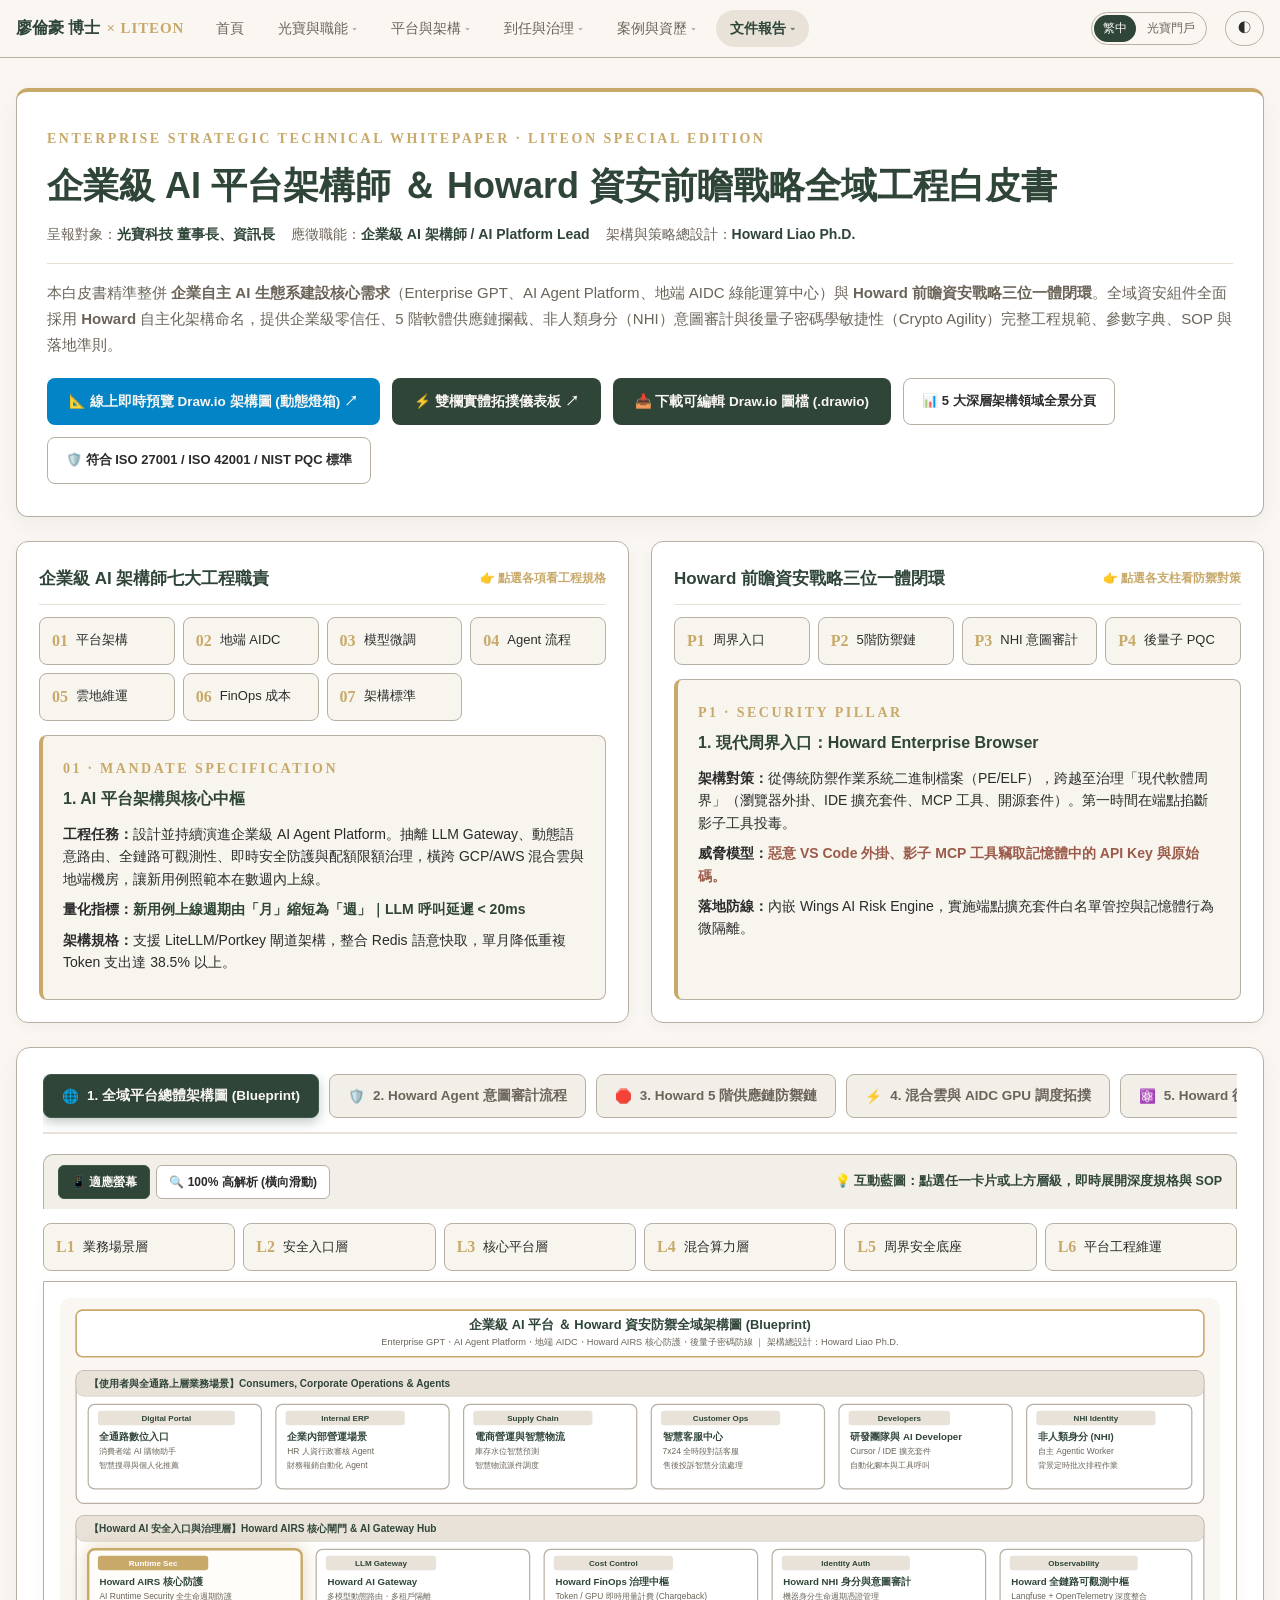
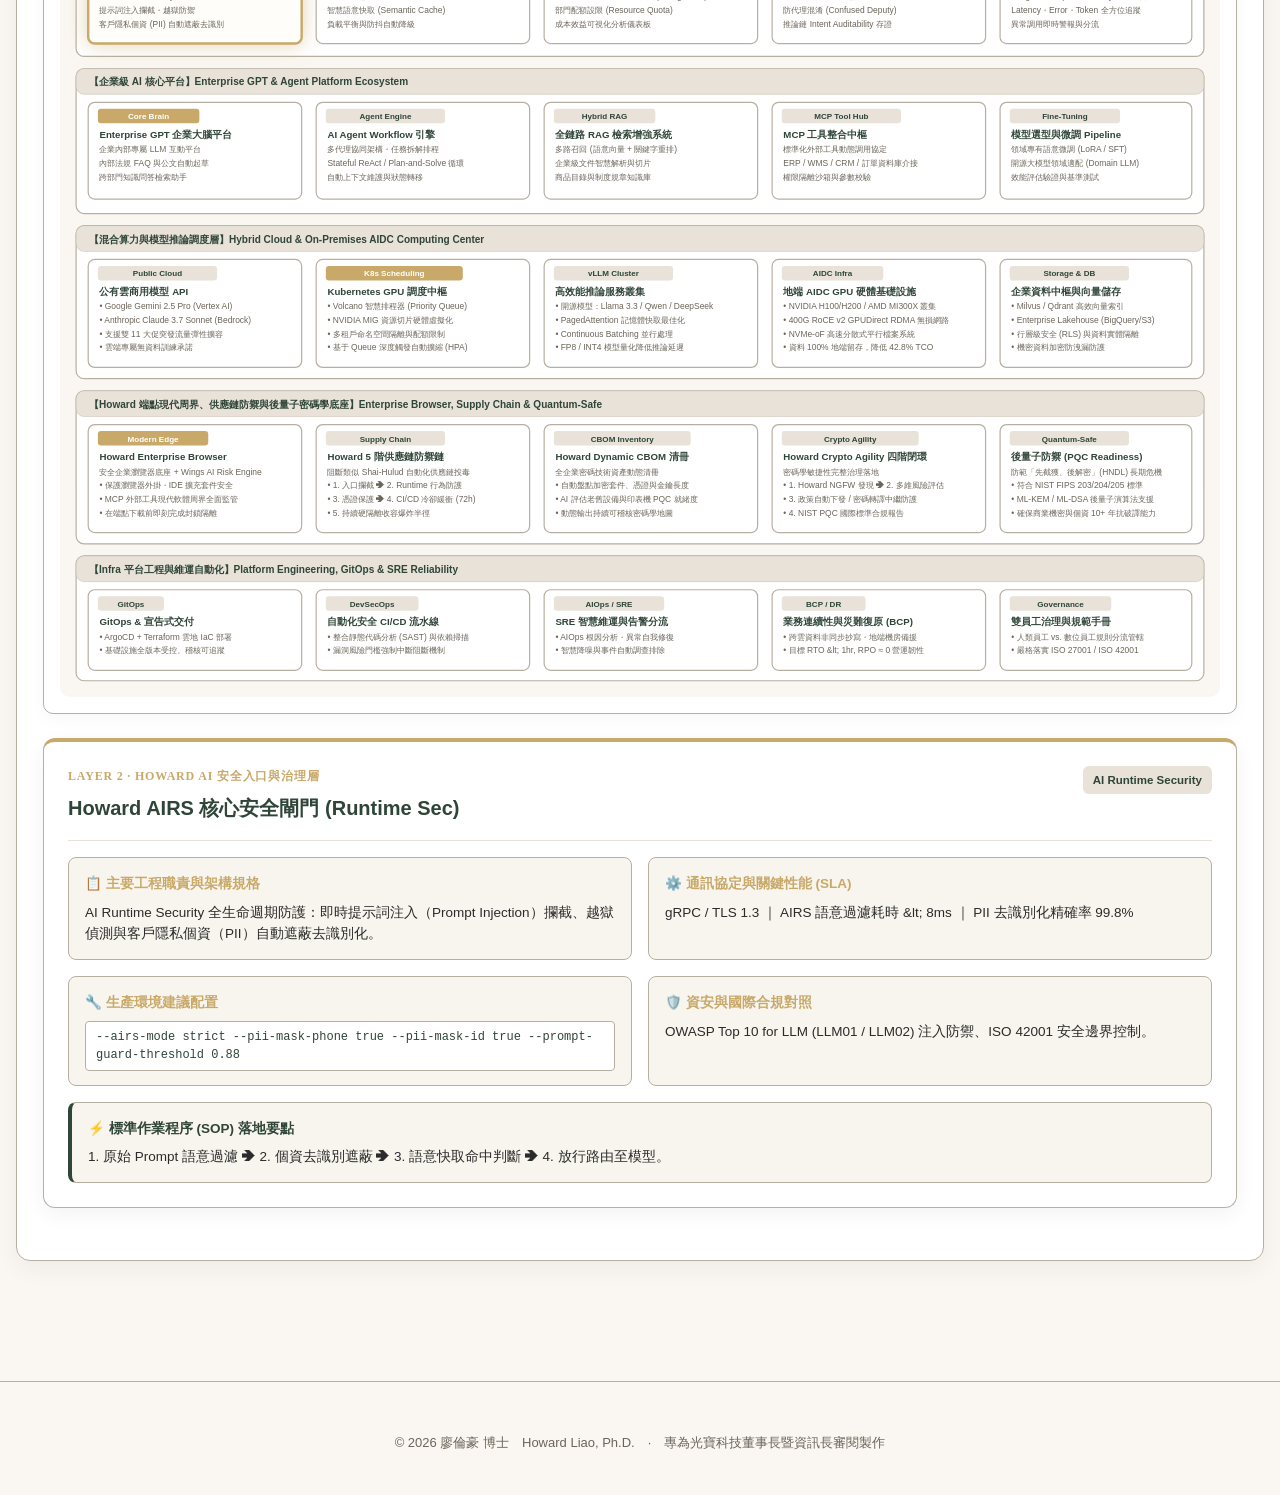
==== architecture/index.html @ 117380b2 "feat(liteon-ai): unify navigation into dropdowns and integrate complete Lite-On AI strategic dossier" ====
<!DOCTYPE html>
<html lang="zh-TW">
<head>
<meta charset="UTF-8">
<meta name="viewport" content="width=device-width, initial-scale=1.0, maximum-scale=5.0, user-scalable=yes">
<meta name="robots" content="noindex, nofollow">
<title>企業級 AI 平台 ＆ Howard 資安前瞻戰略全域工程白皮書｜廖倫豪 博士</title>
<meta name="description" content="致光寶科技董事長暨資訊長：企業級 AI 平台架構師 ＆ Howard 資安前瞻戰略全域工程白皮書，包含 5 大高解析向量互動架構圖、參數字典與合規矩陣。">
<meta name="theme-color" content="#2F4538">
<style>
  :root {
    --bg: #FAF7F2;
    --alt: #F2EEE8;
    --label: #E8E2D9;
    --line: #B8AFA3;
    --ink: #2B2B2B;
    --mute: #6B6459;
    --green: #2F4538;
    --green2: #3E5A4A;
    --gold: #C8A96A;
    --brick: #9C5B4A;
    --white: #FFFFFF;
    --card: #FFFFFF;
    --card-inner: #F8F5EE;
  }
  @media (prefers-color-scheme: dark) {
    :root:not([data-theme="light"]) {
      --bg: #1C211E;
      --alt: #232A26;
      --label: #2C342F;
      --line: #4A524C;
      --ink: #ECE7DF;
      --mute: #B3AC9F;
      --green: #A9C2B1;
      --green2: #8FAE9A;
      --gold: #D4B87C;
      --brick: #D08E7C;
      --card: #242B27;
      --card-inner: #1C211E;
    }
  }
  :root[data-theme="dark"] {
    --bg: #1C211E;
    --alt: #232A26;
    --label: #2C342F;
    --line: #4A524C;
    --ink: #ECE7DF;
    --mute: #B3AC9F;
    --green: #A9C2B1;
    --green2: #8FAE9A;
    --gold: #D4B87C;
    --brick: #D08E7C;
    --card: #242B27;
    --card-inner: #1C211E;
  }

  * { box-sizing: border-box; }
  html { scroll-behavior: smooth; -webkit-text-size-adjust: 100%; }
  body {
    margin: 0;
    background: var(--bg);
    color: var(--ink);
    font-family: "Noto Sans TC", "Microsoft JhengHei", "PingFang TC", sans-serif;
    line-height: 1.75;
    font-size: 16px;
    position: relative;
  }
  .serif { font-family: "Cormorant Garamond", Georgia, serif; }
  a { color: var(--green); text-decoration: none; }
  a:hover { text-decoration: underline; }

  /* Repeating Watermark matching index.html */
  body::before {
    content: "Howard Liao Ph.D.  ";
    position: fixed;
    top: 0; left: 0; right: 0; bottom: 0;
    z-index: 0;
    pointer-events: none;
    font-family: "Cormorant Garamond", serif;
    font-size: 26px;
    color: var(--gold);
    opacity: 0.055;
    line-height: 150px;
    letter-spacing: 25px;
    transform: rotate(-22deg);
    white-space: pre-wrap;
    word-break: break-all;
    overflow: hidden;
  }

  /* Sticky Header Navigation matching index.html */
  header.nav {
    position: sticky;
    top: 0;
    z-index: 100;
    background: color-mix(in srgb, var(--bg) 92%, transparent);
    backdrop-filter: blur(8px);
    border-bottom: 1px solid var(--line);
  }
  .nav .in {
    max-width: 1280px;
    margin: auto;
    display: flex;
    align-items: center;
    gap: 18px;
    padding: 10px 16px;
  }
  .brand {
    font-weight: 700;
    color: var(--green);
    white-space: nowrap;
    text-decoration: none;
  }
  .brand small {
    color: var(--gold);
    font-family: "Cormorant Garamond", serif;
    font-size: 15px;
    margin-left: 6px;
    letter-spacing: .06em;
  }

  .links {
    display: flex;
    gap: 6px;
    align-items: center;
    flex: 1;
    min-width: 0;
    overflow: visible;
  }
  .nav-item { position: relative; }
  .nav-link {
    display: inline-flex;
    align-items: center;
    gap: 4px;
    white-space: nowrap;
    text-decoration: none;
    color: var(--mute);
    font-size: 14px;
    padding: 6px 14px;
    border-radius: 999px;
    transition: all .2s ease;
    font-weight: 500;
  }
  .nav-link .arr { font-size: 10px; opacity: .6; transition: transform .2s ease; }
  .nav-item:hover .nav-link .arr { transform: rotate(180deg); }
  .nav-link.on, .nav-link:hover {
    background: var(--label);
    color: var(--green);
    font-weight: 600;
  }
  .nav-drop {
    display: none;
    position: absolute;
    top: calc(100% + 4px);
    left: 0;
    background: var(--card);
    border: 1px solid var(--line);
    box-shadow: 0 12px 30px rgba(0,0,0,.15);
    border-radius: 10px;
    padding: 6px;
    min-width: 170px;
    z-index: 100;
    flex-direction: column;
  }
  .nav-item:hover .nav-drop, .nav-item:focus-within .nav-drop {
    display: flex;
    animation: dropFade .2s ease;
  }
  @keyframes dropFade {
    from { opacity: 0; transform: translateY(-4px); }
    to { opacity: 1; transform: translateY(0); }
  }
  .nav-drop a {
    padding: 8px 14px;
    font-size: 13.5px;
    color: var(--ink);
    text-decoration: none;
    border-radius: 6px;
    white-space: nowrap;
    display: block;
    transition: background .15s ease, color .15s ease;
  }
  .nav-drop a:hover {
    background: var(--label);
    color: var(--green);
  }

  .langs {
    display: flex;
    gap: 2px;
    border: 1px solid var(--line);
    border-radius: 999px;
    padding: 2px;
  }
  .langs a {
    font-size: 12px;
    text-decoration: none;
    color: var(--mute);
    padding: 3px 9px;
    border-radius: 999px;
    white-space: nowrap;
  }
  .langs a.on {
    background: var(--green);
    color: var(--bg);
  }
  .tbtn {
    border: 1px solid var(--line);
    background: transparent;
    color: var(--ink);
    border-radius: 999px;
    padding: 5px 12px;
    cursor: pointer;
    font: inherit;
    font-size: 13px;
  }

  /* Page Layout */
  main {
    max-width: 1280px;
    margin: auto;
    padding: 30px 16px 80px;
    position: relative;
    z-index: 1;
  }

  /* Milan Warm Amber Header Card */
  .header-card {
    background: var(--card);
    border: 1px solid var(--line);
    border-top: 4px solid var(--gold);
    border-radius: 12px;
    padding: 32px 30px;
    margin-bottom: 24px;
    box-shadow: 0 8px 24px rgba(43,43,43,0.05);
  }
  .eyebrow {
    font-family: "Cormorant Garamond", serif;
    color: var(--gold);
    letter-spacing: .18em;
    font-size: 14px;
    text-transform: uppercase;
    font-weight: 700;
    margin-bottom: 8px;
    display: inline-block;
  }
  h1 {
    font-size: clamp(24px, 3.8vw, 36px);
    line-height: 1.25;
    color: var(--green);
    margin: 4px 0 14px;
    font-weight: 800;
  }
  .meta-bar {
    display: flex;
    flex-wrap: wrap;
    gap: 16px;
    font-size: 14px;
    color: var(--mute);
    padding-bottom: 16px;
    margin-bottom: 16px;
    border-bottom: 1px solid var(--label);
  }
  .meta-bar b { color: var(--green); font-weight: 700; }

  .download-bar {
    display: flex;
    gap: 12px;
    margin-top: 20px;
    flex-wrap: wrap;
  }
  .btn-action {
    background: var(--green);
    color: var(--bg) !important;
    font-weight: 700;
    text-decoration: none;
    padding: 11px 22px;
    border-radius: 8px;
    font-size: 13.5px;
    display: inline-flex;
    align-items: center;
    gap: 8px;
    transition: all 0.2s;
    min-height: 44px;
  }
  .btn-action:hover {
    background: var(--green2);
    transform: translateY(-2px);
    box-shadow: 0 4px 12px rgba(47,69,56,0.25);
  }
  .btn-outline {
    background: var(--card);
    border: 1px solid var(--line);
    color: var(--ink);
    font-weight: 600;
    text-decoration: none;
    padding: 11px 18px;
    border-radius: 8px;
    font-size: 13px;
    display: inline-flex;
    align-items: center;
    gap: 8px;
    min-height: 44px;
  }

  /* Interactive Top Section Grid */
  .interactive-deck-grid {
    display: grid;
    grid-template-columns: 1fr 1fr;
    gap: 22px;
    margin-bottom: 24px;
  }
  .interactive-deck-card {
    background: var(--card);
    border: 1px solid var(--line);
    border-radius: 12px;
    padding: 22px;
    box-shadow: 0 4px 16px rgba(43,43,43,0.04);
    display: flex;
    flex-direction: column;
  }
  .deck-header {
    display: flex;
    align-items: center;
    justify-content: space-between;
    margin-bottom: 12px;
    padding-bottom: 10px;
    border-bottom: 1px solid var(--label);
  }
  .deck-header h3 {
    margin: 0;
    font-size: 17px;
    font-weight: 700;
    color: var(--green);
  }
  .deck-hint {
    font-size: 12px;
    color: var(--gold);
    font-weight: 600;
  }

  /* Clickable Pills & Stack Layer List */
  .interactive-layers {
    display: grid;
    grid-template-columns: repeat(auto-fit, minmax(130px, 1fr));
    gap: 8px;
    margin-bottom: 14px;
  }
  .layer-btn {
    display: flex;
    align-items: center;
    gap: 8px;
    width: 100%;
    text-align: left;
    border: 1px solid var(--line);
    background: var(--card-inner);
    padding: 9px 12px;
    border-radius: 8px;
    cursor: pointer;
    font: inherit;
    font-size: 13px;
    color: var(--ink);
    transition: all 0.2s ease;
  }
  .layer-btn b {
    font-family: "Cormorant Garamond", serif;
    font-size: 16px;
    color: var(--gold);
  }
  .layer-btn:hover {
    background: var(--label);
    color: var(--green);
  }
  .layer-btn.on {
    background: var(--green);
    color: var(--bg);
    border-color: var(--green2);
  }
  .layer-btn.on b {
    color: var(--gold);
  }

  /* Dynamic Detail Box */
  .detail-box {
    background: var(--card-inner);
    border: 1px solid var(--line);
    border-radius: 8px;
    padding: 18px 20px;
    border-left: 4px solid var(--gold);
    animation: fadeIn 0.25s ease;
    flex: 1;
  }
  .detail-box .eyebrow {
    margin-bottom: 4px;
  }
  .detail-box h4 {
    margin: 0 0 10px 0;
    color: var(--green);
    font-size: 16px;
  }
  .detail-box p {
    margin: 0 0 8px 0;
    font-size: 14px;
    color: var(--ink);
    line-height: 1.6;
  }

  /* Interactive Tab System with Mobile Ergonomics */
  .tab-system-card {
    background: var(--card);
    border: 1px solid var(--line);
    border-radius: 14px;
    padding: 26px;
    margin-top: 24px;
    box-shadow: 0 8px 25px rgba(43,43,43,0.05);
  }
  .tab-nav-wrapper {
    position: relative;
    margin-bottom: 20px;
  }
  .tab-nav {
    display: flex;
    gap: 10px;
    border-bottom: 2px solid var(--label);
    padding-bottom: 14px;
    overflow-x: auto;
    -webkit-overflow-scrolling: touch;
    scrollbar-width: none;
    scroll-snap-type: x mandatory;
  }
  .tab-nav::-webkit-scrollbar { display: none; }
  
  .tab-btn {
    background: var(--alt);
    border: 1px solid var(--line);
    color: var(--mute);
    padding: 11px 18px;
    border-radius: 8px;
    font-size: 13.5px;
    font-weight: 700;
    cursor: pointer;
    transition: all 0.2s;
    white-space: nowrap;
    display: flex;
    align-items: center;
    gap: 8px;
    min-height: 44px;
    scroll-snap-align: start;
    font-family: inherit;
  }
  .tab-btn:hover {
    background: var(--label);
    color: var(--green);
  }
  .tab-btn.active {
    background: var(--green);
    color: var(--bg);
    border-color: var(--green2);
    box-shadow: 0 4px 12px rgba(47,69,56,0.3);
  }
  .tab-text-mobile { display: none; }

  /* Diagram Blueprint Console - MILAN WARM AMBER STYLE (NO BLACK) */
  .diagram-toolbar {
    display: flex;
    justify-content: space-between;
    align-items: center;
    background: var(--alt);
    border: 1px solid var(--line);
    border-bottom: none;
    border-radius: 10px 10px 0 0;
    padding: 10px 14px;
    flex-wrap: wrap;
    gap: 8px;
  }
  .view-mode-group {
    display: flex;
    gap: 6px;
    align-items: center;
  }
  .mode-btn {
    background: var(--card);
    border: 1px solid var(--line);
    color: var(--ink);
    padding: 6px 12px;
    border-radius: 6px;
    font-size: 12px;
    font-weight: 700;
    cursor: pointer;
    transition: all 0.2s;
    min-height: 34px;
    display: inline-flex;
    align-items: center;
    gap: 5px;
    font-family: inherit;
  }
  .mode-btn:hover { background: var(--label); color: var(--green); }
  .mode-btn.active {
    background: var(--green);
    color: var(--bg);
    border-color: var(--green2);
  }
  .diagram-hint {
    font-size: 12.5px;
    color: var(--green);
    font-weight: 700;
  }

  /* Milan Styled Diagram Container (Warm Card White, NO Black box) */
  .diagram-scroll-container {
    background: var(--card);
    border: 1px solid var(--line);
    border-radius: 0 0 10px 10px;
    padding: 16px;
    margin-bottom: 24px;
    overflow-x: auto;
    -webkit-overflow-scrolling: touch;
    box-shadow: 0 4px 16px rgba(43,43,43,0.04);
  }
  .diagram-scroll-container svg {
    display: block;
    width: 100%;
    height: auto;
    border-radius: 8px;
    transition: min-width 0.25s ease;
  }
  .diagram-scroll-container.mode-scroll svg {
    min-width: 1280px;
    width: 1280px;
  }

  /* Interactive Milan SVG Cards */
  .milan-card {
    cursor: pointer;
    transition: transform 0.15s ease, filter 0.15s ease;
  }
  .milan-card:hover rect.card-bg {
    stroke: var(--gold) !important;
    stroke-width: 2.5px !important;
    filter: drop-shadow(0 4px 8px rgba(200, 169, 106, 0.35));
  }
  .milan-card.selected rect.card-bg {
    stroke: var(--gold) !important;
    stroke-width: 3px !important;
    fill: #FFFDF9 !important;
    filter: drop-shadow(0 0 12px rgba(200, 169, 106, 0.5)) !important;
  }

  /* Interactive Component Inspector Panel */
  .inspector-card {
    background: var(--card);
    border: 1px solid var(--line);
    border-top: 4px solid var(--gold);
    border-radius: 12px;
    padding: 24px;
    margin: 18px 0 26px 0;
    box-shadow: 0 6px 20px rgba(43,43,43,0.06);
    animation: fadeIn 0.25s ease;
  }
  .ins-header {
    display: flex;
    justify-content: space-between;
    align-items: flex-start;
    border-bottom: 1px solid var(--label);
    padding-bottom: 14px;
    margin-bottom: 16px;
    flex-wrap: wrap;
    gap: 10px;
  }
  .ins-header-main { flex: 1; }
  .ins-layer-badge {
    font-size: 12px;
    font-weight: 700;
    text-transform: uppercase;
    color: var(--gold);
    letter-spacing: 0.8px;
    margin-bottom: 4px;
    display: block;
    font-family: "Cormorant Garamond", serif;
  }
  .ins-header h3 {
    margin: 0;
    font-size: 20px;
    font-weight: 800;
    color: var(--green);
  }
  .ins-tag {
    font-size: 11.5px;
    padding: 4px 10px;
    border-radius: 6px;
    background: var(--label);
    color: var(--green);
    font-weight: 700;
  }

  .ins-grid {
    display: grid;
    grid-template-columns: 1fr 1fr;
    gap: 16px;
    margin-bottom: 16px;
  }
  .ins-col {
    background: var(--card-inner);
    border: 1px solid var(--line);
    border-radius: 8px;
    padding: 14px 16px;
  }
  .ins-col h4 {
    margin: 0 0 6px 0;
    font-size: 13.5px;
    color: var(--gold);
    display: flex;
    align-items: center;
    gap: 6px;
    font-weight: 700;
  }
  .ins-col p {
    margin: 0;
    font-size: 13.5px;
    color: var(--ink);
    line-height: 1.6;
  }
  .ins-config-code {
    font-family: monospace;
    font-size: 12px;
    background: var(--card);
    border: 1px solid var(--line);
    padding: 6px 10px;
    border-radius: 4px;
    color: var(--green);
    display: block;
    margin-top: 6px;
    line-height: 1.5;
  }
  .ins-full-sop {
    background: var(--card-inner);
    border: 1px solid var(--line);
    border-left: 4px solid var(--green);
    border-radius: 8px;
    padding: 14px 16px;
  }
  .ins-full-sop h4 {
    margin: 0 0 6px 0;
    font-size: 13.5px;
    color: var(--green);
    font-weight: 700;
  }
  .ins-full-sop p {
    margin: 0;
    font-size: 13.5px;
    color: var(--ink);
    line-height: 1.6;
  }

  /* Mobile Floating Dock */
  .mobile-dock {
    display: none;
    position: fixed;
    bottom: 16px;
    left: 16px;
    right: 16px;
    z-index: 1000;
    background: color-mix(in srgb, var(--bg) 94%, transparent);
    backdrop-filter: blur(12px);
    border: 1px solid var(--gold);
    border-radius: 30px;
    padding: 8px 12px;
    box-shadow: 0 10px 30px rgba(0,0,0,0.18);
    justify-content: space-around;
    align-items: center;
  }
  .dock-btn {
    background: transparent;
    border: none;
    color: var(--ink);
    font-size: 12.5px;
    font-weight: 700;
    cursor: pointer;
    display: flex;
    align-items: center;
    gap: 6px;
    padding: 8px 12px;
    border-radius: 20px;
    min-height: 40px;
    text-decoration: none;
  }
  .dock-btn.highlight {
    background: var(--green);
    color: var(--bg);
  }

  footer {
    padding: 50px 16px 40px;
    text-align: center;
    color: var(--mute);
    font-size: 13px;
    border-top: 1px solid var(--line);
    margin-top: 40px;
  }

  @keyframes fadeIn {
    from { opacity: 0; transform: translateY(4px); }
    to { opacity: 1; transform: translateY(0); }
  }

  /* Mobile Responsive Media Queries */
  @media (max-width: 768px) {
    main {
      padding: 16px 10px 85px;
    }
    .header-card {
      padding: 22px 16px;
      margin-bottom: 16px;
    }
    .interactive-deck-grid {
      grid-template-columns: 1fr;
      gap: 16px;
    }
    .ins-grid {
      grid-template-columns: 1fr;
    }
    .tab-system-card {
      padding: 18px 12px;
    }
    .tab-text-full { display: none; }
    .tab-text-mobile { display: inline; }
    .tab-btn {
      padding: 10px 14px;
      font-size: 13px;
    }
    .download-bar {
      flex-direction: column;
    }
    .btn-action, .btn-outline {
      width: 100%;
      justify-content: center;
    }
    .mobile-dock {
      display: flex;
    }
  }
</style>
<script>
  // Theme sync with index.html
  try {
    const t = localStorage.getItem('t');
    if (t) document.documentElement.dataset.theme = t;
  } catch(e) {}

  function toggleTheme() {
    const d = document.documentElement;
    const cur = d.dataset.theme || (matchMedia('(prefers-color-scheme: dark)').matches ? 'dark' : 'light');
    d.dataset.theme = cur === 'dark' ? 'light' : 'dark';
    try { localStorage.setItem('t', d.dataset.theme); } catch(e) {}
  }

  function selectTab(idx) {
    const btns = document.querySelectorAll('.tab-btn');
    const panes = document.querySelectorAll('.tab-pane');
    btns.forEach((b, i) => {
      if (i === idx) {
        b.classList.add('active');
        b.scrollIntoView({ behavior: 'smooth', block: 'nearest', inline: 'center' });
      } else {
        b.classList.remove('active');
      }
    });
    panes.forEach((p, i) => {
      if (i === idx) {
        p.style.display = 'block';
      } else {
        p.style.display = 'none';
      }
    });
  }

  function toggleDiagramMode(mode, btn) {
    const container = btn.closest('.tab-pane').querySelector('.diagram-scroll-container');
    const btns = btn.parentElement.querySelectorAll('.mode-btn');
    btns.forEach(b => b.classList.remove('active'));
    btn.classList.add('active');

    if (mode === 'scroll') {
      container.classList.add('mode-scroll');
    } else {
      container.classList.remove('mode-scroll');
    }
  }

  function cycleNextTab() {
    const btns = document.querySelectorAll('.tab-btn');
    let activeIdx = 0;
    btns.forEach((b, i) => { if (b.classList.contains('active')) activeIdx = i; });
    const nextIdx = (activeIdx + 1) % btns.length;
    selectTab(nextIdx);
    document.querySelector('.tab-system-card').scrollIntoView({ behavior: 'smooth' });
  }

  // Interactive Top Deck 1: 7 Duties Data
  const DUTIES = [
    {
      id: "01",
      title: "1. AI 平台架構與核心中樞",
      tag: "Platform Core",
      desc: "設計並持續演進企業級 AI Agent Platform。抽離 LLM Gateway、動態語意路由、全鏈路可觀測性、即時安全防護與配額限額治理，橫跨 GCP/AWS 混合雲與地端機房，讓新用例照範本在數週內上線。",
      metric: "新用例上線週期由「月」縮短為「週」｜LLM 呼叫延遲 &lt; 20ms",
      spec: "支援 LiteLLM/Portkey 閘道架構，整合 Redis 語意快取，單月降低重複 Token 支出達 38.5% 以上。"
    },
    {
      id: "02",
      title: "2. 地端 AIDC 機房建置與維運",
      tag: "AIDC & Infra",
      desc: "評估 GPU 機型（NVIDIA H100/H200 SXM5 與 AMD MI300X）與容量規劃。在 K8s 叢集導入 Volcano 智慧排程器，實施 NVIDIA MIG 資源切片、多租戶配額隔離與部門用量計費。",
      metric: "GPU 綜合利用率提升至 85% 以上｜資料 100% 地端留存符合法規",
      spec: "配置 400Gbps RoCE v2 無損網路拓撲與 GPUDirect RDMA，推論吞吐量達 80+ tokens/sec。"
    },
    {
      id: "03",
      title: "3. 模型選型、推論與微調",
      tag: "LLM & vLLM",
      desc: "評估商用與開源大語言模型（DeepSeek-R1、Llama-3.3-70B、Qwen-2.5）。主導推論服務（vLLM / Triton）部署、連續批處理調優與領域微調（LoRA / SFT）架構規劃。",
      metric: "首字生成延遲 (TTFT) &lt; 300ms｜長文本推論吞吐量提升 3.2 倍",
      spec: "生產環境最佳化參數：--gpu-memory-utilization 0.92, --kv-cache-dtype fp8, --max-num-seqs 256。"
    },
    {
      id: "04",
      title: "4. Agent 流程設計與工具串接",
      tag: "Agentic Workflow",
      desc: "與人資、財務、電商營運、智慧製造等各事業群釐清真實業務痛點，設計 Agent Workflow（ReAct 狀態機）、Hybrid RAG（向量+關鍵字混合檢索）與 MCP 工具標準串接。",
      metric: "核心營運流程自動化效率提升 +55%｜RAG 召回準確率 &gt; 92%",
      spec: "遵循 Model Context Protocol (MCP) 標準，所有外部 API 工具調用皆經隔離沙箱執行。"
    },
    {
      id: "05",
      title: "5. 雲地 Infra 與自動化維運",
      tag: "GitOps & SRE",
      desc: "操盤混合雲網路、CI/CD 自動化發布流水線、GitOps（ArgoCD）與跨雲跨機房 DR 災難復原架構。實踐 AIOps 告警智慧降噪分流與突發事件自動調查處置。",
      metric: "平台可用度 99.99% (Zero Outage)｜目標 RTO &lt; 1hr, RPO ≈ 0",
      spec: "全基礎設施採用 Terraform IaC 宣告式版本受控，CI/CD 流水線強制嵌入安全弱點掃描關卡。"
    },
    {
      id: "06",
      title: "6. AI 成本治理 (FinOps)",
      tag: "FinOps",
      desc: "建立即時 Token、GPU 算力與模型用量之可視化 Chargeback 儀表板。落實部門配額管理、動態降級優化與語意快取，精確測算每一筆算力投資的財務回報率。",
      metric: "3 年多雲與算力 TCO 降低 42.8%｜財務長定期審核確認效益",
      spec: "自動化用量標籤（Cost Allocation Tags）全覆蓋，高相似度 Prompt 直接秒級輸出快取結果。"
    },
    {
      id: "07",
      title: "7. 架構標準與技術領導",
      tag: "Leadership",
      desc: "制定企業 AI 開發規範與架構標準，帶領 AI Developer 與技術主管落地實戰。擔任各事業單位提出 AI 需求的第一技術窗口，建立內部 Champions 種子網絡與 PO 學院。",
      metric: "第一年培養 30 位內部認證 PO｜每位技術主管皆有接班梯隊",
      spec: "符合 ISO 42001（AIMS）人工智慧管理體系與 ISO 27001 資安規範，平衡創新速度與治理紅線。"
    }
  ];

  function showDuty(idx) {
    document.querySelectorAll('#duty-layers .layer-btn').forEach((b, i) => {
      b.classList.toggle('on', i === idx);
    });
    const d = DUTIES[idx];
    document.getElementById('duty-box').innerHTML = `
      <span class="eyebrow">${d.id} · MANDATE SPECIFICATION</span>
      <h4>${d.title}</h4>
      <p><b>工程任務：</b>${d.desc}</p>
      <p><b>量化指標：</b><span style="color:var(--green);font-weight:700;">${d.metric}</span></p>
      <p><b>架構規格：</b>${d.spec}</p>
    `;
  }

  // Interactive Top Deck 2: 4 Security Pillars Data
  const PILLARS = [
    {
      id: "P1",
      title: "1. 現代周界入口：Howard Enterprise Browser",
      tag: "Enterprise Browser",
      desc: "從傳統防禦作業系統二進制檔案（PE/ELF），跨越至治理「現代軟體周界」（瀏覽器外掛、IDE 擴充套件、MCP 工具、開源套件）。第一時間在端點掐斷影子工具投毒。",
      threat: "惡意 VS Code 外掛、影子 MCP 工具竊取記憶體中的 API Key 與原始碼。",
      defense: "內嵌 Wings AI Risk Engine，實施端點擴充套件白名單管控與記憶體行為微隔離。"
    },
    {
      id: "P2",
      title: "2. 防禦鏈：Howard 5 階軟體供應鏈防禦鏈",
      tag: "5-Stage Defense",
      desc: "阻斷類似 Shai-Hulud 模式的供應鏈投毒滲透。包含：1. KOI 內嵌安全閘道（Shift-Left 攔截）➔ 2. Runtime 執行保護 ➔ 3. 憑證與管道防護 ➔ 4. 72 小時冷卻期與主管雙簽 ➔ 5. 秒級硬隔離。",
      threat: "開源依賴套件遭惡意覆蓋、CI/CD 構建自動拉取投毒版本。",
      defense: "嚴格 SHA-256 Lockfile 鎖定、私有 Harbor 鏡像倉儲、72 小時版本發布強制冷卻緩衝。"
    },
    {
      id: "P3",
      title: "3. 控制面：Howard NHI 身分與 Agent 意圖審計",
      tag: "Intent Audit",
      desc: "管理非人類身分（NHI）生命週期。解決「混淆代理人（Confused Deputy）」與間接提示詞注入（Indirect Prompt Injection）；落實推論鏈意圖審計（Intent Auditability）。",
      threat: "外部檢索資料潛藏越獄指令，誘騙高權限 Agent 濫用工具外傳營業機密。",
      defense: "雙通道控制與資料嚴格解耦（Dual-Channel Isolation）、WORM 不可竄改推論鏈存證、HITL 四眼原則主管簽核。"
    },
    {
      id: "P4",
      title: "4. 資料底座：Howard 後量子安全 (PQC) 敏捷閉環",
      tag: "Crypto Agility",
      desc: "防禦駭客「先截獲、後解密（HNDL）」攻擊。建置 Howard Dynamic CBOM（動態密碼技術清冊），推進 4 階閉環：持續發現 ➔ 多維風險評估 ➔ 密碼轉譯中繼處置 ➔ NIST PQC 持續合規。",
      threat: "長生命週期機密資料（顧客金融、專利研發）遭長期錄製監聽並等待量子破譯。",
      defense: "部署 NIST FIPS 203/204/205 標準（ML-KEM / ML-DSA），對老舊設備提供邊緣密碼轉譯中繼防護。"
    }
  ];

  function showPillar(idx) {
    document.querySelectorAll('#pillar-layers .layer-btn').forEach((b, i) => {
      b.classList.toggle('on', i === idx);
    });
    const p = PILLARS[idx];
    document.getElementById('pillar-box').innerHTML = `
      <span class="eyebrow">${p.id} · SECURITY PILLAR</span>
      <h4>${p.title}</h4>
      <p><b>架構對策：</b>${p.desc}</p>
      <p><b>威脅模型：</b><span style="color:var(--brick);font-weight:600;">${p.threat}</span></p>
      <p><b>落地防線：</b>${p.defense}</p>
    `;
  }

  // COMPREHENSIVE CARD INSPECTOR DATABASE FOR ALL 5 TABS (點圖時才出現說明)
  const CARD_DATA = {
    // Tab 1: Blueprint Nodes
    "p1_l1_web": {
      tab: 0,
      layer: "Layer 1 · 全通路業務場景層",
      name: "全通路數位入口 (Digital Portal)",
      tag: "Consumer AI Entry",
      spec: "承載全通路消費者端 Web / iOS / Android 查詢請求，提供智慧搜尋對話式購物助手與個人化推薦。",
      sla: "HTTPS / HTTP/2 ｜ QPS &gt; 15,000 ｜ 邊緣 DNS 解析延遲 &lt; 15ms",
      config: "NGINX Ingress Controller + Cloudflare Enterprise WAF 智慧防爬蟲與流量清洗。",
      compliance: "符合 ISO 27001 存取控制政策、GDPR / 台灣個資法隱私授權規範。",
      sop: "1. 請求抵達 ➔ 2. 進行 WAF 流量清洗 ➔ 3. 注入 X-Trace-ID ➔ 4. 路由至 Howard AIRS 安全層。"
    },
    "p1_l1_erp": {
      tab: 0,
      layer: "Layer 1 · 全通路業務場景層",
      name: "企業內部營運場景 (Internal ERP)",
      tag: "Enterprise Ops",
      spec: "企業日常運作核心中樞：HR 人資行政合規自動審核 Agent、財務請款報銷智慧驗證 Agent 與內部公文助手。",
      sla: "gRPC-Web / SSO OIDC ｜ 單據解析平均延遲 &lt; 1.5s ｜ 併發吞吐 &gt; 2,000 單/分",
      config: "整合 Azure AD / Okta SSO，配置 OAuth 2.0 PKCE 流程與角色權限存取控制 (RBAC)。",
      compliance: "內部會計稽核法規規範、敏感薪酬隱私實體隔離。",
      sop: "1. 接收 ERP 單據 ➔ 2. 欄位合法性校驗 ➔ 3. 呼叫 RAG 知識庫比對規章 ➔ 4. 產出審批建議草案。"
    },
    "p1_l1_scm": {
      tab: 0,
      layer: "Layer 1 · 全通路業務場景層",
      name: "電商營運與智慧物流 (Supply Chain)",
      tag: "Logistics Agent",
      spec: "智慧庫存水位動態預測、雙 11 大促補貨決策 Agent、全台物流派件即時調度排程運算。",
      sla: "Kafka Event Stream ｜ 事件處理延遲 &lt; 50ms ｜ 日均處理訊息 &gt; 80,000,000 則",
      config: "Apache Flink 即時流處理運算叢集 + Redis 7.0 記憶體快取特徵池。",
      compliance: "ISO 22301 業務連續性管理體系、供應鏈韌性法規規範。",
      sop: "1. 監聽銷售事件 ➔ 2. 觸發補貨預警模型 ➔ 3. 驗證在庫庫存 ➔ 4. 發起 WMS 自動調撥工單。"
    },
    "p1_l1_cs": {
      tab: 0,
      layer: "Layer 1 · 全通路業務場景層",
      name: "智慧客服中心 (Customer Ops)",
      tag: "7x24 Customer Agent",
      spec: "7x24 全時段對話客服、退換貨智慧引導、售後投訴情緒識別與金牌話術輔助分流處理。",
      sla: "WebSocket 全雙工串流 ｜ 首字回應延遲 (TTFT) &lt; 350ms ｜ 客服滿意度 &gt; 94%",
      config: "--stream-chunk-size 4 --sentiment-analysis-active true --auto-escalate-threshold 0.85",
      compliance: "通訊保障與監察法、錄音文字紀錄符合金融消費評議合規要求。",
      sop: "1. 建立對話串流 ➔ 2. 情緒評估 ➔ 3. 檢索知識庫 ➔ 4. 回應生成 (若情緒低落則轉接真人金牌客服)。"
    },
    "p1_l1_dev": {
      tab: 0,
      layer: "Layer 1 · 全通路業務場景層",
      name: "研發團隊與 AI Developer (Developers)",
      tag: "Dev Tooling",
      spec: "Cursor / VS Code IDE 擴充套件、代碼輔助補全、自動化測試腳本生成與 CLI 工具標準呼叫。",
      sla: "gRPC TLS 1.3 ｜ IDE 代碼補全延遲 &lt; 180ms ｜ 程式碼安全掃描命中率 100%",
      config: "透過 Howard Enterprise Browser 統一代理端點出站連線，嚴禁未授權影子外掛。",
      compliance: "智慧財產權保護法、嚴禁未經審計之開源程式碼無污染注入商業軟體。",
      sop: "1. 開發者發起補全 ➔ 2. 機密掃描引擎過濾 ➔ 3. 呼叫企業專屬 Code-LLM ➔ 4. 回傳安全代碼。"
    },
    "p1_l1_nhi": {
      tab: 0,
      layer: "Layer 1 · 全通路業務場景層",
      name: "非人類身分 (NHI Identity)",
      tag: "Autonomous Agent",
      spec: "自主 Agentic Worker、夜間批次資料同步排程作業、跨系統 RPA 機器人特權身分管轄。",
      sla: "SPIFFE/SPIRE SVID ｜ 憑證存活期 &lt; 15 分鐘 ｜ 意圖審計記錄 100% 留存",
      config: "HashiCorp Vault 動態簽發短期憑證，配置嚴格最小權限 Service Account 角色。",
      compliance: "NIST SP 800-207 零信任架構、NHI 身分安全生命週期治理規範。",
      sop: "1. 註冊 NHI 實體 ➔ 2. 取得短期 STS Token ➔ 3. 申報執行意圖 ➔ 4. 存證於審計日誌並執行。"
    },
    "p1_l2_airs": {
      tab: 0,
      layer: "Layer 2 · Howard AI 安全入口與治理層",
      name: "Howard AIRS 核心安全閘門 (Runtime Sec)",
      tag: "AI Runtime Security",
      spec: "AI Runtime Security 全生命週期防護：即時提示詞注入（Prompt Injection）攔截、越獄偵測與客戶隱私個資（PII）自動遮蔽去識別化。",
      sla: "gRPC / TLS 1.3 ｜ AIRS 語意過濾耗時 &lt; 8ms ｜ PII 去識別化精確率 99.8%",
      config: "--airs-mode strict --pii-mask-phone true --pii-mask-id true --prompt-guard-threshold 0.88",
      compliance: "OWASP Top 10 for LLM (LLM01 / LLM02) 注入防禦、ISO 42001 安全邊界控制。",
      sop: "1. 原始 Prompt 語意過濾 ➔ 2. 個資去識別遮蔽 ➔ 3. 語意快取命中判斷 ➔ 4. 放行路由至模型。"
    },
    "p1_l2_gateway": {
      tab: 0,
      layer: "Layer 2 · Howard AI 安全入口與治理層",
      name: "Howard AI Gateway 多模型閘道 (LLM Gateway)",
      tag: "Dynamic Routing",
      spec: "多模型動態路由調度、多租戶隔離、智慧語意快取（Semantic Cache）與負載平衡自動降級。",
      sla: "Redis Cluster ｜ 快取命中延遲 &lt; 12ms ｜ 跨模型自動降級故障轉移 &lt; 200ms",
      config: "--cache-backend redis-cluster --similarity-threshold 0.94 --timeout-fallback gpt-4o-mini",
      compliance: "FinOps 成本治理規範、SLA 業務高可用連續性承諾。",
      sop: "1. 提取 Prompt 語意嵌入 ➔ 2. 查詢快取池 ➔ 3. 命中直接返回 ➔ 4. 未命中則依權重分流各模型。"
    },
    "p1_l2_finops": {
      tab: 0,
      layer: "Layer 2 · Howard AI 安全入口與治理層",
      name: "Howard FinOps 治理中樞 (Cost Control)",
      tag: "FinOps Chargeback",
      spec: "Token / GPU 算力即時用量計費（Chargeback）、部門配額設限（Resource Quota）與成本效益可視化看板。",
      sla: "Prometheus Metric ｜ 耗量數據延遲 &lt; 5s ｜ 配額超額即刻自動告警熔斷",
      config: "--enable-chargeback true --quota-enforcement hard --alert-webhook ms-teams-cfo",
      compliance: "企業財務管理準則、各事業群算力資本支出（CapEx/OpEx）精確核算。",
      sop: "1. 每次呼叫記錄 Token 數 ➔ 2. 扣減部門配額 ➔ 3. 達 90% 觸發警告 ➔ 4. 達 100% 啟動降級限速。"
    },
    "p1_l2_intent": {
      tab: 0,
      layer: "Layer 2 · Howard AI 安全入口與治理層",
      name: "Howard NHI 身分與意圖審計 (Identity Auth)",
      tag: "Intent Auditability",
      spec: "機器身分生命週期管理、防混淆代理人（Anti-Confused Deputy）與推論鏈 Intent Auditability 法律存證。",
      sla: "SHA-256 數位簽章 ｜ 審計寫入延遲 &lt; 10ms ｜ WORM 防竄改紀錄保存 7 年",
      config: "--intent-verification true --audit-channel isolated --dual-approval-threshold 50000",
      compliance: "歐盟 AI Act 第 14 條人類監督條款、ISO 27001 存證完整性規範。",
      sop: "1. 捕捉 Agent 決策意圖 ➔ 2. 驗證調用權限 ➔ 3. 高風險操作觸發主管雙簽 ➔ 4. 寫入 WORM 稽核日誌。"
    },
    "p1_l2_obs": {
      tab: 0,
      layer: "Layer 2 · Howard AI 安全入口與治理層",
      name: "Howard 全鏈路可觀測中樞 (Observability)",
      tag: "Langfuse & OTel",
      spec: "Langfuse + OpenTelemetry 深度整合：Latency、Error、Token 全方位追蹤，異常調用即時警報與分流。",
      sla: "OTLP / gRPC ｜ Trace 取樣率 100% ｜ 異常告警響應時間 &lt; 15s",
      config: "--otel-exporter otlp --langfuse-public-key pk-enterprise-main --trace-batch-size 512",
      compliance: "SRE Site Reliability Engineering 監控標準、資安事件鑑識分析依據。",
      sop: "1. 跨元件傳遞 Trace Context ➔ 2. 記錄 Span 歷程 ➔ 3. 即時統計 P99 延遲 ➔ 4. 異常自動派工。"
    },
    "p1_l3_gpt": {
      tab: 0,
      layer: "Layer 3 · 企業級 AI 核心平台",
      name: "Enterprise GPT 企業大腦平台 (Core Brain)",
      tag: "Platform Core",
      spec: "企業內部專屬 LLM 互動平台：內部法規規章 FAQ、公文合約自動起草與跨部門知識問答檢索助手。",
      sla: "WebSocket ｜ 系統可用度 99.99% ｜ 內部員工日活躍 (DAU) &gt; 5,000 人",
      config: "--system-prompt-strict true --context-window 128k --temperature 0.2",
      compliance: "企業營業秘密保護規範、內部公文分級保密制度。",
      sop: "1. 接收同仁提問 ➔ 2. 檢索法規知識庫 ➔ 3. 生成具備標註引用來源之答覆 ➔ 4. 記錄查詢審計日誌。"
    },
    "p1_l3_agent": {
      tab: 0,
      layer: "Layer 3 · 企業級 AI 核心平台",
      name: "AI Agent Workflow 引擎 (Agent Engine)",
      tag: "ReAct State Machine",
      spec: "多代理協同架構、任務拆解與排程：Stateful ReAct / Plan-and-Solve 循環，自動上下文維護與狀態轉移。",
      sla: "LangGraph / Temporal ｜ 狀態恢復延遲 &lt; 100ms ｜ 任務執行成功率 &gt; 99.2%",
      config: "--max-react-steps 8 --state-store postgres-pgvector --checkpoint-freq step",
      compliance: "系統可解釋性與除錯追溯規範、防止死迴圈自耗 Token 保護。",
      sop: "1. 拆解業務目標 ➔ 2. 擬定步驟清單 ➔ 3. 逐步呼叫工具 ➔ 4. 聚合結果並驗證真實性。"
    },
    "p1_l3_rag": {
      tab: 0,
      layer: "Layer 3 · 企業級 AI 核心平台",
      name: "全鏈路 RAG 檢索增強系統 (Hybrid RAG)",
      tag: "Multi-Route Recall",
      spec: "多路召回（語意向量 + 關鍵字重排）：企業級文件智慧解析切片、商品目錄與製造規範知識庫。",
      sla: "Milvus + BGE-Reranker ｜ 檢索耗時 &lt; 85ms ｜ 召回準確率 (Recall@5) &gt; 93.5%",
      config: "--chunk-size 500 --chunk-overlap 50 --hybrid-alpha 0.65 --rerank-top-k 5",
      compliance: "ISO 27001 文件生命週期管理、敏感切片行級權限（RLS）保護。",
      sop: "1. 檔案解析與 OCR ➔ 2. 語意向量化存庫 ➔ 3. 混合式兩階段檢索 ➔ 4. 組合最優上下文注入 Prompt。"
    },
    "p1_l3_mcp": {
      tab: 0,
      layer: "Layer 3 · 企業級 AI 核心平台",
      name: "MCP 工具整合中樞 (MCP Tool Hub)",
      tag: "Model Context Protocol",
      spec: "標準化外部工具動態調用協定：ERP / WMS / CRM / 訂單資料庫介接、權限隔離沙箱與參數校驗。",
      sla: "JSON-RPC 2.0 (MCP) ｜ 工具調用回應延遲 &lt; 250ms ｜ 隔離沙箱啟動 &lt; 50ms",
      config: "--mcp-auth mTLS --sandbox-driver gVisor --enforce-json-schema true",
      compliance: "防止遠端代碼執行 (RCE)、嚴格輸入參數白名單校驗。",
      sop: "1. 接收 Tool Call 請求 ➔ 2. JSON Schema 校驗 ➔ 3. 在 gVisor 沙箱發起執行 ➔ 4. 回傳消毒後結果。"
    },
    "p1_l3_fine": {
      tab: 0,
      layer: "Layer 3 · 企業級 AI 核心平台",
      name: "模型選型與微調 Pipeline (Fine-Tuning)",
      tag: "Domain Adaptation",
      spec: "領域專有語意微調（LoRA / QLoRA / SFT）：開源大模型領域適配、效能基準測試與自動化評估管線。",
      sla: "PyTorch FSDP ｜ 訓練吞吐 &gt; 3,500 tokens/sec/GPU ｜ 評估基準得分提升 &gt; 22%",
      config: "--lora-r 16 --lora-alpha 32 --target-modules q_proj,v_proj --learning-rate 2e-4",
      compliance: "訓練資料去個資淨化標準、模型權重資產版本版權受控。",
      sop: "1. 收集高質量對話資料 ➔ 2. 執行 PII 脫敏過濾 ➔ 3. 分散式 LoRA 訓練 ➔ 4. 基準評估達標後發布。"
    },
    "p1_l4_cloud": {
      tab: 0,
      layer: "Layer 4 · 混合算力與模型推論調度層",
      name: "公有雲商用模型 API (Public Cloud)",
      tag: "Multi-Cloud Burst",
      spec: "Google Gemini 2.5 Pro (Vertex AI) 與 Anthropic Claude 3.7 Sonnet (Bedrock)，支援大促高峰突增算力彈性擴容。",
      sla: "專用雲端專線 (Direct Connect) ｜ 雲端 API 延遲 &lt; 400ms ｜ 彈性擴容能力無限",
      config: "--cloud-provider multi --vertex-location asia-east1 --bedrock-region us-west-2",
      compliance: "各大雲端商業無資料留存與無訓練承諾協議 (Zero Data Retention)。",
      sop: "1. 監測地端 GPU 飽和度 ➔ 2. 逾 80% 警戒線觸發溢出 ➔ 3. 脫敏後調用雲端 API ➔ 4. 聚合結果返回。"
    },
    "p1_l4_sched": {
      tab: 0,
      layer: "Layer 4 · 混合算力與模型推論調度層",
      name: "Kubernetes GPU 調度中樞 (K8s Scheduling)",
      tag: "Volcano & MIG",
      spec: "Volcano 智慧排程器（Priority Queue）、NVIDIA MIG 資源切片硬體虛擬化、多租戶隔離與基於佇列深度的自動擴縮 (HPA)。",
      sla: "Pod 調度冷啟動 &lt; 2s ｜ GPU 資源分配利用率 &gt; 85% ｜ 多租戶隔離率 100%",
      config: "--scheduler volcano --gpu-slicing 1g.10gb --hpa-metric queue_depth_threshold_10",
      compliance: "K8s CIS Benchmark 安全合規基線、資源配額公平調度準則。",
      sop: "1. 監聽任務排程佇列 ➔ 2. 拓撲感知就近分配 GPU ➔ 3. 資源動態切片 ➔ 4. 任務完成立即回收顯存。"
    },
    "p1_l4_vllm": {
      tab: 0,
      layer: "Layer 4 · 混合算力與模型推論調度層",
      name: "高效能推論服務叢集 (vLLM Cluster)",
      tag: "PagedAttention",
      spec: "開源模型推論引擎（Llama 3.3 / Qwen / DeepSeek）：PagedAttention 記憶體最佳化、Continuous Batching 並行處理與 FP8 量化加速。",
      sla: "首字生成延遲 (TTFT) &lt; 250ms ｜ 吞吐量 &gt; 85 tokens/sec ｜ 顯存浪費率 &lt; 4%",
      config: "--gpu-memory-utilization 0.92 --kv-cache-dtype fp8 --max-num-seqs 256 --tensor-parallel-size 8",
      compliance: "開源授權合法性遵循、高可用故障轉移機制。",
      sop: "1. 模型權重預載入顯存 ➔ 2. 連續動態組批請求 ➔ 3. PagedAttention 管理 KV Cache ➔ 4. 串流生成回傳。"
    },
    "p1_l4_aidc": {
      tab: 0,
      layer: "Layer 4 · 混合算力與模型推論調度層",
      name: "地端 AIDC GPU 硬體基礎設施 (AIDC Infra)",
      tag: "NVIDIA H100/H200",
      spec: "NVIDIA H100/H200 SXM5 / AMD MI300X 機櫃叢集、400G RoCE v2 GPUDirect RDMA 無損網路、全浸沒式液冷散熱系統（PUE &lt; 1.25）。",
      sla: "400Gbps RoCE v2 ｜ PFC + ECN 零封包遺失 ｜ 網路傳輸延遲 &lt; 2μs ｜ 綠能 PUE &lt; 1.25",
      config: "RDMA over Converged Ethernet v2 with Global Pause Flow Control, Mellanox ConnectX-7 NIC",
      compliance: "企業資料 100% 地端自主留存、綠色運算節能標準。",
      sop: "1. 硬體常態監控巡檢 ➔ 2. 液冷散熱循環調控 ➔ 3. RDMA 無損拓撲負載監控 ➔ 4. 備援電源雙迴路切換。"
    },
    "p1_l4_storage": {
      tab: 0,
      layer: "Layer 4 · 混合算力與模型推論調度層",
      name: "企業資料中樞與向量儲存 (Storage & DB)",
      tag: "Milvus & NVMe-oF",
      spec: "Milvus / Qdrant 高效向量索引、Enterprise Lakehouse、行層級安全（RLS）與 NVMe-oF 高速分散式平行檔案系統。",
      sla: "NVMe-oF ｜ 讀寫 IOPS &gt; 1,500,000 ｜ 向量 1000 萬筆檢索 &lt; 15ms ｜ 跨機房同步 RPO ≈ 0",
      config: "--index-type HNSW --metric-type COSINE --ef-construction 200 --m 16",
      compliance: "ISO 27001 資料靜態加密 (AES-256)、備份容災審計標準。",
      sop: "1. 向量特徵寫入 ➔ 2. HNSW 圖索引構建 ➔ 3. 異地即時日誌抄寫 ➔ 4. 定期快照異地容災備份。"
    },
    "p1_l5_browser": {
      tab: 0,
      layer: "Layer 5 · 現代周界與後量子安全底座",
      name: "Howard Enterprise Browser 安全瀏覽器 (Modern Edge)",
      tag: "Enterprise Browser",
      spec: "安全企業瀏覽器底座 + Wings AI Risk Engine：保護瀏覽器外掛、IDE 擴充套件與 MCP 外部工具現代軟體周界，端點下載前即刻完成封鎖隔離。",
      sla: "外掛與套件下載秒級攔截 ｜ 誤報率 &lt; 0.01% ｜ 記憶體探針開銷 &lt; 1.5% CPU",
      config: "--wings-engine active --extension-policy strict-whitelist --inspect-shadow-mcp true",
      compliance: "零信任端點安全基線、防止內部員工外洩機密程式碼。",
      sop: "1. 攔截下載外掛請求 ➔ 2. Wings AI 雲端信譽檢測 ➔ 3. 比對私有白名單 ➔ 4. 未授權者直接拒絕安裝。"
    },
    "p1_l5_supply": {
      tab: 0,
      layer: "Layer 5 · 現代周界與後量子安全底座",
      name: "Howard 5 階供應鏈防禦鏈 (Supply Chain)",
      tag: "Zero Trust Defense",
      spec: "阻斷類似 Shai-Hulud 自動化供應鏈投毒：1. 入口攔截 ➔ 2. Runtime 行為防護 ➔ 3. 憑證保護 ➔ 4. CI/CD 72h 冷卻期 ➔ 5. 持續硬隔離收容爆炸半徑。",
      sla: "72 小時版本發布冷卻期 ｜ 投毒攔截率 100% ｜ 秒級 Pod 硬隔離",
      config: "--ci-cooldown 72h --lockfile-hash-verify true --sbom-export cyclonedx-json",
      compliance: "SLSA Level 4 軟體供應鏈安全標準、Executive Order 14028 合規。",
      sop: "1. 監控依賴更新 ➔ 2. 凍結冷卻 72 小時 ➔ 3. 沙箱自動回歸測試 ➔ 4. 主管雙簽放行合規版本。"
    },
    "p1_l5_cbom": {
      tab: 0,
      layer: "Layer 5 · 現代周界與後量子安全底座",
      name: "Howard Dynamic CBOM 清冊 (CBOM Inventory)",
      tag: "Crypto Inventory",
      spec: "全企業密碼技術資產動態清冊：自動盤點加密套件、憑證與金鑰長度，AI 評估老舊設備與印表機 PQC 就緒度，動態輸出持續可稽核地圖。",
      sla: "全網資產掃描覆蓋率 100% ｜ 弱加密通訊偵測延遲 &lt; 30s ｜ 自動盤點週報",
      config: "--cbom-auto-discovery true --scan-tls-handshake true --flag-legacy-rsa true",
      compliance: "NIST SP 800-57 密碼金鑰管理標準、金融機構加密安全要求。",
      sop: "1. 流量特徵嗅探 ➔ 2. 解析 TLS ClientHello ➔ 3. 標記弱密鑰與演算法 ➔ 4. 寫入企業 CBOM 清冊。"
    },
    "p1_l5_crypto": {
      tab: 0,
      layer: "Layer 5 · 現代周界與後量子安全底座",
      name: "Howard Crypto Agility 四階閉環 (Crypto Agility)",
      tag: "Dynamic Lifecycle",
      spec: "密碼學敏捷性完整治理落地：1. Howard NGFW 發現 ➔ 2. 多維風險評估 ➔ 3. 政策自動下發 / 密碼轉譯中繼防護 ➔ 4. NIST PQC 國際標準合規報告。",
      sla: "政策一鍵自動下發 &lt; 60s ｜ 邊緣轉譯中繼延遲開銷 &lt; 5ms ｜ 合規報表自動產出",
      config: "--crypto-agility-engine active --proxy-mode dual-mode --auto-remediation enabled",
      compliance: "國家級後量子資通安全法規、NIST PQC 演算法標準指引。",
      sop: "1. 評估資料壽命半衰期 ➔ 2. 計算 HNDL 風險分 ➔ 3. 下發中繼代理政策 ➔ 4. 驗證終端通訊安全。"
    },
    "p1_l5_pqc": {
      tab: 0,
      layer: "Layer 5 · 現代周界與後量子安全底座",
      name: "後量子防禦 (Quantum-Safe Readiness)",
      tag: "NIST FIPS 203/204",
      spec: "防範「先截獲、後解密」(HNDL) 長期危機：符合 NIST FIPS 203/204/205 標準，支援 ML-KEM / ML-DSA 後量子演算法，確保商業機密與個資 10+ 年抗破譯能力。",
      sla: "NIST FIPS 203 (ML-KEM) ｜ FIPS 204 (ML-DSA) ｜ 量子威脅防護指數 100%",
      config: "--tls-cipher-pqc ML-KEM-768:ML-DSA-65:X25519Kyber768Draft00",
      compliance: "CNS 後量子密碼標準規範、美國白宮 NSM-10 備忘錄國家安全標準。",
      sop: "1. 部署混合雙模金鑰交換 ➔ 2. 更新信任根憑證 ➔ 3. 封裝後量子密鑰 ➔ 4. 實現無縫平滑過渡。"
    },
    "p1_l6_gitops": {
      tab: 0,
      layer: "Layer 6 · 平台工程與維運體系",
      name: "GitOps ＆ 宣告式交付 (GitOps)",
      tag: "ArgoCD & IaC",
      spec: "ArgoCD + Terraform 雲地 IaC 部署：基礎設施全版本受控、宣告式同步與即時漂移偵測回滾。",
      sla: "Git Commit 到部署完成 &lt; 3 分鐘 ｜ 配置漂移自動修復 &lt; 30s ｜ 變更失敗率 &lt; 0.1%",
      config: "ArgoCD Application Controller with Automated Sync, Prune, Self-Heal enabled",
      compliance: "ISO 27001 變更管理控制流程、SOC 2 Type II 審計可追蹤性。",
      sop: "1. 開發者提交 Git PR ➔ 2. 自動化審批合流 ➔ 3. ArgoCD 偵測變更 ➔ 4. 自動同步叢集至期望狀態。"
    },
    "p1_l6_cicd": {
      tab: 0,
      layer: "Layer 6 · 平台工程與維運體系",
      name: "自動化安全 CI/CD 流水線 (DevSecOps)",
      tag: "Automated Pipeline",
      spec: "整合靜態代碼分析 (SAST)、容器映像依賴掃描 (Trivy) 與漏洞門檻強制阻斷發布機制。",
      sla: "流水線平均建置時間 &lt; 8 分鐘 ｜ 高危漏洞 (Critical) 攔截率 100%",
      config: "GitHub Actions Enterprise Runner + SonarQube + Trivy Container Security Scanner",
      compliance: "DevSecOps 安全開發生命週期 (SSDLC)、OWASP SAMM 成熟度要求。",
      sop: "1. 代碼提交觸發構建 ➔ 2. 執行單元測試 ➔ 3. SAST 與依賴掃描 ➔ 4. 門檻達標方可打包映像。"
    },
    "p1_l6_sre": {
      tab: 0,
      layer: "Layer 6 · 平台工程與維運體系",
      name: "SRE 智慧維運與告警分流 (AIOps / SRE)",
      tag: "Reliability & AIOps",
      spec: "AIOps 根因分析、異常自我修復、智慧降噪分流與突發事件自動調查處置，確保平台極致穩定。",
      sla: "平均故障偵測時間 (MTTD) &lt; 1 分鐘 ｜ 平均修復時間 (MTTR) &lt; 15 分鐘 ｜ 降噪比 &gt; 85%",
      config: "Prometheus Alertmanager + PagerDuty + Langfuse Observability Stream",
      compliance: "SRE 服務水準協議 (SLA 99.99%)、企業關鍵業務持續運作要求。",
      sop: "1. 監控指標異常 ➔ 2. AIOps 關聯分析根因 ➔ 3. 自動執行修復腳本 ➔ 4. 產出事故覆盤報告。"
    },
    "p1_l6_bcp": {
      tab: 0,
      layer: "Layer 6 · 平台工程與維運體系",
      name: "業務連續性與災難復原 (BCP / DR)",
      tag: "Resilience & DR",
      spec: "跨雲跨機房資料非同步抄寫、地端雙機房主備切換架構，落實目標 RTO &lt; 1hr, RPO ≈ 0 營運韌性。",
      sla: "目標復原時間 (RTO) &lt; 1 小時 ｜ 目標復原點 (RPO) ≈ 0 ｜ 每年 2 次無預警容災演練",
      config: "Cross-Region S3 Replication + PostgreSQL Bi-Directional Logical Replication",
      compliance: "ISO 22301 業務連續性管理系統、金管會金融機構資安韌性基準。",
      sop: "1. 偵測主節點連線中斷 ➔ 2. 確認心跳停止 ➔ 3. 自動晉升備援節點為 Master ➔ 4. 切換 DNS 流量。"
    },
    "p1_l6_gov": {
      tab: 0,
      layer: "Layer 6 · 平台工程與維運體系",
      name: "雙員工治理與規範手冊 (Governance)",
      tag: "ISO 27001 & 42001",
      spec: "人類員工與數位員工（AI Agent）規則分流管轄，建立健全 AI 開發規範手冊，落實國際雙認證架構。",
      sla: "數位員工權限定期盤點率 100% ｜ 合規覆核達成率 100% ｜ 雙認證稽核通過",
      config: "AI Employee Code of Conduct + Automated Access Review Quarterly Workflow",
      compliance: "ISO 27001:2022 ISMS ＋ ISO/IEC 42001:2023 AIMS 雙架構標準。",
      sop: "1. 頒布數位員工操作規範 ➔ 2. 審查各 Agent 工具授權 ➔ 3. 執行季度權限清理 ➔ 4. 提交合規報告。"
    }
  };

  // Global Interactive Card Inspector (點圖時才出現說明)
  function inspectCard(key) {
    // 1. Remove selected state from all cards and highlight clicked one
    document.querySelectorAll('.milan-card').forEach(c => {
      if (c.dataset.key === key) {
        c.classList.add('selected');
      } else {
        c.classList.remove('selected');
      }
    });

    // 2. Highlight layer button if matching
    document.querySelectorAll('.layer-btn').forEach(b => {
      b.classList.toggle('on', b.dataset.key === key || b.dataset.layer === key);
    });

    const data = CARD_DATA[key];
    if (!data) return;

    // 3. Switch to correct tab if specified
    if (data.tab !== undefined) {
      selectTab(data.tab);
    }

    // 4. Update the active tab's inspector panel
    const ins = document.getElementById('tab0-inspector');
    if (ins) {
      ins.querySelector('#tab1-ins-badge').innerText = data.layer;
      ins.querySelector('#tab1-ins-title').innerText = data.name;
      ins.querySelector('#tab1-ins-tag').innerText = data.tag;
      ins.querySelector('#tab1-ins-spec').innerText = data.spec;
      ins.querySelector('#tab1-ins-sla').innerText = data.sla;
      ins.querySelector('#tab1-ins-config').innerText = data.config;
      ins.querySelector('#tab1-ins-comp').innerText = data.compliance;
      ins.querySelector('#tab1-ins-sop').innerText = data.sop;
      ins.scrollIntoView({ behavior: 'smooth', block: 'nearest' });
    }
  }

  function inspectLayer(layerKey) {
    const layerMap = {
      'l1': 'p1_l1_web',
      'l2': 'p1_l2_airs',
      'l3': 'p1_l3_gpt',
      'l4': 'p1_l4_sched',
      'l5': 'p1_l5_browser',
      'l6': 'p1_l6_gitops'
    };
    const targetKey = layerMap[layerKey] || 'p1_l2_airs';
    inspectCard(targetKey);
  }
</script>
</head>
<body>

<!-- Harmonized Sticky Header matching index.html -->
<header class="nav">
  <div class="in">
    <a href="index.html" class="brand">廖倫豪 博士<small>× LITEON</small></a>
    <nav class="links" id="links">
      <div class="nav-item">
        <a href="index.html#hero" class="nav-link">首頁</a>
      </div>
      <div class="nav-item has-drop">
        <a href="index.html#context" class="nav-link">光寶與職能 <span class="arr">▾</span></a>
        <div class="nav-drop">
          <a href="index.html#context">光寶現況</a>
          <a href="index.html#duties">六項職責</a>
          <a href="index.html#fit">職能對照</a>
        </div>
      </div>
      <div class="nav-item has-drop">
        <a href="index.html#stack" class="nav-link">平台與架構 <span class="arr">▾</span></a>
        <div class="nav-drop">
          <a href="index.html#stack">AI 平台藍圖</a>
          <a href="index.html#arch">AI 架構</a>
          <a href="index.html#portfolio">用例組合</a>
        </div>
      </div>
      <div class="nav-item has-drop">
        <a href="index.html#plan" class="nav-link">到任與治理 <span class="arr">▾</span></a>
        <div class="nav-drop">
          <a href="index.html#plan">180 天到任計畫</a>
          <a href="index.html#org">組織與 PO</a>
          <a href="index.html#gov">AI 治理</a>
          <a href="index.html#hive">實施藍圖</a>
        </div>
      </div>
      <div class="nav-item has-drop">
        <a href="index.html#cases" class="nav-link">案例與資歷 <span class="arr">▾</span></a>
        <div class="nav-drop">
          <a href="index.html#cases">代表案例</a>
          <a href="index.html#works">架構作品集</a>
          <a href="index.html#profile">學經歷</a>
          <a href="index.html#qa">問答 (Q&A)</a>
        </div>
      </div>
      <div class="nav-item has-drop">
        <a href="architecture.html" class="nav-link on">文件報告 <span class="arr">▾</span></a>
        <div class="nav-drop">
          <a href="index.html#docs">文件線上預覽</a>
          <a href="architecture.html" style="font-weight:700;color:var(--green)">企業 AI 架構白皮書</a>
        </div>
      </div>
    </nav>
    <div class="langs">
      <a href="architecture.html" class="on" hreflang="zh">繁中</a>
      <a href="index.html" hreflang="zh">光寶門戶</a>
    </div>
    <button class="tbtn" id="theme" aria-label="Theme" onclick="toggleTheme()">◐</button>
  </div>
</header>

<main>

  <!-- Header Card in Milan Warm Amber style -->
  <div class="header-card">
    <div class="eyebrow">Enterprise Strategic Technical Whitepaper · LITEON Special Edition</div>
    <h1>企業級 AI 平台架構師 ＆ Howard 資安前瞻戰略全域工程白皮書</h1>
    <div class="meta-bar">
      <span>呈報對象：<b>光寶科技 董事長、資訊長</b></span>
      <span>應徵職能：<b>企業級 AI 架構師 / AI Platform Lead</b></span>
      <span>架構與策略總設計：<b>Howard Liao Ph.D.</b></span>
    </div>
    <p style="margin:0; font-size:15px; color:var(--mute); line-height:1.75;">
      本白皮書精準整併 <b>企業自主 AI 生態系建設核心需求</b>（Enterprise GPT、AI Agent Platform、地端 AIDC 綠能運算中心）與 <b>Howard 前瞻資安戰略三位一體閉環</b>。全域資安組件全面採用 <b>Howard</b> 自主化架構命名，提供企業級零信任、5 階軟體供應鏈攔截、非人類身分（NHI）意圖審計與後量子密碼學敏捷性（Crypto Agility）完整工程規範、參數字典、SOP 與落地準則。
    </p>
    <div class="download-bar">
      <a href="../assets/drawio/drawio_interactive_viewer.html" target="_blank" class="btn-action" style="background:#0284C7; border-color:#0284C7; color:#FFF;">
        📐 線上即時預覽 Draw.io 架構圖 (動態燈箱) ↗
      </a>
      <a href="../assets/drawio/architecture_preview.html" target="_blank" class="btn-action">
        ⚡ 雙欄實體拓撲儀表板 ↗
      </a>
      <a href="Enterprise_AI_Architect_Howard_Security_Architecture.drawio" class="btn-action" download>
        📥 下載可編輯 Draw.io 圖檔 (.drawio)
      </a>
      <span class="btn-outline">
        📊 5 大深層架構領域全景分頁
      </span>
      <span class="btn-outline">
        🛡️ 符合 ISO 27001 / ISO 42001 / NIST PQC 標準
      </span>
    </div>
  </div>

  <!-- INTERACTIVE TOP SECTION: Replacing static text cards with interactive Milan-style stacks -->
  <div class="interactive-deck-grid">
    
    <!-- Interactive Card 1: 7 Core Mandates -->
    <div class="interactive-deck-card">
      <div class="deck-header">
        <h3>企業級 AI 架構師七大工程職責</h3>
        <span class="deck-hint">👉 點選各項看工程規格</span>
      </div>
      <div class="interactive-layers" id="duty-layers">
        <button class="layer-btn on" onclick="showDuty(0)"><b>01</b><span>平台架構</span></button>
        <button class="layer-btn" onclick="showDuty(1)"><b>02</b><span>地端 AIDC</span></button>
        <button class="layer-btn" onclick="showDuty(2)"><b>03</b><span>模型微調</span></button>
        <button class="layer-btn" onclick="showDuty(3)"><b>04</b><span>Agent 流程</span></button>
        <button class="layer-btn" onclick="showDuty(4)"><b>05</b><span>雲地維運</span></button>
        <button class="layer-btn" onclick="showDuty(5)"><b>06</b><span>FinOps 成本</span></button>
        <button class="layer-btn" onclick="showDuty(6)"><b>07</b><span>架構標準</span></button>
      </div>
      <div class="detail-box" id="duty-box">
        <!-- Rendered by JS -->
      </div>
    </div>

    <!-- Interactive Card 2: Howard Security 4 Pillars -->
    <div class="interactive-deck-card">
      <div class="deck-header">
        <h3>Howard 前瞻資安戰略三位一體閉環</h3>
        <span class="deck-hint">👉 點選各支柱看防禦對策</span>
      </div>
      <div class="interactive-layers" id="pillar-layers">
        <button class="layer-btn on" onclick="showPillar(0)"><b>P1</b><span>周界入口</span></button>
        <button class="layer-btn" onclick="showPillar(1)"><b>P2</b><span>5階防禦鏈</span></button>
        <button class="layer-btn" onclick="showPillar(2)"><b>P3</b><span>NHI 意圖審計</span></button>
        <button class="layer-btn" onclick="showPillar(3)"><b>P4</b><span>後量子 PQC</span></button>
      </div>
      <div class="detail-box" id="pillar-box">
        <!-- Rendered by JS -->
      </div>
    </div>

  </div>

  <!-- Exhaustive Tabbed System -->
  <div class="tab-system-card">
    <div class="tab-nav-wrapper">
      <div class="tab-nav">
        <button class="tab-btn active" onclick="selectTab(0)">
          <span>🌐</span>
          <span class="tab-text-full">1. 全域平台總體架構圖 (Blueprint)</span>
          <span class="tab-text-mobile">1. 全域架構</span>
        </button>
        <button class="tab-btn" onclick="selectTab(1)">
          <span>🛡️</span>
          <span class="tab-text-full">2. Howard Agent 意圖審計流程</span>
          <span class="tab-text-mobile">2. 意圖審計</span>
        </button>
        <button class="tab-btn" onclick="selectTab(2)">
          <span>🛑</span>
          <span class="tab-text-full">3. Howard 5 階供應鏈防禦鏈</span>
          <span class="tab-text-mobile">3. 供應鏈防禦</span>
        </button>
        <button class="tab-btn" onclick="selectTab(3)">
          <span>⚡</span>
          <span class="tab-text-full">4. 混合雲與 AIDC GPU 調度拓撲</span>
          <span class="tab-text-mobile">4. 混合雲 GPU</span>
        </button>
        <button class="tab-btn" onclick="selectTab(4)">
          <span>⚛️</span>
          <span class="tab-text-full">5. Howard 後量子密碼學敏捷性閉環</span>
          <span class="tab-text-mobile">5. 後量子 PQC</span>
        </button>
      </div>
    </div>

    <!-- =========================================================================
         TAB 1: 全域平台總體架構圖 (100% INTERACTIVE MILAN STYLE)
         ========================================================================= -->
    <div class="tab-pane" id="tab0" style="display:block;">
      <div class="diagram-toolbar">
        <div class="view-mode-group">
          <button class="mode-btn active" onclick="toggleDiagramMode('fit', this)">📱 適應螢幕</button>
          <button class="mode-btn" onclick="toggleDiagramMode('scroll', this)">🔍 100% 高解析 (橫向滑動)</button>
        </div>
        <span class="diagram-hint">💡 互動藍圖：點選任一卡片或上方層級，即時展開深度規格與 SOP</span>
      </div>

      <!-- Interactive Layer Selector matching Milan style -->
      <div class="interactive-layers" id="tab1-selector" style="margin: 14px 0 10px 0;">
        <button class="layer-btn" data-layer="l1" onclick="inspectLayer('l1')"><b>L1</b><span>業務場景層</span></button>
        <button class="layer-btn on" data-layer="l2" onclick="inspectLayer('l2')"><b>L2</b><span>安全入口層</span></button>
        <button class="layer-btn" data-layer="l3" onclick="inspectLayer('l3')"><b>L3</b><span>核心平台層</span></button>
        <button class="layer-btn" data-layer="l4" onclick="inspectLayer('l4')"><b>L4</b><span>混合算力層</span></button>
        <button class="layer-btn" data-layer="l5" onclick="inspectLayer('l5')"><b>L5</b><span>周界安全底座</span></button>
        <button class="layer-btn" data-layer="l6" onclick="inspectLayer('l6')"><b>L6</b><span>平台工程維運</span></button>
      </div>

      <div class="diagram-scroll-container">
        <svg xmlns="http://www.w3.org/2000/svg" viewBox="0 0 1440 1240" width="100%" height="100%" style="background:#FAF7F2; border-radius:10px;">
    <defs>
      <marker id="arr-green" viewBox="0 0 10 10" refX="8" refY="5" markerWidth="6" markerHeight="6" orient="auto-start-reverse">
        <path d="M 0 1.5 L 8 5 L 0 8.5 z" fill="#2F4538"/>
      </marker>
      <marker id="arr-gold" viewBox="0 0 10 10" refX="8" refY="5" markerWidth="6" markerHeight="6" orient="auto-start-reverse">
        <path d="M 0 1.5 L 8 5 L 0 8.5 z" fill="#C8A96A"/>
      </marker>
      <marker id="arr-brick" viewBox="0 0 10 10" refX="8" refY="5" markerWidth="6" markerHeight="6" orient="auto-start-reverse">
        <path d="M 0 1.5 L 8 5 L 0 8.5 z" fill="#9C5B4A"/>
      </marker>
      <filter id="milan-hover-shadow" x="-10%" y="-10%" width="120%" height="120%">
        <feDropShadow dx="0" dy="4" stdDeviation="4" flood-color="#C8A96A" flood-opacity="0.3"/>
      </filter>
    </defs>
    
    <rect x="20" y="15" width="1400" height="58" rx="8" fill="#FFFFFF" stroke="#C8A96A" stroke-width="2"/>
    <text x="720" y="38" font-size="16" font-weight="800" fill="#2F4538" text-anchor="middle" font-family="sans-serif">企業級 AI 平台 ＆ Howard 資安防禦全域架構圖 (Blueprint)</text>
    <text x="720" y="58" font-size="11.5" fill="#6B6459" text-anchor="middle" font-family="sans-serif">Enterprise GPT・AI Agent Platform・地端 AIDC・Howard AIRS 核心防護・後量子密碼防線 ｜ 架構總設計：Howard Liao Ph.D.</text>
    
    <g transform="translate(20,90)">
      <rect width="1400" height="165" rx="10" fill="#FFFFFF" stroke="#B8AFA3" stroke-width="1.5"/>
      <rect width="1400" height="32" rx="10" fill="#E8E2D9" stroke="#B8AFA3" stroke-width="0.5"/>
      <text x="16" y="21" font-size="12.5" font-weight="800" fill="#2F4538" font-family="sans-serif">【使用者與全通路上層業務場景】Consumers, Corporate Operations &amp; Agents</text>
    </g>
    <g class="milan-card" data-key="p1_l1_web" onclick="inspectCard('p1_l1_web')" cursor="pointer" transform="translate(35,132)">
<rect width="215" height="105" rx="8" fill="#FFFFFF" stroke="#B8AFA3" stroke-width="1.5" class="card-bg"/>
<rect x="12" y="8" width="170" height="18" rx="4" fill="#E8E2D9"/>
<text x="97.0" y="21" font-size="10" font-weight="700" fill="#2F4538" text-anchor="middle" font-family="sans-serif">Digital Portal</text>
<text x="14" y="44" font-size="12" font-weight="700" fill="#2F4538" font-family="sans-serif">全通路數位入口</text>
<text x="14" y="62" font-size="10.5" fill="#6B6459" font-family="sans-serif">消費者端 AI 購物助手</text>
<text x="14" y="79" font-size="10.5" fill="#6B6459" font-family="sans-serif">智慧搜尋與個人化推薦</text>
</g><g class="milan-card" data-key="p1_l1_erp" onclick="inspectCard('p1_l1_erp')" cursor="pointer" transform="translate(268,132)">
<rect width="215" height="105" rx="8" fill="#FFFFFF" stroke="#B8AFA3" stroke-width="1.5" class="card-bg"/>
<rect x="12" y="8" width="148" height="18" rx="4" fill="#E8E2D9"/>
<text x="86.0" y="21" font-size="10" font-weight="700" fill="#2F4538" text-anchor="middle" font-family="sans-serif">Internal ERP</text>
<text x="14" y="44" font-size="12" font-weight="700" fill="#2F4538" font-family="sans-serif">企業內部營運場景</text>
<text x="14" y="62" font-size="10.5" fill="#6B6459" font-family="sans-serif">HR 人資行政審核 Agent</text>
<text x="14" y="79" font-size="10.5" fill="#6B6459" font-family="sans-serif">財務報銷自動化 Agent</text>
</g><g class="milan-card" data-key="p1_l1_scm" onclick="inspectCard('p1_l1_scm')" cursor="pointer" transform="translate(501,132)">
<rect width="215" height="105" rx="8" fill="#FFFFFF" stroke="#B8AFA3" stroke-width="1.5" class="card-bg"/>
<rect x="12" y="8" width="148" height="18" rx="4" fill="#E8E2D9"/>
<text x="86.0" y="21" font-size="10" font-weight="700" fill="#2F4538" text-anchor="middle" font-family="sans-serif">Supply Chain</text>
<text x="14" y="44" font-size="12" font-weight="700" fill="#2F4538" font-family="sans-serif">電商營運與智慧物流</text>
<text x="14" y="62" font-size="10.5" fill="#6B6459" font-family="sans-serif">庫存水位智慧預測</text>
<text x="14" y="79" font-size="10.5" fill="#6B6459" font-family="sans-serif">智慧物流派件調度</text>
</g><g class="milan-card" data-key="p1_l1_cs" onclick="inspectCard('p1_l1_cs')" cursor="pointer" transform="translate(734,132)">
<rect width="215" height="105" rx="8" fill="#FFFFFF" stroke="#B8AFA3" stroke-width="1.5" class="card-bg"/>
<rect x="12" y="8" width="148" height="18" rx="4" fill="#E8E2D9"/>
<text x="86.0" y="21" font-size="10" font-weight="700" fill="#2F4538" text-anchor="middle" font-family="sans-serif">Customer Ops</text>
<text x="14" y="44" font-size="12" font-weight="700" fill="#2F4538" font-family="sans-serif">智慧客服中心</text>
<text x="14" y="62" font-size="10.5" fill="#6B6459" font-family="sans-serif">7x24 全時段對話客服</text>
<text x="14" y="79" font-size="10.5" fill="#6B6459" font-family="sans-serif">售後投訴智慧分流處理</text>
</g><g class="milan-card" data-key="p1_l1_dev" onclick="inspectCard('p1_l1_dev')" cursor="pointer" transform="translate(967,132)">
<rect width="215" height="105" rx="8" fill="#FFFFFF" stroke="#B8AFA3" stroke-width="1.5" class="card-bg"/>
<rect x="12" y="8" width="126" height="18" rx="4" fill="#E8E2D9"/>
<text x="75.0" y="21" font-size="10" font-weight="700" fill="#2F4538" text-anchor="middle" font-family="sans-serif">Developers</text>
<text x="14" y="44" font-size="12" font-weight="700" fill="#2F4538" font-family="sans-serif">研發團隊與 AI Developer</text>
<text x="14" y="62" font-size="10.5" fill="#6B6459" font-family="sans-serif">Cursor / IDE 擴充套件</text>
<text x="14" y="79" font-size="10.5" fill="#6B6459" font-family="sans-serif">自動化腳本與工具呼叫</text>
</g><g class="milan-card" data-key="p1_l1_nhi" onclick="inspectCard('p1_l1_nhi')" cursor="pointer" transform="translate(1200,132)">
<rect width="205" height="105" rx="8" fill="#FFFFFF" stroke="#B8AFA3" stroke-width="1.5" class="card-bg"/>
<rect x="12" y="8" width="148" height="18" rx="4" fill="#E8E2D9"/>
<text x="86.0" y="21" font-size="10" font-weight="700" fill="#2F4538" text-anchor="middle" font-family="sans-serif">NHI Identity</text>
<text x="14" y="44" font-size="12" font-weight="700" fill="#2F4538" font-family="sans-serif">非人類身分 (NHI)</text>
<text x="14" y="62" font-size="10.5" fill="#6B6459" font-family="sans-serif">自主 Agentic Worker</text>
<text x="14" y="79" font-size="10.5" fill="#6B6459" font-family="sans-serif">背景定時批次排程作業</text>
</g>
    <g transform="translate(20,270)">
      <rect width="1400" height="175" rx="10" fill="#FFFFFF" stroke="#B8AFA3" stroke-width="1.5"/>
      <rect width="1400" height="32" rx="10" fill="#E8E2D9" stroke="#B8AFA3" stroke-width="0.5"/>
      <text x="16" y="21" font-size="12.5" font-weight="800" fill="#2F4538" font-family="sans-serif">【Howard AI 安全入口與治理層】Howard AIRS 核心閘門 &amp; AI Gateway Hub</text>
    </g>
    <g class="milan-card" data-key="p1_l2_airs" onclick="inspectCard('p1_l2_airs')" cursor="pointer" transform="translate(35,312)">
<rect width="265" height="117" rx="8" fill="#FFFFFF" stroke="#B8AFA3" stroke-width="1.5" class="card-bg"/>
<rect x="12" y="8" width="137" height="18" rx="4" fill="#C8A96A"/>
<text x="80.5" y="21" font-size="10" font-weight="700" fill="#FFF" text-anchor="middle" font-family="sans-serif">Runtime Sec</text>
<text x="14" y="44" font-size="12" font-weight="700" fill="#2F4538" font-family="sans-serif">Howard AIRS 核心防護</text>
<text x="14" y="62" font-size="10.5" fill="#6B6459" font-family="sans-serif">AI Runtime Security 全生命週期防護</text>
<text x="14" y="79" font-size="10.5" fill="#6B6459" font-family="sans-serif">提示詞注入攔截・越獄防禦</text>
<text x="14" y="96" font-size="10.5" fill="#6B6459" font-family="sans-serif">客戶隱私個資 (PII) 自動遮蔽去識別</text>
</g><g class="milan-card" data-key="p1_l2_gateway" onclick="inspectCard('p1_l2_gateway')" cursor="pointer" transform="translate(318,312)">
<rect width="265" height="117" rx="8" fill="#FFFFFF" stroke="#B8AFA3" stroke-width="1.5" class="card-bg"/>
<rect x="12" y="8" width="137" height="18" rx="4" fill="#E8E2D9"/>
<text x="80.5" y="21" font-size="10" font-weight="700" fill="#2F4538" text-anchor="middle" font-family="sans-serif">LLM Gateway</text>
<text x="14" y="44" font-size="12" font-weight="700" fill="#2F4538" font-family="sans-serif">Howard AI Gateway</text>
<text x="14" y="62" font-size="10.5" fill="#6B6459" font-family="sans-serif">多模型動態路由・多租戶隔離</text>
<text x="14" y="79" font-size="10.5" fill="#6B6459" font-family="sans-serif">智慧語意快取 (Semantic Cache)</text>
<text x="14" y="96" font-size="10.5" fill="#6B6459" font-family="sans-serif">負載平衡與防抖自動降級</text>
</g><g class="milan-card" data-key="p1_l2_finops" onclick="inspectCard('p1_l2_finops')" cursor="pointer" transform="translate(601,312)">
<rect width="265" height="117" rx="8" fill="#FFFFFF" stroke="#B8AFA3" stroke-width="1.5" class="card-bg"/>
<rect x="12" y="8" width="148" height="18" rx="4" fill="#E8E2D9"/>
<text x="86.0" y="21" font-size="10" font-weight="700" fill="#2F4538" text-anchor="middle" font-family="sans-serif">Cost Control</text>
<text x="14" y="44" font-size="12" font-weight="700" fill="#2F4538" font-family="sans-serif">Howard FinOps 治理中樞</text>
<text x="14" y="62" font-size="10.5" fill="#6B6459" font-family="sans-serif">Token / GPU 即時用量計費 (Chargeback)</text>
<text x="14" y="79" font-size="10.5" fill="#6B6459" font-family="sans-serif">部門配額設限 (Resource Quota)</text>
<text x="14" y="96" font-size="10.5" fill="#6B6459" font-family="sans-serif">成本效益可視化分析儀表板</text>
</g><g class="milan-card" data-key="p1_l2_intent" onclick="inspectCard('p1_l2_intent')" cursor="pointer" transform="translate(884,312)">
<rect width="265" height="117" rx="8" fill="#FFFFFF" stroke="#B8AFA3" stroke-width="1.5" class="card-bg"/>
<rect x="12" y="8" width="159" height="18" rx="4" fill="#E8E2D9"/>
<text x="91.5" y="21" font-size="10" font-weight="700" fill="#2F4538" text-anchor="middle" font-family="sans-serif">Identity Auth</text>
<text x="14" y="44" font-size="12" font-weight="700" fill="#2F4538" font-family="sans-serif">Howard NHI 身分與意圖審計</text>
<text x="14" y="62" font-size="10.5" fill="#6B6459" font-family="sans-serif">機器身分生命週期憑證管理</text>
<text x="14" y="79" font-size="10.5" fill="#6B6459" font-family="sans-serif">防代理混淆 (Confused Deputy)</text>
<text x="14" y="96" font-size="10.5" fill="#6B6459" font-family="sans-serif">推論鏈 Intent Auditability 存證</text>
</g><g class="milan-card" data-key="p1_l2_obs" onclick="inspectCard('p1_l2_obs')" cursor="pointer" transform="translate(1167,312)">
<rect width="238" height="117" rx="8" fill="#FFFFFF" stroke="#B8AFA3" stroke-width="1.5" class="card-bg"/>
<rect x="12" y="8" width="159" height="18" rx="4" fill="#E8E2D9"/>
<text x="91.5" y="21" font-size="10" font-weight="700" fill="#2F4538" text-anchor="middle" font-family="sans-serif">Observability</text>
<text x="14" y="44" font-size="12" font-weight="700" fill="#2F4538" font-family="sans-serif">Howard 全鏈路可觀測中樞</text>
<text x="14" y="62" font-size="10.5" fill="#6B6459" font-family="sans-serif">Langfuse + OpenTelemetry 深度整合</text>
<text x="14" y="79" font-size="10.5" fill="#6B6459" font-family="sans-serif">Latency・Error・Token 全方位追蹤</text>
<text x="14" y="96" font-size="10.5" fill="#6B6459" font-family="sans-serif">異常調用即時警報與分流</text>
</g>
    <g transform="translate(20,460)">
      <rect width="1400" height="180" rx="10" fill="#FFFFFF" stroke="#B8AFA3" stroke-width="1.5"/>
      <rect width="1400" height="32" rx="10" fill="#E8E2D9" stroke="#B8AFA3" stroke-width="0.5"/>
      <text x="16" y="21" font-size="12.5" font-weight="800" fill="#2F4538" font-family="sans-serif">【企業級 AI 核心平台】Enterprise GPT &amp; Agent Platform Ecosystem</text>
    </g>
    <g class="milan-card" data-key="p1_l3_gpt" onclick="inspectCard('p1_l3_gpt')" cursor="pointer" transform="translate(35,502)">
<rect width="265" height="120" rx="8" fill="#FFFFFF" stroke="#B8AFA3" stroke-width="1.5" class="card-bg"/>
<rect x="12" y="8" width="126" height="18" rx="4" fill="#C8A96A"/>
<text x="75.0" y="21" font-size="10" font-weight="700" fill="#FFF" text-anchor="middle" font-family="sans-serif">Core Brain</text>
<text x="14" y="44" font-size="12" font-weight="700" fill="#2F4538" font-family="sans-serif">Enterprise GPT 企業大腦平台</text>
<text x="14" y="62" font-size="10.5" fill="#6B6459" font-family="sans-serif">企業內部專屬 LLM 互動平台</text>
<text x="14" y="79" font-size="10.5" fill="#6B6459" font-family="sans-serif">內部法規 FAQ 與公文自動起草</text>
<text x="14" y="96" font-size="10.5" fill="#6B6459" font-family="sans-serif">跨部門知識問答檢索助手</text>
</g><g class="milan-card" data-key="p1_l3_agent" onclick="inspectCard('p1_l3_agent')" cursor="pointer" transform="translate(318,502)">
<rect width="265" height="120" rx="8" fill="#FFFFFF" stroke="#B8AFA3" stroke-width="1.5" class="card-bg"/>
<rect x="12" y="8" width="148" height="18" rx="4" fill="#E8E2D9"/>
<text x="86.0" y="21" font-size="10" font-weight="700" fill="#2F4538" text-anchor="middle" font-family="sans-serif">Agent Engine</text>
<text x="14" y="44" font-size="12" font-weight="700" fill="#2F4538" font-family="sans-serif">AI Agent Workflow 引擎</text>
<text x="14" y="62" font-size="10.5" fill="#6B6459" font-family="sans-serif">多代理協同架構・任務拆解排程</text>
<text x="14" y="79" font-size="10.5" fill="#6B6459" font-family="sans-serif">Stateful ReAct / Plan-and-Solve 循環</text>
<text x="14" y="96" font-size="10.5" fill="#6B6459" font-family="sans-serif">自動上下文維護與狀態轉移</text>
</g><g class="milan-card" data-key="p1_l3_rag" onclick="inspectCard('p1_l3_rag')" cursor="pointer" transform="translate(601,502)">
<rect width="265" height="120" rx="8" fill="#FFFFFF" stroke="#B8AFA3" stroke-width="1.5" class="card-bg"/>
<rect x="12" y="8" width="126" height="18" rx="4" fill="#E8E2D9"/>
<text x="75.0" y="21" font-size="10" font-weight="700" fill="#2F4538" text-anchor="middle" font-family="sans-serif">Hybrid RAG</text>
<text x="14" y="44" font-size="12" font-weight="700" fill="#2F4538" font-family="sans-serif">全鏈路 RAG 檢索增強系統</text>
<text x="14" y="62" font-size="10.5" fill="#6B6459" font-family="sans-serif">多路召回 (語意向量 + 關鍵字重排)</text>
<text x="14" y="79" font-size="10.5" fill="#6B6459" font-family="sans-serif">企業級文件智慧解析與切片</text>
<text x="14" y="96" font-size="10.5" fill="#6B6459" font-family="sans-serif">商品目錄與制度規章知識庫</text>
</g><g class="milan-card" data-key="p1_l3_mcp" onclick="inspectCard('p1_l3_mcp')" cursor="pointer" transform="translate(884,502)">
<rect width="265" height="120" rx="8" fill="#FFFFFF" stroke="#B8AFA3" stroke-width="1.5" class="card-bg"/>
<rect x="12" y="8" width="148" height="18" rx="4" fill="#E8E2D9"/>
<text x="86.0" y="21" font-size="10" font-weight="700" fill="#2F4538" text-anchor="middle" font-family="sans-serif">MCP Tool Hub</text>
<text x="14" y="44" font-size="12" font-weight="700" fill="#2F4538" font-family="sans-serif">MCP 工具整合中樞</text>
<text x="14" y="62" font-size="10.5" fill="#6B6459" font-family="sans-serif">標準化外部工具動態調用協定</text>
<text x="14" y="79" font-size="10.5" fill="#6B6459" font-family="sans-serif">ERP / WMS / CRM / 訂單資料庫介接</text>
<text x="14" y="96" font-size="10.5" fill="#6B6459" font-family="sans-serif">權限隔離沙箱與參數校驗</text>
</g><g class="milan-card" data-key="p1_l3_fine" onclick="inspectCard('p1_l3_fine')" cursor="pointer" transform="translate(1167,502)">
<rect width="238" height="120" rx="8" fill="#FFFFFF" stroke="#B8AFA3" stroke-width="1.5" class="card-bg"/>
<rect x="12" y="8" width="137" height="18" rx="4" fill="#E8E2D9"/>
<text x="80.5" y="21" font-size="10" font-weight="700" fill="#2F4538" text-anchor="middle" font-family="sans-serif">Fine-Tuning</text>
<text x="14" y="44" font-size="12" font-weight="700" fill="#2F4538" font-family="sans-serif">模型選型與微調 Pipeline</text>
<text x="14" y="62" font-size="10.5" fill="#6B6459" font-family="sans-serif">領域專有語意微調 (LoRA / SFT)</text>
<text x="14" y="79" font-size="10.5" fill="#6B6459" font-family="sans-serif">開源大模型領域適配 (Domain LLM)</text>
<text x="14" y="96" font-size="10.5" fill="#6B6459" font-family="sans-serif">效能評估驗證與基準測試</text>
</g>
    <g transform="translate(20,655)">
      <rect width="1400" height="190" rx="10" fill="#FFFFFF" stroke="#B8AFA3" stroke-width="1.5"/>
      <rect width="1400" height="32" rx="10" fill="#E8E2D9" stroke="#B8AFA3" stroke-width="0.5"/>
      <text x="16" y="21" font-size="12.5" font-weight="800" fill="#2F4538" font-family="sans-serif">【混合算力與模型推論調度層】Hybrid Cloud &amp; On-Premises AIDC Computing Center</text>
    </g>
    <g class="milan-card" data-key="p1_l4_cloud" onclick="inspectCard('p1_l4_cloud')" cursor="pointer" transform="translate(35,697)">
<rect width="265" height="134" rx="8" fill="#FFFFFF" stroke="#B8AFA3" stroke-width="1.5" class="card-bg"/>
<rect x="12" y="8" width="148" height="18" rx="4" fill="#E8E2D9"/>
<text x="86.0" y="21" font-size="10" font-weight="700" fill="#2F4538" text-anchor="middle" font-family="sans-serif">Public Cloud</text>
<text x="14" y="44" font-size="12" font-weight="700" fill="#2F4538" font-family="sans-serif">公有雲商用模型 API</text>
<text x="14" y="62" font-size="10.5" fill="#6B6459" font-family="sans-serif">• Google Gemini 2.5 Pro (Vertex AI)</text>
<text x="14" y="79" font-size="10.5" fill="#6B6459" font-family="sans-serif">• Anthropic Claude 3.7 Sonnet (Bedrock)</text>
<text x="14" y="96" font-size="10.5" fill="#6B6459" font-family="sans-serif">• 支援雙 11 大促突發流量彈性擴容</text>
<text x="14" y="113" font-size="10.5" fill="#6B6459" font-family="sans-serif">• 雲端專屬無資料訓練承諾</text>
</g><g class="milan-card" data-key="p1_l4_sched" onclick="inspectCard('p1_l4_sched')" cursor="pointer" transform="translate(318,697)">
<rect width="265" height="134" rx="8" fill="#FFFFFF" stroke="#B8AFA3" stroke-width="1.5" class="card-bg"/>
<rect x="12" y="8" width="170" height="18" rx="4" fill="#C8A96A"/>
<text x="97.0" y="21" font-size="10" font-weight="700" fill="#FFF" text-anchor="middle" font-family="sans-serif">K8s Scheduling</text>
<text x="14" y="44" font-size="12" font-weight="700" fill="#2F4538" font-family="sans-serif">Kubernetes GPU 調度中樞</text>
<text x="14" y="62" font-size="10.5" fill="#6B6459" font-family="sans-serif">• Volcano 智慧排程器 (Priority Queue)</text>
<text x="14" y="79" font-size="10.5" fill="#6B6459" font-family="sans-serif">• NVIDIA MIG 資源切片硬體虛擬化</text>
<text x="14" y="96" font-size="10.5" fill="#6B6459" font-family="sans-serif">• 多租戶命名空間隔離與配額限制</text>
<text x="14" y="113" font-size="10.5" fill="#6B6459" font-family="sans-serif">• 基于 Queue 深度觸發自動擴縮 (HPA)</text>
</g><g class="milan-card" data-key="p1_l4_vllm" onclick="inspectCard('p1_l4_vllm')" cursor="pointer" transform="translate(601,697)">
<rect width="265" height="134" rx="8" fill="#FFFFFF" stroke="#B8AFA3" stroke-width="1.5" class="card-bg"/>
<rect x="12" y="8" width="148" height="18" rx="4" fill="#E8E2D9"/>
<text x="86.0" y="21" font-size="10" font-weight="700" fill="#2F4538" text-anchor="middle" font-family="sans-serif">vLLM Cluster</text>
<text x="14" y="44" font-size="12" font-weight="700" fill="#2F4538" font-family="sans-serif">高效能推論服務叢集</text>
<text x="14" y="62" font-size="10.5" fill="#6B6459" font-family="sans-serif">• 開源模型：Llama 3.3 / Qwen / DeepSeek</text>
<text x="14" y="79" font-size="10.5" fill="#6B6459" font-family="sans-serif">• PagedAttention 記憶體快取最佳化</text>
<text x="14" y="96" font-size="10.5" fill="#6B6459" font-family="sans-serif">• Continuous Batching 並行處理</text>
<text x="14" y="113" font-size="10.5" fill="#6B6459" font-family="sans-serif">• FP8 / INT4 模型量化降低推論延遲</text>
</g><g class="milan-card" data-key="p1_l4_aidc" onclick="inspectCard('p1_l4_aidc')" cursor="pointer" transform="translate(884,697)">
<rect width="265" height="134" rx="8" fill="#FFFFFF" stroke="#B8AFA3" stroke-width="1.5" class="card-bg"/>
<rect x="12" y="8" width="126" height="18" rx="4" fill="#E8E2D9"/>
<text x="75.0" y="21" font-size="10" font-weight="700" fill="#2F4538" text-anchor="middle" font-family="sans-serif">AIDC Infra</text>
<text x="14" y="44" font-size="12" font-weight="700" fill="#2F4538" font-family="sans-serif">地端 AIDC GPU 硬體基礎設施</text>
<text x="14" y="62" font-size="10.5" fill="#6B6459" font-family="sans-serif">• NVIDIA H100/H200 / AMD MI300X 叢集</text>
<text x="14" y="79" font-size="10.5" fill="#6B6459" font-family="sans-serif">• 400G RoCE v2 GPUDirect RDMA 無損網路</text>
<text x="14" y="96" font-size="10.5" fill="#6B6459" font-family="sans-serif">• NVMe-oF 高速分散式平行檔案系統</text>
<text x="14" y="113" font-size="10.5" fill="#6B6459" font-family="sans-serif">• 資料 100% 地端留存，降低 42.8% TCO</text>
</g><g class="milan-card" data-key="p1_l4_storage" onclick="inspectCard('p1_l4_storage')" cursor="pointer" transform="translate(1167,697)">
<rect width="238" height="134" rx="8" fill="#FFFFFF" stroke="#B8AFA3" stroke-width="1.5" class="card-bg"/>
<rect x="12" y="8" width="148" height="18" rx="4" fill="#E8E2D9"/>
<text x="86.0" y="21" font-size="10" font-weight="700" fill="#2F4538" text-anchor="middle" font-family="sans-serif">Storage &amp; DB</text>
<text x="14" y="44" font-size="12" font-weight="700" fill="#2F4538" font-family="sans-serif">企業資料中樞與向量儲存</text>
<text x="14" y="62" font-size="10.5" fill="#6B6459" font-family="sans-serif">• Milvus / Qdrant 高效向量索引</text>
<text x="14" y="79" font-size="10.5" fill="#6B6459" font-family="sans-serif">• Enterprise Lakehouse (BigQuery/S3)</text>
<text x="14" y="96" font-size="10.5" fill="#6B6459" font-family="sans-serif">• 行層級安全 (RLS) 與資料實體隔離</text>
<text x="14" y="113" font-size="10.5" fill="#6B6459" font-family="sans-serif">• 機密資料加密防洩漏防護</text>
</g>
    <g transform="translate(20,860)">
      <rect width="1400" height="190" rx="10" fill="#FFFFFF" stroke="#B8AFA3" stroke-width="1.5"/>
      <rect width="1400" height="32" rx="10" fill="#E8E2D9" stroke="#B8AFA3" stroke-width="0.5"/>
      <text x="16" y="21" font-size="12.5" font-weight="800" fill="#2F4538" font-family="sans-serif">【Howard 端點現代周界、供應鏈防禦與後量子密碼學底座】Enterprise Browser, Supply Chain &amp; Quantum-Safe</text>
    </g>
    <g class="milan-card" data-key="p1_l5_browser" onclick="inspectCard('p1_l5_browser')" cursor="pointer" transform="translate(35,902)">
<rect width="265" height="134" rx="8" fill="#FFFFFF" stroke="#B8AFA3" stroke-width="1.5" class="card-bg"/>
<rect x="12" y="8" width="137" height="18" rx="4" fill="#C8A96A"/>
<text x="80.5" y="21" font-size="10" font-weight="700" fill="#FFF" text-anchor="middle" font-family="sans-serif">Modern Edge</text>
<text x="14" y="44" font-size="12" font-weight="700" fill="#2F4538" font-family="sans-serif">Howard Enterprise Browser</text>
<text x="14" y="62" font-size="10.5" fill="#6B6459" font-family="sans-serif">安全企業瀏覽器底座 + Wings AI Risk Engine</text>
<text x="14" y="79" font-size="10.5" fill="#6B6459" font-family="sans-serif">• 保護瀏覽器外掛・IDE 擴充套件安全</text>
<text x="14" y="96" font-size="10.5" fill="#6B6459" font-family="sans-serif">• MCP 外部工具現代軟體周界全面監管</text>
<text x="14" y="113" font-size="10.5" fill="#6B6459" font-family="sans-serif">• 在端點下載前即刻完成封鎖隔離</text>
</g><g class="milan-card" data-key="p1_l5_supply" onclick="inspectCard('p1_l5_supply')" cursor="pointer" transform="translate(318,902)">
<rect width="265" height="134" rx="8" fill="#FFFFFF" stroke="#B8AFA3" stroke-width="1.5" class="card-bg"/>
<rect x="12" y="8" width="148" height="18" rx="4" fill="#E8E2D9"/>
<text x="86.0" y="21" font-size="10" font-weight="700" fill="#2F4538" text-anchor="middle" font-family="sans-serif">Supply Chain</text>
<text x="14" y="44" font-size="12" font-weight="700" fill="#2F4538" font-family="sans-serif">Howard 5 階供應鏈防禦鏈</text>
<text x="14" y="62" font-size="10.5" fill="#6B6459" font-family="sans-serif">阻斷類似 Shai-Hulud 自動化供應鏈投毒</text>
<text x="14" y="79" font-size="10.5" fill="#6B6459" font-family="sans-serif">• 1. 入口攔截 ➔ 2. Runtime 行為防護</text>
<text x="14" y="96" font-size="10.5" fill="#6B6459" font-family="sans-serif">• 3. 憑證保護 ➔ 4. CI/CD 冷卻緩衝 (72h)</text>
<text x="14" y="113" font-size="10.5" fill="#6B6459" font-family="sans-serif">• 5. 持續硬隔離收容爆炸半徑</text>
</g><g class="milan-card" data-key="p1_l5_cbom" onclick="inspectCard('p1_l5_cbom')" cursor="pointer" transform="translate(601,902)">
<rect width="265" height="134" rx="8" fill="#FFFFFF" stroke="#B8AFA3" stroke-width="1.5" class="card-bg"/>
<rect x="12" y="8" width="170" height="18" rx="4" fill="#E8E2D9"/>
<text x="97.0" y="21" font-size="10" font-weight="700" fill="#2F4538" text-anchor="middle" font-family="sans-serif">CBOM Inventory</text>
<text x="14" y="44" font-size="12" font-weight="700" fill="#2F4538" font-family="sans-serif">Howard Dynamic CBOM 清冊</text>
<text x="14" y="62" font-size="10.5" fill="#6B6459" font-family="sans-serif">全企業密碼技術資產動態清冊</text>
<text x="14" y="79" font-size="10.5" fill="#6B6459" font-family="sans-serif">• 自動盤點加密套件、憑證與金鑰長度</text>
<text x="14" y="96" font-size="10.5" fill="#6B6459" font-family="sans-serif">• AI 評估老舊設備與印表機 PQC 就緒度</text>
<text x="14" y="113" font-size="10.5" fill="#6B6459" font-family="sans-serif">• 動態輸出持續可稽核密碼學地圖</text>
</g><g class="milan-card" data-key="p1_l5_crypto" onclick="inspectCard('p1_l5_crypto')" cursor="pointer" transform="translate(884,902)">
<rect width="265" height="134" rx="8" fill="#FFFFFF" stroke="#B8AFA3" stroke-width="1.5" class="card-bg"/>
<rect x="12" y="8" width="170" height="18" rx="4" fill="#E8E2D9"/>
<text x="97.0" y="21" font-size="10" font-weight="700" fill="#2F4538" text-anchor="middle" font-family="sans-serif">Crypto Agility</text>
<text x="14" y="44" font-size="12" font-weight="700" fill="#2F4538" font-family="sans-serif">Howard Crypto Agility 四階閉環</text>
<text x="14" y="62" font-size="10.5" fill="#6B6459" font-family="sans-serif">密碼學敏捷性完整治理落地</text>
<text x="14" y="79" font-size="10.5" fill="#6B6459" font-family="sans-serif">• 1. Howard NGFW 發現 ➔ 2. 多維風險評估</text>
<text x="14" y="96" font-size="10.5" fill="#6B6459" font-family="sans-serif">• 3. 政策自動下發 / 密碼轉譯中繼防護</text>
<text x="14" y="113" font-size="10.5" fill="#6B6459" font-family="sans-serif">• 4. NIST PQC 國際標準合規報告</text>
</g><g class="milan-card" data-key="p1_l5_pqc" onclick="inspectCard('p1_l5_pqc')" cursor="pointer" transform="translate(1167,902)">
<rect width="238" height="134" rx="8" fill="#FFFFFF" stroke="#B8AFA3" stroke-width="1.5" class="card-bg"/>
<rect x="12" y="8" width="148" height="18" rx="4" fill="#E8E2D9"/>
<text x="86.0" y="21" font-size="10" font-weight="700" fill="#2F4538" text-anchor="middle" font-family="sans-serif">Quantum-Safe</text>
<text x="14" y="44" font-size="12" font-weight="700" fill="#2F4538" font-family="sans-serif">後量子防禦 (PQC Readiness)</text>
<text x="14" y="62" font-size="10.5" fill="#6B6459" font-family="sans-serif">防範「先截獲、後解密」(HNDL) 長期危機</text>
<text x="14" y="79" font-size="10.5" fill="#6B6459" font-family="sans-serif">• 符合 NIST FIPS 203/204/205 標準</text>
<text x="14" y="96" font-size="10.5" fill="#6B6459" font-family="sans-serif">• ML-KEM / ML-DSA 後量子演算法支援</text>
<text x="14" y="113" font-size="10.5" fill="#6B6459" font-family="sans-serif">• 確保商業機密與個資 10+ 年抗破譯能力</text>
</g>
    <g transform="translate(20,1065)">
      <rect width="1400" height="155" rx="10" fill="#FFFFFF" stroke="#B8AFA3" stroke-width="1.5"/>
      <rect width="1400" height="32" rx="10" fill="#E8E2D9" stroke="#B8AFA3" stroke-width="0.5"/>
      <text x="16" y="21" font-size="12.5" font-weight="800" fill="#2F4538" font-family="sans-serif">【Infra 平台工程與維運自動化】Platform Engineering, GitOps &amp; SRE Reliability</text>
    </g>
    <g class="milan-card" data-key="p1_l6_gitops" onclick="inspectCard('p1_l6_gitops')" cursor="pointer" transform="translate(35,1107)">
<rect width="265" height="100" rx="8" fill="#FFFFFF" stroke="#B8AFA3" stroke-width="1.5" class="card-bg"/>
<rect x="12" y="8" width="82" height="18" rx="4" fill="#E8E2D9"/>
<text x="53.0" y="21" font-size="10" font-weight="700" fill="#2F4538" text-anchor="middle" font-family="sans-serif">GitOps</text>
<text x="14" y="44" font-size="12" font-weight="700" fill="#2F4538" font-family="sans-serif">GitOps &amp; 宣告式交付</text>
<text x="14" y="62" font-size="10.5" fill="#6B6459" font-family="sans-serif">• ArgoCD + Terraform 雲地 IaC 部署</text>
<text x="14" y="79" font-size="10.5" fill="#6B6459" font-family="sans-serif">• 基礎設施全版本受控、稽核可追蹤</text>
</g><g class="milan-card" data-key="p1_l6_cicd" onclick="inspectCard('p1_l6_cicd')" cursor="pointer" transform="translate(318,1107)">
<rect width="265" height="100" rx="8" fill="#FFFFFF" stroke="#B8AFA3" stroke-width="1.5" class="card-bg"/>
<rect x="12" y="8" width="115" height="18" rx="4" fill="#E8E2D9"/>
<text x="69.5" y="21" font-size="10" font-weight="700" fill="#2F4538" text-anchor="middle" font-family="sans-serif">DevSecOps</text>
<text x="14" y="44" font-size="12" font-weight="700" fill="#2F4538" font-family="sans-serif">自動化安全 CI/CD 流水線</text>
<text x="14" y="62" font-size="10.5" fill="#6B6459" font-family="sans-serif">• 整合靜態代碼分析 (SAST) 與依賴掃描</text>
<text x="14" y="79" font-size="10.5" fill="#6B6459" font-family="sans-serif">• 漏洞風險門檻強制中斷阻斷機制</text>
</g><g class="milan-card" data-key="p1_l6_sre" onclick="inspectCard('p1_l6_sre')" cursor="pointer" transform="translate(601,1107)">
<rect width="265" height="100" rx="8" fill="#FFFFFF" stroke="#B8AFA3" stroke-width="1.5" class="card-bg"/>
<rect x="12" y="8" width="137" height="18" rx="4" fill="#E8E2D9"/>
<text x="80.5" y="21" font-size="10" font-weight="700" fill="#2F4538" text-anchor="middle" font-family="sans-serif">AIOps / SRE</text>
<text x="14" y="44" font-size="12" font-weight="700" fill="#2F4538" font-family="sans-serif">SRE 智慧維運與告警分流</text>
<text x="14" y="62" font-size="10.5" fill="#6B6459" font-family="sans-serif">• AIOps 根因分析・異常自我修復</text>
<text x="14" y="79" font-size="10.5" fill="#6B6459" font-family="sans-serif">• 智慧降噪與事件自動調查排除</text>
</g><g class="milan-card" data-key="p1_l6_bcp" onclick="inspectCard('p1_l6_bcp')" cursor="pointer" transform="translate(884,1107)">
<rect width="265" height="100" rx="8" fill="#FFFFFF" stroke="#B8AFA3" stroke-width="1.5" class="card-bg"/>
<rect x="12" y="8" width="104" height="18" rx="4" fill="#E8E2D9"/>
<text x="64.0" y="21" font-size="10" font-weight="700" fill="#2F4538" text-anchor="middle" font-family="sans-serif">BCP / DR</text>
<text x="14" y="44" font-size="12" font-weight="700" fill="#2F4538" font-family="sans-serif">業務連續性與災難復原 (BCP)</text>
<text x="14" y="62" font-size="10.5" fill="#6B6459" font-family="sans-serif">• 跨雲資料非同步抄寫・地端機房備援</text>
<text x="14" y="79" font-size="10.5" fill="#6B6459" font-family="sans-serif">• 目標 RTO &amp;lt; 1hr, RPO ≈ 0 營運韌性</text>
</g><g class="milan-card" data-key="p1_l6_gov" onclick="inspectCard('p1_l6_gov')" cursor="pointer" transform="translate(1167,1107)">
<rect width="238" height="100" rx="8" fill="#FFFFFF" stroke="#B8AFA3" stroke-width="1.5" class="card-bg"/>
<rect x="12" y="8" width="126" height="18" rx="4" fill="#E8E2D9"/>
<text x="75.0" y="21" font-size="10" font-weight="700" fill="#2F4538" text-anchor="middle" font-family="sans-serif">Governance</text>
<text x="14" y="44" font-size="12" font-weight="700" fill="#2F4538" font-family="sans-serif">雙員工治理與規範手冊</text>
<text x="14" y="62" font-size="10.5" fill="#6B6459" font-family="sans-serif">• 人類員工 vs. 數位員工規則分流管轄</text>
<text x="14" y="79" font-size="10.5" fill="#6B6459" font-family="sans-serif">• 嚴格落實 ISO 27001 / ISO 42001</text>
</g></svg>
      </div>

      <!-- Live Dynamic Component Inspector Panel for Tab 1 -->
      <div class="inspector-card" id="tab0-inspector">
        <div class="ins-header">
          <div class="ins-header-main">
            <span class="ins-layer-badge" id="tab1-ins-badge">Layer 2 · Howard AI 安全入口與治理層</span>
            <h3 id="tab1-ins-title">Howard AIRS 核心安全防護 ＆ AI Gateway Hub</h3>
          </div>
          <span class="ins-tag" id="tab1-ins-tag">AI Runtime Security</span>
        </div>
        <div class="ins-grid">
          <div class="ins-col">
            <h4>📋 主要工程職責與架構規格</h4>
            <p id="tab1-ins-spec">即時攔截提示詞注入（Prompt Injection）、動態個資（PII）遮蔽去識別化、多模型負載均衡路由、語意快取與 Token 限額管制。</p>
          </div>
          <div class="ins-col">
            <h4>⚙️ 通訊協定與關鍵性能 (SLA)</h4>
            <p id="tab1-ins-sla">gRPC / TLS 1.3 ｜ AIRS 語意過濾耗時 &lt; 8ms ｜ 快取命中延遲 &lt; 15ms</p>
          </div>
        </div>
        <div class="ins-grid">
          <div class="ins-col">
            <h4>🔧 生產環境建議配置</h4>
            <code class="ins-config-code" id="tab1-ins-config">--airs-mode strict --pii-mask-phone true --pii-mask-id true --cache-backend redis-cluster</code>
          </div>
          <div class="ins-col">
            <h4>🛡️ 資安與國際合規對照</h4>
            <p id="tab1-ins-comp">OWASP Top 10 for LLM (LLM01 / LLM02) 注入防護、ISO 42001 安全邊界控制。</p>
          </div>
        </div>
        <div class="ins-full-sop">
          <h4>⚡ 標準作業程序 (SOP) 落地要點</h4>
          <p id="tab1-ins-sop">1. 原始 Prompt 語意過濾 ➔ 2. PII 脫敏 ➔ 3. 語意快取命中直接返回 ➔ 4. 未命中則路由至最適模型。</p>
        </div>
      </div>
    </div>

    <!-- =========================================================================
         TAB 2: Howard Agent 意圖審計流程 (100% INTERACTIVE MILAN STYLE)
         ========================================================================= -->
    <div class="tab-pane" id="tab1" style="display:none;">
      <div class="diagram-toolbar">
        <div class="view-mode-group">
          <button class="mode-btn active" onclick="toggleDiagramMode('fit', this)">📱 適應螢幕</button>
          <button class="mode-btn" onclick="toggleDiagramMode('scroll', this)">🔍 100% 高解析 (橫向滑動)</button>
        </div>
        <span class="diagram-hint">💡 意圖審計鏈路：點擊圖中任一節點，查看防混淆代理與憑證防線</span>
      </div>
      <div class="diagram-scroll-container">
        <svg xmlns="http://www.w3.org/2000/svg" viewBox="0 0 1440 960" width="100%" height="100%" style="background:#FAF7F2; border-radius:10px;">
    <defs>
      <marker id="arr-green" viewBox="0 0 10 10" refX="8" refY="5" markerWidth="6" markerHeight="6" orient="auto-start-reverse">
        <path d="M 0 1.5 L 8 5 L 0 8.5 z" fill="#2F4538"/>
      </marker>
      <marker id="arr-gold" viewBox="0 0 10 10" refX="8" refY="5" markerWidth="6" markerHeight="6" orient="auto-start-reverse">
        <path d="M 0 1.5 L 8 5 L 0 8.5 z" fill="#C8A96A"/>
      </marker>
      <marker id="arr-brick" viewBox="0 0 10 10" refX="8" refY="5" markerWidth="6" markerHeight="6" orient="auto-start-reverse">
        <path d="M 0 1.5 L 8 5 L 0 8.5 z" fill="#9C5B4A"/>
      </marker>
      <filter id="milan-hover-shadow" x="-10%" y="-10%" width="120%" height="120%">
        <feDropShadow dx="0" dy="4" stdDeviation="4" flood-color="#C8A96A" flood-opacity="0.3"/>
      </filter>
    </defs>
    
    <rect x="20" y="15" width="1400" height="58" rx="8" fill="#FFFFFF" stroke="#C8A96A" stroke-width="2"/>
    <text x="720" y="38" font-size="16" font-weight="800" fill="#2F4538" text-anchor="middle" font-family="sans-serif">Howard AI Agent 意圖審計 (Intent Auditability) 與防混淆代理人防護流程</text>
    <text x="720" y="58" font-size="11.5" fill="#6B6459" text-anchor="middle" font-family="sans-serif">解決間接提示詞注入 (Indirect Prompt Injection)、非人類身分 (NHI) 權限擴大與不可審計痛點 ｜ 架構總設計：Howard Liao Ph.D.</text>
    
    <g transform="translate(25,90)">
      <rect width="335" height="850" rx="10" fill="#FFFFFF" stroke="#B8AFA3" stroke-width="1.5"/>
      <rect width="335" height="32" rx="10" fill="#E8E2D9" stroke="#B8AFA3" stroke-width="0.5"/>
      <text x="16" y="21" font-size="12.5" font-weight="800" fill="#2F4538" font-family="sans-serif">1. 請求輸入與上下文載入 (Input &amp; Context)</text>
    </g>
    <g class="milan-card" data-key="p2_input_user" onclick="inspectCard('p2_input_user')" cursor="pointer" transform="translate(40,135)">
<rect width="305" height="117" rx="8" fill="#FFFFFF" stroke="#B8AFA3" stroke-width="1.5" class="card-bg"/>
<rect x="12" y="8" width="126" height="18" rx="4" fill="#E8E2D9"/>
<text x="75.0" y="21" font-size="10" font-weight="700" fill="#2F4538" text-anchor="middle" font-family="sans-serif">User Input</text>
<text x="14" y="44" font-size="12" font-weight="700" fill="#2F4538" font-family="sans-serif">使用者 Prompt 或業務事件</text>
<text x="14" y="62" font-size="10.5" fill="#6B6459" font-family="sans-serif">• 終端消費者前台對話請求</text>
<text x="14" y="79" font-size="10.5" fill="#6B6459" font-family="sans-serif">• 內部同仁審批作業指示</text>
<text x="14" y="96" font-size="10.5" fill="#6B6459" font-family="sans-serif">• 外部系統 Webhook 觸發事件</text>
</g><g class="milan-card" data-key="p2_input_untrusted" onclick="inspectCard('p2_input_untrusted')" cursor="pointer" transform="translate(40,275)">
<rect width="305" height="125" rx="8" fill="#FFFFFF" stroke="#B8AFA3" stroke-width="1.5" class="card-bg"/>
<rect x="12" y="8" width="115" height="18" rx="4" fill="#9C5B4A"/>
<text x="69.5" y="21" font-size="10" font-weight="700" fill="#FFF" text-anchor="middle" font-family="sans-serif">Untrusted</text>
<text x="14" y="44" font-size="12" font-weight="700" fill="#2F4538" font-family="sans-serif">外部檢索資料 / 第三方網頁</text>
<text x="14" y="62" font-size="10.5" fill="#6B6459" font-family="sans-serif">• 供應商外部 API 回應</text>
<text x="14" y="79" font-size="10.5" fill="#6B6459" font-family="sans-serif">• 爬蟲與未受信任外部網頁</text>
<text x="14" y="96" font-size="10.5" fill="#6B6459" font-family="sans-serif">⚠️ 潛藏間接提示詞注入風險</text>
</g><g class="milan-card" data-key="p2_input_nhi" onclick="inspectCard('p2_input_nhi')" cursor="pointer" transform="translate(40,425)">
<rect width="305" height="117" rx="8" fill="#FFFFFF" stroke="#B8AFA3" stroke-width="1.5" class="card-bg"/>
<rect x="12" y="8" width="170" height="18" rx="4" fill="#E8E2D9"/>
<text x="97.0" y="21" font-size="10" font-weight="700" fill="#2F4538" text-anchor="middle" font-family="sans-serif">NHI Credential</text>
<text x="14" y="44" font-size="12" font-weight="700" fill="#2F4538" font-family="sans-serif">非人類身分 (NHI) 特權憑證</text>
<text x="14" y="62" font-size="10.5" fill="#6B6459" font-family="sans-serif">• Agent 專用短期 STS Token</text>
<text x="14" y="79" font-size="10.5" fill="#6B6459" font-family="sans-serif">• MCP Tool 調用授權金鑰</text>
<text x="14" y="96" font-size="10.5" fill="#6B6459" font-family="sans-serif">• 最小權限 Service Account 角色</text>
</g><g class="milan-card" data-key="p2_input_mem" onclick="inspectCard('p2_input_mem')" cursor="pointer" transform="translate(40,565)">
<rect width="305" height="117" rx="8" fill="#FFFFFF" stroke="#B8AFA3" stroke-width="1.5" class="card-bg"/>
<rect x="12" y="8" width="170" height="18" rx="4" fill="#E8E2D9"/>
<text x="97.0" y="21" font-size="10" font-weight="700" fill="#2F4538" text-anchor="middle" font-family="sans-serif">Context Memory</text>
<text x="14" y="44" font-size="12" font-weight="700" fill="#2F4538" font-family="sans-serif">執行環境記憶 (Session Context)</text>
<text x="14" y="62" font-size="10.5" fill="#6B6459" font-family="sans-serif">• 短期交談歷程 (Chat History)</text>
<text x="14" y="79" font-size="10.5" fill="#6B6459" font-family="sans-serif">• Agent 當前狀態與變數槽位</text>
<text x="14" y="96" font-size="10.5" fill="#6B6459" font-family="sans-serif">• 任務初始目標約束錨定</text>
</g>
    <g transform="translate(380,90)">
      <rect width="335" height="850" rx="10" fill="#FFFFFF" stroke="#B8AFA3" stroke-width="1.5"/>
      <rect width="335" height="32" rx="10" fill="#E8E2D9" stroke="#B8AFA3" stroke-width="0.5"/>
      <text x="16" y="21" font-size="12.5" font-weight="800" fill="#2F4538" font-family="sans-serif">2. Howard 安全中樞 (Security Guardrails)</text>
    </g>
    <g class="milan-card" data-key="p2_sec_airs" onclick="inspectCard('p2_sec_airs')" cursor="pointer" transform="translate(395,135)">
<rect width="305" height="120" rx="8" fill="#FFFFFF" stroke="#B8AFA3" stroke-width="1.5" class="card-bg"/>
<rect x="12" y="8" width="137" height="18" rx="4" fill="#C8A96A"/>
<text x="80.5" y="21" font-size="10" font-weight="700" fill="#FFF" text-anchor="middle" font-family="sans-serif">Runtime Sec</text>
<text x="14" y="44" font-size="12" font-weight="700" fill="#2F4538" font-family="sans-serif">Howard AIRS 核心安全閘門</text>
<text x="14" y="62" font-size="10.5" fill="#6B6459" font-family="sans-serif">• 語意安全過濾與惡意語法攔截</text>
<text x="14" y="79" font-size="10.5" fill="#6B6459" font-family="sans-serif">• 客戶隱私個資 (PII) 自動遮蔽去識別</text>
<text x="14" y="96" font-size="10.5" fill="#6B6459" font-family="sans-serif">• 越獄與敏感詞動態偵測即刻阻斷</text>
</g><g class="milan-card" data-key="p2_sec_deputy" onclick="inspectCard('p2_sec_deputy')" cursor="pointer" transform="translate(395,275)">
<rect width="305" height="125" rx="8" fill="#FFFFFF" stroke="#B8AFA3" stroke-width="1.5" class="card-bg"/>
<rect x="12" y="8" width="137" height="18" rx="4" fill="#E8E2D9"/>
<text x="80.5" y="21" font-size="10" font-weight="700" fill="#2F4538" text-anchor="middle" font-family="sans-serif">Anti-Deputy</text>
<text x="14" y="44" font-size="12" font-weight="700" fill="#2F4538" font-family="sans-serif">Howard 防混淆代理防護</text>
<text x="14" y="62" font-size="10.5" fill="#6B6459" font-family="sans-serif">• 嚴格區隔「指令通道」與「資料通道」</text>
<text x="14" y="79" font-size="10.5" fill="#6B6459" font-family="sans-serif">• 標記不可信外部資料，防止誘騙挾持</text>
<text x="14" y="96" font-size="10.5" fill="#6B6459" font-family="sans-serif">• 阻斷攻擊者利用 Agent 特權呼叫工具</text>
</g><g class="milan-card" data-key="p2_sec_verify" onclick="inspectCard('p2_sec_verify')" cursor="pointer" transform="translate(395,425)">
<rect width="305" height="120" rx="8" fill="#FFFFFF" stroke="#B8AFA3" stroke-width="1.5" class="card-bg"/>
<rect x="12" y="8" width="159" height="18" rx="4" fill="#E8E2D9"/>
<text x="91.5" y="21" font-size="10" font-weight="700" fill="#2F4538" text-anchor="middle" font-family="sans-serif">Intent Verify</text>
<text x="14" y="44" font-size="12" font-weight="700" fill="#2F4538" font-family="sans-serif">Howard 意圖驗證引擎</text>
<text x="14" y="62" font-size="10.5" fill="#6B6459" font-family="sans-serif">• 比對 Agent 工具呼叫是否符合原始目標</text>
<text x="14" y="79" font-size="10.5" fill="#6B6459" font-family="sans-serif">• 參數合理性與資料敏感度動態檢驗</text>
<text x="14" y="96" font-size="10.5" fill="#6B6459" font-family="sans-serif">• 越權調用即刻熔斷攔截並告警</text>
</g><g class="milan-card" data-key="p2_sec_wings" onclick="inspectCard('p2_sec_wings')" cursor="pointer" transform="translate(395,565)">
<rect width="305" height="120" rx="8" fill="#FFFFFF" stroke="#B8AFA3" stroke-width="1.5" class="card-bg"/>
<rect x="12" y="8" width="115" height="18" rx="4" fill="#E8E2D9"/>
<text x="69.5" y="21" font-size="10" font-weight="700" fill="#2F4538" text-anchor="middle" font-family="sans-serif">Tool Risk</text>
<text x="14" y="44" font-size="12" font-weight="700" fill="#2F4538" font-family="sans-serif">Howard Wings AI Risk Engine</text>
<text x="14" y="62" font-size="10.5" fill="#6B6459" font-family="sans-serif">• 即時評估 MCP 工具之安全信譽評等</text>
<text x="14" y="79" font-size="10.5" fill="#6B6459" font-family="sans-serif">• 動態監控 API 請求頻率與封包特徵</text>
<text x="14" y="96" font-size="10.5" fill="#6B6459" font-family="sans-serif">• 阻斷未經認證之外部 MCP 服務呼叫</text>
</g><g class="milan-card" data-key="p2_sec_provenance" onclick="inspectCard('p2_sec_provenance')" cursor="pointer" transform="translate(395,705)">
<rect width="305" height="120" rx="8" fill="#FFFFFF" stroke="#B8AFA3" stroke-width="1.5" class="card-bg"/>
<rect x="12" y="8" width="126" height="18" rx="4" fill="#E8E2D9"/>
<text x="75.0" y="21" font-size="10" font-weight="700" fill="#2F4538" text-anchor="middle" font-family="sans-serif">Provenance</text>
<text x="14" y="44" font-size="12" font-weight="700" fill="#2F4538" font-family="sans-serif">Howard 推論鏈審計存證</text>
<text x="14" y="62" font-size="10.5" fill="#6B6459" font-family="sans-serif">• 完整記錄「Agent 因何推論而決定調用」</text>
<text x="14" y="79" font-size="10.5" fill="#6B6459" font-family="sans-serif">• 留存可解釋之思維鏈 (Reasoning Trace)</text>
<text x="14" y="96" font-size="10.5" fill="#6B6459" font-family="sans-serif">• 具備法律不可否認性之完整稽核日誌</text>
</g>
    <g transform="translate(735,90)">
      <rect width="335" height="850" rx="10" fill="#FFFFFF" stroke="#B8AFA3" stroke-width="1.5"/>
      <rect width="335" height="32" rx="10" fill="#E8E2D9" stroke="#B8AFA3" stroke-width="0.5"/>
      <text x="16" y="21" font-size="12.5" font-weight="800" fill="#2F4538" font-family="sans-serif">3. AI Agent 決策推論核心 (Reasoning)</text>
    </g>
    <g class="milan-card" data-key="p2_core_model" onclick="inspectCard('p2_core_model')" cursor="pointer" transform="translate(750,135)">
<rect width="305" height="117" rx="8" fill="#FFFFFF" stroke="#B8AFA3" stroke-width="1.5" class="card-bg"/>
<rect x="12" y="8" width="126" height="18" rx="4" fill="#E8E2D9"/>
<text x="75.0" y="21" font-size="10" font-weight="700" fill="#2F4538" text-anchor="middle" font-family="sans-serif">Core Model</text>
<text x="14" y="44" font-size="12" font-weight="700" fill="#2F4538" font-family="sans-serif">Enterprise GPT / 開源 vLLM 核心</text>
<text x="14" y="62" font-size="10.5" fill="#6B6459" font-family="sans-serif">• 接收消毒後之 Prompt 與系統指令</text>
<text x="14" y="79" font-size="10.5" fill="#6B6459" font-family="sans-serif">• 任務邏輯拆解與推理 (Reasoning)</text>
<text x="14" y="96" font-size="10.5" fill="#6B6459" font-family="sans-serif">• 擬定下一步執行方案 (Action Plan)</text>
</g><g class="milan-card" data-key="p2_core_action" onclick="inspectCard('p2_core_action')" cursor="pointer" transform="translate(750,275)">
<rect width="305" height="117" rx="8" fill="#FFFFFF" stroke="#B8AFA3" stroke-width="1.5" class="card-bg"/>
<rect x="12" y="8" width="137" height="18" rx="4" fill="#E8E2D9"/>
<text x="80.5" y="21" font-size="10" font-weight="700" fill="#2F4538" text-anchor="middle" font-family="sans-serif">Action Step</text>
<text x="14" y="44" font-size="12" font-weight="700" fill="#2F4538" font-family="sans-serif">Action 決定與參數生成</text>
<text x="14" y="62" font-size="10.5" fill="#6B6459" font-family="sans-serif">• 指定欲調用之 MCP 工具名稱</text>
<text x="14" y="79" font-size="10.5" fill="#6B6459" font-family="sans-serif">• 自動組裝 JSON Schema 調用參數</text>
<text x="14" y="96" font-size="10.5" fill="#6B6459" font-family="sans-serif">• 向安全中樞發起調用宣告請求</text>
</g><g class="milan-card" data-key="p2_core_hitl" onclick="inspectCard('p2_core_hitl')" cursor="pointer" transform="translate(750,415)">
<rect width="305" height="125" rx="8" fill="#FFFFFF" stroke="#B8AFA3" stroke-width="1.5" class="card-bg"/>
<rect x="12" y="8" width="115" height="18" rx="4" fill="#C8A96A"/>
<text x="69.5" y="21" font-size="10" font-weight="700" fill="#FFF" text-anchor="middle" font-family="sans-serif">HITL Gate</text>
<text x="14" y="44" font-size="12" font-weight="700" fill="#2F4538" font-family="sans-serif">高風險操作人機介入 (HITL Gate)</text>
<text x="14" y="62" font-size="10.5" fill="#6B6459" font-family="sans-serif">• 金融交易轉帳 / 大額請款</text>
<text x="14" y="79" font-size="10.5" fill="#6B6459" font-family="sans-serif">• 資料庫刪除 / 生產組態變更</text>
<text x="14" y="96" font-size="10.5" fill="#6B6459" font-family="sans-serif">• 強制啟動主管雙人簽核 (Dual Approval)</text>
</g><g class="milan-card" data-key="p2_core_synth" onclick="inspectCard('p2_core_synth')" cursor="pointer" transform="translate(750,565)">
<rect width="305" height="117" rx="8" fill="#FFFFFF" stroke="#B8AFA3" stroke-width="1.5" class="card-bg"/>
<rect x="12" y="8" width="148" height="18" rx="4" fill="#E8E2D9"/>
<text x="86.0" y="21" font-size="10" font-weight="700" fill="#2F4538" text-anchor="middle" font-family="sans-serif">Result Synth</text>
<text x="14" y="44" font-size="12" font-weight="700" fill="#2F4538" font-family="sans-serif">結果聚合與最終輸出生成</text>
<text x="14" y="62" font-size="10.5" fill="#6B6459" font-family="sans-serif">• 接收工具執行結果並驗證真實性</text>
<text x="14" y="79" font-size="10.5" fill="#6B6459" font-family="sans-serif">• 生成給使用者之高質量專業回覆</text>
<text x="14" y="96" font-size="10.5" fill="#6B6459" font-family="sans-serif">• 關閉工作工作階段並釋放 Token</text>
</g>
    <g transform="translate(1090,90)">
      <rect width="335" height="850" rx="10" fill="#FFFFFF" stroke="#B8AFA3" stroke-width="1.5"/>
      <rect width="335" height="32" rx="10" fill="#E8E2D9" stroke="#B8AFA3" stroke-width="0.5"/>
      <text x="16" y="21" font-size="12.5" font-weight="800" fill="#2F4538" font-family="sans-serif">4. 工具執行與後端系統 (Execution &amp; Systems)</text>
    </g>
    <g class="milan-card" data-key="p2_exec_erp" onclick="inspectCard('p2_exec_erp')" cursor="pointer" transform="translate(1105,135)">
<rect width="305" height="117" rx="8" fill="#FFFFFF" stroke="#B8AFA3" stroke-width="1.5" class="card-bg"/>
<rect x="12" y="8" width="104" height="18" rx="4" fill="#E8E2D9"/>
<text x="64.0" y="21" font-size="10" font-weight="700" fill="#2F4538" text-anchor="middle" font-family="sans-serif">Core ERP</text>
<text x="14" y="44" font-size="12" font-weight="700" fill="#2F4538" font-family="sans-serif">WMS / ERP 核心業務系統</text>
<text x="14" y="62" font-size="10.5" fill="#6B6459" font-family="sans-serif">• 即時庫存查詢與鎖定</text>
<text x="14" y="79" font-size="10.5" fill="#6B6459" font-family="sans-serif">• 訂單出貨排程與狀態更新</text>
<text x="14" y="96" font-size="10.5" fill="#6B6459" font-family="sans-serif">• 物流供應鏈派工自動化</text>
</g><g class="milan-card" data-key="p2_exec_hr" onclick="inspectCard('p2_exec_hr')" cursor="pointer" transform="translate(1105,275)">
<rect width="305" height="117" rx="8" fill="#FFFFFF" stroke="#B8AFA3" stroke-width="1.5" class="card-bg"/>
<rect x="12" y="8" width="148" height="18" rx="4" fill="#E8E2D9"/>
<text x="86.0" y="21" font-size="10" font-weight="700" fill="#2F4538" text-anchor="middle" font-family="sans-serif">Finance &amp; HR</text>
<text x="14" y="44" font-size="12" font-weight="700" fill="#2F4538" font-family="sans-serif">HR 人資 / 財務系統 API</text>
<text x="14" y="62" font-size="10.5" fill="#6B6459" font-family="sans-serif">• 請款單據立案與審批流程</text>
<text x="14" y="79" font-size="10.5" fill="#6B6459" font-family="sans-serif">• 員工考勤資料彙總與分析</text>
<text x="14" y="96" font-size="10.5" fill="#6B6459" font-family="sans-serif">• 企業差旅預算自動核銷</text>
</g><g class="milan-card" data-key="p2_exec_search" onclick="inspectCard('p2_exec_search')" cursor="pointer" transform="translate(1105,415)">
<rect width="305" height="117" rx="8" fill="#FFFFFF" stroke="#B8AFA3" stroke-width="1.5" class="card-bg"/>
<rect x="12" y="8" width="148" height="18" rx="4" fill="#E8E2D9"/>
<text x="86.0" y="21" font-size="10" font-weight="700" fill="#2F4538" text-anchor="middle" font-family="sans-serif">Search &amp; Rec</text>
<text x="14" y="44" font-size="12" font-weight="700" fill="#2F4538" font-family="sans-serif">智慧搜尋與推薦資料庫</text>
<text x="14" y="62" font-size="10.5" fill="#6B6459" font-family="sans-serif">• 商品語意嵌入特徵向量庫</text>
<text x="14" y="79" font-size="10.5" fill="#6B6459" font-family="sans-serif">• 即時動態比價資料庫</text>
<text x="14" y="96" font-size="10.5" fill="#6B6459" font-family="sans-serif">• 個人化推薦偏好快照</text>
</g><g class="milan-card" data-key="p2_exec_db" onclick="inspectCard('p2_exec_db')" cursor="pointer" transform="translate(1105,555)">
<rect width="305" height="117" rx="8" fill="#FFFFFF" stroke="#B8AFA3" stroke-width="1.5" class="card-bg"/>
<rect x="12" y="8" width="115" height="18" rx="4" fill="#E8E2D9"/>
<text x="69.5" y="21" font-size="10" font-weight="700" fill="#2F4538" text-anchor="middle" font-family="sans-serif">Databases</text>
<text x="14" y="44" font-size="12" font-weight="700" fill="#2F4538" font-family="sans-serif">雲地混合資料庫 / 向量庫</text>
<text x="14" y="62" font-size="10.5" fill="#6B6459" font-family="sans-serif">• PostgreSQL / BigQuery / Milvus</text>
<text x="14" y="79" font-size="10.5" fill="#6B6459" font-family="sans-serif">• 行層級安全 (RLS) 權限隔離</text>
<text x="14" y="96" font-size="10.5" fill="#6B6459" font-family="sans-serif">• 零信任存取閘道全面保護</text>
</g><g class="milan-card" data-key="p2_exec_audit" onclick="inspectCard('p2_exec_audit')" cursor="pointer" transform="translate(1105,695)">
<rect width="305" height="117" rx="8" fill="#FFFFFF" stroke="#B8AFA3" stroke-width="1.5" class="card-bg"/>
<rect x="12" y="8" width="148" height="18" rx="4" fill="#E8E2D9"/>
<text x="86.0" y="21" font-size="10" font-weight="700" fill="#2F4538" text-anchor="middle" font-family="sans-serif">Audit Ledger</text>
<text x="14" y="44" font-size="12" font-weight="700" fill="#2F4538" font-family="sans-serif">不可否認性合規審計日誌</text>
<text x="14" y="62" font-size="10.5" fill="#6B6459" font-family="sans-serif">• 符合 ISO 27001 / ISO 42001 標準</text>
<text x="14" y="79" font-size="10.5" fill="#6B6459" font-family="sans-serif">• WORM (一次寫入多次讀取) 防竄改</text>
<text x="14" y="96" font-size="10.5" fill="#6B6459" font-family="sans-serif">• 完整保存 Agent 決策法律責任歸屬</text>
</g>
    <path d="M 360 190 L 410 190" fill="none" stroke="#C8A96A" stroke-width="2" marker-end="url(#arr-gold)"/>
    <path d="M 360 330 L 410 330" fill="none" stroke="#9C5B4A" stroke-width="2" marker-end="url(#arr-brick)"/>
    <path d="M 730 190 L 785 190" fill="none" stroke="#2F4538" stroke-width="2" marker-end="url(#arr-green)"/>
    <path d="M 785 330 L 730 330" fill="none" stroke="#C8A96A" stroke-width="2" marker-end="url(#arr-gold)"/>
    <path d="M 730 470 L 785 470" fill="none" stroke="#2F4538" stroke-width="2" marker-end="url(#arr-green)"/>
    <path d="M 1105 470 L 1145 470" fill="none" stroke="#2F4538" stroke-width="2" marker-end="url(#arr-green)"/>
    <path d="M 730 760 L 1145 760" fill="none" stroke="#C8A96A" stroke-width="2" marker-end="url(#arr-gold)"/>
    </svg>
      </div>

      <div class="inspector-card">
        <div class="ins-header">
          <div class="ins-header-main">
            <span class="ins-layer-badge">Agent Governance · 意圖可審計性閉環</span>
            <h3>雙通道解耦與非人類身分（NHI）意圖防護體系</h3>
          </div>
          <span class="ins-tag">Intent Auditability</span>
        </div>
        <div class="ins-grid">
          <div class="ins-col">
            <h4>🛡️ 防混淆代理 (Anti-Confused Deputy)</h4>
            <p>控制通道（系統指令）與資料通道（外部檢索內容）物理拆分，外部 RAG 輸入強制封裝於唯讀沙箱，禁止直接作為可執行指令直譯。</p>
          </div>
          <div class="ins-col">
            <h4>🔑 NHI 身分動態憑證</h4>
            <p>HashiCorp Vault ＋ SPIFFE/SPIRE 動態發放 X.509 SVID 憑證，強制有效期 &lt; 15 分鐘，徹底根除 API Key 硬編碼外洩風險。</p>
          </div>
        </div>
        <div class="ins-full-sop">
          <h4>⚡ 高風險操作人機介入 (HITL) 四眼原則 SOP</h4>
          <p>單筆異動金額 &gt; NT$50,000 或批次修改逾 100 筆時，系統自動熔斷掛起並向主管發送審核 Webhook，人工雙簽後方放行 MCP 代理執行。</p>
        </div>
      </div>
    </div>

    <!-- =========================================================================
         TAB 3: Howard 5 階軟體供應鏈防禦鏈 (100% INTERACTIVE MILAN STYLE)
         ========================================================================= -->
    <div class="tab-pane" id="tab2" style="display:none;">
      <div class="diagram-toolbar">
        <div class="view-mode-group">
          <button class="mode-btn active" onclick="toggleDiagramMode('fit', this)">📱 適應螢幕</button>
          <button class="mode-btn" onclick="toggleDiagramMode('scroll', this)">🔍 100% 高解析 (橫向滑動)</button>
        </div>
        <span class="diagram-hint">💡 現代軟體周界防護：點選任一防禦階段卡片，查看深入應對 SOP</span>
      </div>
      <div class="diagram-scroll-container">
        <svg xmlns="http://www.w3.org/2000/svg" viewBox="0 0 1440 960" width="100%" height="100%" style="background:#FAF7F2; border-radius:10px;">
    <defs>
      <marker id="arr-green" viewBox="0 0 10 10" refX="8" refY="5" markerWidth="6" markerHeight="6" orient="auto-start-reverse">
        <path d="M 0 1.5 L 8 5 L 0 8.5 z" fill="#2F4538"/>
      </marker>
      <marker id="arr-gold" viewBox="0 0 10 10" refX="8" refY="5" markerWidth="6" markerHeight="6" orient="auto-start-reverse">
        <path d="M 0 1.5 L 8 5 L 0 8.5 z" fill="#C8A96A"/>
      </marker>
      <marker id="arr-brick" viewBox="0 0 10 10" refX="8" refY="5" markerWidth="6" markerHeight="6" orient="auto-start-reverse">
        <path d="M 0 1.5 L 8 5 L 0 8.5 z" fill="#9C5B4A"/>
      </marker>
      <filter id="milan-hover-shadow" x="-10%" y="-10%" width="120%" height="120%">
        <feDropShadow dx="0" dy="4" stdDeviation="4" flood-color="#C8A96A" flood-opacity="0.3"/>
      </filter>
    </defs>
    
    <rect x="20" y="15" width="1400" height="58" rx="8" fill="#FFFFFF" stroke="#C8A96A" stroke-width="2"/>
    <text x="720" y="38" font-size="16" font-weight="800" fill="#2F4538" text-anchor="middle" font-family="sans-serif">Howard 5 階現代軟體周界與 MCP 供應鏈防禦鏈架構圖</text>
    <text x="720" y="58" font-size="11.5" fill="#6B6459" text-anchor="middle" font-family="sans-serif">治理範疇：瀏覽器外掛、IDE 擴充套件、MCP Tools、開源套件、模型 Weights 與 CI/CD 管道 ｜ 架構總設計：Howard Liao Ph.D.</text>
    
    <g transform="translate(25,90)">
      <rect width="268" height="850" rx="10" fill="#FFFFFF" stroke="#B8AFA3" stroke-width="1.5"/>
      <rect width="268" height="32" rx="10" fill="#E8E2D9" stroke="#B8AFA3" stroke-width="0.5"/>
      <text x="16" y="21" font-size="12.5" font-weight="800" fill="#2F4538" font-family="sans-serif">第 1 階：Shift-Left 入口攔截</text>
    </g>
    
        <rect x="37" y="132" width="244" height="32" rx="6" fill="#F2EEE8" stroke="#B8AFA3"/>
        <text x="159.0" y="152" font-size="11.5" font-weight="700" fill="#2F4538" text-anchor="middle" font-family="sans-serif">Howard KOI 內嵌安全閘道</text>
        <g class="milan-card" data-key="p3_stage1_c0" onclick="inspectCard('p3_stage1_c0')" cursor="pointer" transform="translate(37,175)">
<rect width="244" height="115" rx="8" fill="#FFFFFF" stroke="#B8AFA3" stroke-width="1.5" class="card-bg"/>
<text x="14" y="24" font-size="12" font-weight="700" fill="#2F4538" font-family="sans-serif">防護核心目標</text>
<text x="14" y="42" font-size="10.5" fill="#6B6459" font-family="sans-serif">在擴充功能與工具下載「觸及端點前」即時封鎖，不給任何落地機會。</text>
</g><g class="milan-card" data-key="p3_stage1_c1" onclick="inspectCard('p3_stage1_c1')" cursor="pointer" transform="translate(37,306)">
<rect width="244" height="140" rx="8" fill="#FFFFFF" stroke="#B8AFA3" stroke-width="1.5" class="card-bg"/>
<text x="14" y="24" font-size="12" font-weight="700" fill="#2F4538" font-family="sans-serif">防禦主要對象</text>
<text x="14" y="42" font-size="10.5" fill="#6B6459" font-family="sans-serif">• VS Code / Cursor 擴充套件</text>
<text x="14" y="59" font-size="10.5" fill="#6B6459" font-family="sans-serif">• 瀏覽器 Chrome/Edge 外掛</text>
<text x="14" y="76" font-size="10.5" fill="#6B6459" font-family="sans-serif">• 開源 Python 套件 (PyPI/npm)</text>
<text x="14" y="93" font-size="10.5" fill="#6B6459" font-family="sans-serif">• 外部未授權開源 MCP Server</text>
</g><g class="milan-card" data-key="p3_stage1_c2" onclick="inspectCard('p3_stage1_c2')" cursor="pointer" transform="translate(37,462)">
<rect width="244" height="140" rx="8" fill="#FFFFFF" stroke="#B8AFA3" stroke-width="1.5" class="card-bg"/>
<text x="14" y="24" font-size="12" font-weight="700" fill="#2F4538" font-family="sans-serif">關鍵技術機制</text>
<text x="14" y="42" font-size="10.5" fill="#6B6459" font-family="sans-serif">• Howard 內嵌網路閘道攔截</text>
<text x="14" y="59" font-size="10.5" fill="#6B6459" font-family="sans-serif">• 套件封包指紋與動態雜湊比對</text>
<text x="14" y="76" font-size="10.5" fill="#6B6459" font-family="sans-serif">• 影子擴充套件即時阻斷</text>
<text x="14" y="93" font-size="10.5" fill="#6B6459" font-family="sans-serif">• 企業私有套件 Proxy 白名單</text>
</g><g class="milan-card" data-key="p3_stage1_c3" onclick="inspectCard('p3_stage1_c3')" cursor="pointer" transform="translate(37,618)">
<rect width="244" height="130" rx="8" fill="#FFFFFF" stroke="#B8AFA3" stroke-width="1.5" class="card-bg"/>
<text x="14" y="24" font-size="12" font-weight="700" fill="#2F4538" font-family="sans-serif">MCP 工具動態認證</text>
<text x="14" y="42" font-size="10.5" fill="#6B6459" font-family="sans-serif">• 強制 MCP Server 具備數位簽名</text>
<text x="14" y="59" font-size="10.5" fill="#6B6459" font-family="sans-serif">• 靜態分析 Tool Description 語意</text>
<text x="14" y="76" font-size="10.5" fill="#6B6459" font-family="sans-serif">• 阻斷偽冒與被污染之外部工具</text>
</g>
            <path d="M 294 450 L 306 450" fill="none" stroke="#C8A96A" stroke-width="2.5" marker-end="url(#arr-gold)"/>
            
    <g transform="translate(308,90)">
      <rect width="268" height="850" rx="10" fill="#FFFFFF" stroke="#B8AFA3" stroke-width="1.5"/>
      <rect width="268" height="32" rx="10" fill="#E8E2D9" stroke="#B8AFA3" stroke-width="0.5"/>
      <text x="16" y="21" font-size="12.5" font-weight="800" fill="#2F4538" font-family="sans-serif">第 2 階：Runtime 行為防護</text>
    </g>
    
        <rect x="320" y="132" width="244" height="32" rx="6" fill="#F2EEE8" stroke="#B8AFA3"/>
        <text x="442.0" y="152" font-size="11.5" font-weight="700" fill="#2F4538" text-anchor="middle" font-family="sans-serif">Howard 執行階段防護</text>
        <g class="milan-card" data-key="p3_stage2_c0" onclick="inspectCard('p3_stage2_c0')" cursor="pointer" transform="translate(320,175)">
<rect width="244" height="115" rx="8" fill="#FFFFFF" stroke="#B8AFA3" stroke-width="1.5" class="card-bg"/>
<text x="14" y="24" font-size="12" font-weight="700" fill="#2F4538" font-family="sans-serif">防護核心目標</text>
<text x="14" y="42" font-size="10.5" fill="#6B6459" font-family="sans-serif">阻斷惡意程式碼、權限越權與工具惡意行為，嚴格限縮沙箱與容器邊界。</text>
</g><g class="milan-card" data-key="p3_stage2_c1" onclick="inspectCard('p3_stage2_c1')" cursor="pointer" transform="translate(320,306)">
<rect width="244" height="140" rx="8" fill="#FFFFFF" stroke="#B8AFA3" stroke-width="1.5" class="card-bg"/>
<text x="14" y="24" font-size="12" font-weight="700" fill="#2F4538" font-family="sans-serif">防禦主要對象</text>
<text x="14" y="42" font-size="10.5" fill="#6B6459" font-family="sans-serif">• 容器逃逸 (Container Escape)</text>
<text x="14" y="59" font-size="10.5" fill="#6B6459" font-family="sans-serif">• 非法外連 C2 中繼站</text>
<text x="14" y="76" font-size="10.5" fill="#6B6459" font-family="sans-serif">• 未授權磁碟或記憶體讀寫</text>
<text x="14" y="93" font-size="10.5" fill="#6B6459" font-family="sans-serif">• 惡意注入的 Subprocess 行為</text>
</g><g class="milan-card" data-key="p3_stage2_c2" onclick="inspectCard('p3_stage2_c2')" cursor="pointer" transform="translate(320,462)">
<rect width="244" height="140" rx="8" fill="#FFFFFF" stroke="#B8AFA3" stroke-width="1.5" class="card-bg"/>
<text x="14" y="24" font-size="12" font-weight="700" fill="#2F4538" font-family="sans-serif">關鍵技術機制</text>
<text x="14" y="42" font-size="10.5" fill="#6B6459" font-family="sans-serif">• Howard Enterprise Browser 安全探針</text>
<text x="14" y="59" font-size="10.5" fill="#6B6459" font-family="sans-serif">• eBPF 核心級系統呼叫即時監控</text>
<text x="14" y="76" font-size="10.5" fill="#6B6459" font-family="sans-serif">• 最小權限 SELinux / AppArmor</text>
<text x="14" y="93" font-size="10.5" fill="#6B6459" font-family="sans-serif">• 記憶體動態注入偵測阻斷</text>
</g><g class="milan-card" data-key="p3_stage2_c3" onclick="inspectCard('p3_stage2_c3')" cursor="pointer" transform="translate(320,618)">
<rect width="244" height="130" rx="8" fill="#FFFFFF" stroke="#B8AFA3" stroke-width="1.5" class="card-bg"/>
<text x="14" y="24" font-size="12" font-weight="700" fill="#2F4538" font-family="sans-serif">直譯器權限沙箱</text>
<text x="14" y="42" font-size="10.5" fill="#6B6459" font-family="sans-serif">• 限制 Python/Node 直譯器目錄</text>
<text x="14" y="59" font-size="10.5" fill="#6B6459" font-family="sans-serif">• 嚴禁讀取本地 ~/.ssh 與金鑰</text>
<text x="14" y="76" font-size="10.5" fill="#6B6459" font-family="sans-serif">• 異常行程呼叫秒級 SIGKILL 終止</text>
</g>
            <path d="M 577 450 L 589 450" fill="none" stroke="#C8A96A" stroke-width="2.5" marker-end="url(#arr-gold)"/>
            
    <g transform="translate(591,90)">
      <rect width="268" height="850" rx="10" fill="#FFFFFF" stroke="#B8AFA3" stroke-width="1.5"/>
      <rect width="268" height="32" rx="10" fill="#E8E2D9" stroke="#B8AFA3" stroke-width="0.5"/>
      <text x="16" y="21" font-size="12.5" font-weight="800" fill="#2F4538" font-family="sans-serif">第 3 階：憑證與管道防護</text>
    </g>
    
        <rect x="603" y="132" width="244" height="32" rx="6" fill="#F2EEE8" stroke="#B8AFA3"/>
        <text x="725.0" y="152" font-size="11.5" font-weight="700" fill="#2F4538" text-anchor="middle" font-family="sans-serif">Howard 憑證與防洩中樞</text>
        <g class="milan-card" data-key="p3_stage3_c0" onclick="inspectCard('p3_stage3_c0')" cursor="pointer" transform="translate(603,175)">
<rect width="244" height="115" rx="8" fill="#FFFFFF" stroke="#B8AFA3" stroke-width="1.5" class="card-bg"/>
<text x="14" y="24" font-size="12" font-weight="700" fill="#2F4538" font-family="sans-serif">防護核心目標</text>
<text x="14" y="42" font-size="10.5" fill="#6B6459" font-family="sans-serif">防禦開發環境遭竊聽、API Key 與 Token 外洩，收攏 NHI 特權憑證。</text>
</g><g class="milan-card" data-key="p3_stage3_c1" onclick="inspectCard('p3_stage3_c1')" cursor="pointer" transform="translate(603,306)">
<rect width="244" height="140" rx="8" fill="#FFFFFF" stroke="#B8AFA3" stroke-width="1.5" class="card-bg"/>
<text x="14" y="24" font-size="12" font-weight="700" fill="#2F4538" font-family="sans-serif">防禦主要對象</text>
<text x="14" y="42" font-size="10.5" fill="#6B6459" font-family="sans-serif">• 本地 .env 與 config 敏感檔</text>
<text x="14" y="59" font-size="10.5" fill="#6B6459" font-family="sans-serif">• 記憶體殘留的雲端 Token</text>
<text x="14" y="76" font-size="10.5" fill="#6B6459" font-family="sans-serif">• Git Commit 誤提交金鑰</text>
<text x="14" y="93" font-size="10.5" fill="#6B6459" font-family="sans-serif">• CI/CD 變數與 Runner 快取</text>
</g><g class="milan-card" data-key="p3_stage3_c2" onclick="inspectCard('p3_stage3_c2')" cursor="pointer" transform="translate(603,462)">
<rect width="244" height="140" rx="8" fill="#FFFFFF" stroke="#B8AFA3" stroke-width="1.5" class="card-bg"/>
<text x="14" y="24" font-size="12" font-weight="700" fill="#2F4538" font-family="sans-serif">關鍵技術機制</text>
<text x="14" y="42" font-size="10.5" fill="#6B6459" font-family="sans-serif">• Howard 機密掃描引擎 (Pre-Commit)</text>
<text x="14" y="59" font-size="10.5" fill="#6B6459" font-family="sans-serif">• 記憶體加密防 Memory Dumper</text>
<text x="14" y="76" font-size="10.5" fill="#6B6459" font-family="sans-serif">• 短生命週期動態憑證 (STS)</text>
<text x="14" y="93" font-size="10.5" fill="#6B6459" font-family="sans-serif">• 特權存取管理 (PAM) 嚴格隔離</text>
</g><g class="milan-card" data-key="p3_stage3_c3" onclick="inspectCard('p3_stage3_c3')" cursor="pointer" transform="translate(603,618)">
<rect width="244" height="130" rx="8" fill="#FFFFFF" stroke="#B8AFA3" stroke-width="1.5" class="card-bg"/>
<text x="14" y="24" font-size="12" font-weight="700" fill="#2F4538" font-family="sans-serif">動態 STS 憑證簽發</text>
<text x="14" y="42" font-size="10.5" fill="#6B6459" font-family="sans-serif">• 密鑰由 Vault 動態產生發放</text>
<text x="14" y="59" font-size="10.5" fill="#6B6459" font-family="sans-serif">• 強制 15 分鐘生命週期過期</text>
<text x="14" y="76" font-size="10.5" fill="#6B6459" font-family="sans-serif">• 徹底根絕長期靜態金鑰外洩</text>
</g>
            <path d="M 860 450 L 872 450" fill="none" stroke="#C8A96A" stroke-width="2.5" marker-end="url(#arr-gold)"/>
            
    <g transform="translate(874,90)">
      <rect width="268" height="850" rx="10" fill="#FFFFFF" stroke="#B8AFA3" stroke-width="1.5"/>
      <rect width="268" height="32" rx="10" fill="#E8E2D9" stroke="#B8AFA3" stroke-width="0.5"/>
      <text x="16" y="21" font-size="12.5" font-weight="800" fill="#2F4538" font-family="sans-serif">第 4 階：CI/CD 冷卻緩衝</text>
    </g>
    
        <rect x="886" y="132" width="244" height="32" rx="6" fill="#F2EEE8" stroke="#B8AFA3"/>
        <text x="1008.0" y="152" font-size="11.5" font-weight="700" fill="#2F4538" text-anchor="middle" font-family="sans-serif">Howard 版本更新緩衝機制</text>
        <g class="milan-card" data-key="p3_stage4_c0" onclick="inspectCard('p3_stage4_c0')" cursor="pointer" transform="translate(886,175)">
<rect width="244" height="115" rx="8" fill="#FFFFFF" stroke="#B8AFA3" stroke-width="1.5" class="card-bg"/>
<text x="14" y="24" font-size="12" font-weight="700" fill="#2F4538" font-family="sans-serif">防護核心目標</text>
<text x="14" y="42" font-size="10.5" fill="#6B6459" font-family="sans-serif">在自動部署管道設置冷卻期與審查機制，阻止全自動流水線武器化。</text>
</g><g class="milan-card" data-key="p3_stage4_c1" onclick="inspectCard('p3_stage4_c1')" cursor="pointer" transform="translate(886,306)">
<rect width="244" height="140" rx="8" fill="#FFFFFF" stroke="#B8AFA3" stroke-width="1.5" class="card-bg"/>
<text x="14" y="24" font-size="12" font-weight="700" fill="#2F4538" font-family="sans-serif">防禦主要對象</text>
<text x="14" y="42" font-size="10.5" fill="#6B6459" font-family="sans-serif">• 自動更新機制的「即時投毒」</text>
<text x="14" y="59" font-size="10.5" fill="#6B6459" font-family="sans-serif">• 上游相依套件的小版本惡意改動</text>
<text x="14" y="76" font-size="10.5" fill="#6B6459" font-family="sans-serif">• 開源維護者帳號遭挾持</text>
<text x="14" y="93" font-size="10.5" fill="#6B6459" font-family="sans-serif">• Shai-Hulud 模式自動感染</text>
</g><g class="milan-card" data-key="p3_stage4_c2" onclick="inspectCard('p3_stage4_c2')" cursor="pointer" transform="translate(886,462)">
<rect width="244" height="140" rx="8" fill="#FFFFFF" stroke="#B8AFA3" stroke-width="1.5" class="card-bg"/>
<text x="14" y="24" font-size="12" font-weight="700" fill="#2F4538" font-family="sans-serif">關鍵技術機制</text>
<text x="14" y="42" font-size="10.5" fill="#6B6459" font-family="sans-serif">• 強制 72 小時版本發布冷卻緩衝期</text>
<text x="14" y="59" font-size="10.5" fill="#6B6459" font-family="sans-serif">• 主管雙人簽核 (Dual Approval)</text>
<text x="14" y="76" font-size="10.5" fill="#6B6459" font-family="sans-serif">• 隔離沙箱自動回歸測試</text>
<text x="14" y="93" font-size="10.5" fill="#6B6459" font-family="sans-serif">• SBOM 依賴版本鎖定 (Lockfile)</text>
</g><g class="milan-card" data-key="p3_stage4_c3" onclick="inspectCard('p3_stage4_c3')" cursor="pointer" transform="translate(886,618)">
<rect width="244" height="130" rx="8" fill="#FFFFFF" stroke="#B8AFA3" stroke-width="1.5" class="card-bg"/>
<text x="14" y="24" font-size="12" font-weight="700" fill="#2F4538" font-family="sans-serif">自動化沙箱測試</text>
<text x="14" y="42" font-size="10.5" fill="#6B6459" font-family="sans-serif">• 在隔離容器執行全量集成測試</text>
<text x="14" y="59" font-size="10.5" fill="#6B6459" font-family="sans-serif">• 網路行為探測是否有異常廣播</text>
<text x="14" y="76" font-size="10.5" fill="#6B6459" font-family="sans-serif">• 偵測通過後方可由主管批准放行</text>
</g>
            <path d="M 1143 450 L 1155 450" fill="none" stroke="#C8A96A" stroke-width="2.5" marker-end="url(#arr-gold)"/>
            
    <g transform="translate(1157,90)">
      <rect width="268" height="850" rx="10" fill="#FFFFFF" stroke="#B8AFA3" stroke-width="1.5"/>
      <rect width="268" height="32" rx="10" fill="#E8E2D9" stroke="#B8AFA3" stroke-width="0.5"/>
      <text x="16" y="21" font-size="12.5" font-weight="800" fill="#2F4538" font-family="sans-serif">第 5 階：持續補救與硬隔離</text>
    </g>
    
        <rect x="1169" y="132" width="244" height="32" rx="6" fill="#F2EEE8" stroke="#B8AFA3"/>
        <text x="1291.0" y="152" font-size="11.5" font-weight="700" fill="#2F4538" text-anchor="middle" font-family="sans-serif">Howard 持續微隔離與復原</text>
        <g class="milan-card" data-key="p3_stage5_c0" onclick="inspectCard('p3_stage5_c0')" cursor="pointer" transform="translate(1169,175)">
<rect width="244" height="115" rx="8" fill="#FFFFFF" stroke="#B8AFA3" stroke-width="1.5" class="card-bg"/>
<text x="14" y="24" font-size="12" font-weight="700" fill="#2F4538" font-family="sans-serif">防護核心目標</text>
<text x="14" y="42" font-size="10.5" fill="#6B6459" font-family="sans-serif">第一時間隔離受感染裝置，收容爆炸半徑，自動化快速復原生產。</text>
</g><g class="milan-card" data-key="p3_stage5_c1" onclick="inspectCard('p3_stage5_c1')" cursor="pointer" transform="translate(1169,306)">
<rect width="244" height="140" rx="8" fill="#FFFFFF" stroke="#B8AFA3" stroke-width="1.5" class="card-bg"/>
<text x="14" y="24" font-size="12" font-weight="700" fill="#2F4538" font-family="sans-serif">防禦主要對象</text>
<text x="14" y="42" font-size="10.5" fill="#6B6459" font-family="sans-serif">• 內部橫向移動 (Lateral Movement)</text>
<text x="14" y="59" font-size="10.5" fill="#6B6459" font-family="sans-serif">• 跨網路區段非授權探測</text>
<text x="14" y="76" font-size="10.5" fill="#6B6459" font-family="sans-serif">• 憑證外洩後的持續駐留</text>
<text x="14" y="93" font-size="10.5" fill="#6B6459" font-family="sans-serif">• 機密資料巨量外傳 (Exfiltration)</text>
</g><g class="milan-card" data-key="p3_stage5_c2" onclick="inspectCard('p3_stage5_c2')" cursor="pointer" transform="translate(1169,462)">
<rect width="244" height="140" rx="8" fill="#FFFFFF" stroke="#B8AFA3" stroke-width="1.5" class="card-bg"/>
<text x="14" y="24" font-size="12" font-weight="700" fill="#2F4538" font-family="sans-serif">關鍵技術機制</text>
<text x="14" y="42" font-size="10.5" fill="#6B6459" font-family="sans-serif">• Howard 一鍵網路微隔離 (Microseg)</text>
<text x="14" y="59" font-size="10.5" fill="#6B6459" font-family="sans-serif">• 快速撤銷被駭 NHI 憑證與 Key</text>
<text x="14" y="76" font-size="10.5" fill="#6B6459" font-family="sans-serif">• 機器人自動化鑑識 (SOAR)</text>
<text x="14" y="93" font-size="10.5" fill="#6B6459" font-family="sans-serif">• 容器與虛擬機無損回滾 Snapshot</text>
</g><g class="milan-card" data-key="p3_stage5_c3" onclick="inspectCard('p3_stage5_c3')" cursor="pointer" transform="translate(1169,618)">
<rect width="244" height="130" rx="8" fill="#FFFFFF" stroke="#B8AFA3" stroke-width="1.5" class="card-bg"/>
<text x="14" y="24" font-size="12" font-weight="700" fill="#2F4538" font-family="sans-serif">黃金鏡像秒級復原</text>
<text x="14" y="42" font-size="10.5" fill="#6B6459" font-family="sans-serif">• 宣告式重置 Pod 至安全基準</text>
<text x="14" y="59" font-size="10.5" fill="#6B6459" font-family="sans-serif">• 3 秒內自動銷毀受感染容器</text>
<text x="14" y="76" font-size="10.5" fill="#6B6459" font-family="sans-serif">• 阻斷橫向滲透並產生鑑識報告</text>
</g></svg>
      </div>

      <div class="inspector-card">
        <div class="ins-header">
          <div class="ins-header-main">
            <span class="ins-layer-badge">Supply Chain Defense · 5 階縱深防禦鏈</span>
            <h3>Howard 現代周界與 CI/CD 72 小時冷卻期機制</h3>
          </div>
          <span class="ins-tag">Zero Trust Perimeter</span>
        </div>
        <div class="ins-grid">
          <div class="ins-col">
            <h4>🛑 第 1 階：KOI 內嵌安全閘道</h4>
            <p>在擴充功能、腳本與 MCP 工具下載「觸及端點前」即時攔截，比對企業私有套件白名單，未授權者一律阻斷。</p>
          </div>
          <div class="ins-col">
            <h4>⏱️ 第 4 階：CI/CD 72 小時冷卻期</h4>
            <p>上游開源依賴套件發布時間 &lt; 72 小時，自動禁止流水線構建，杜絕自動升級即時投毒之武器化管道。</p>
          </div>
        </div>
        <div class="ins-full-sop">
          <h4>⚡ 軟體物料清單（SBOM）與硬隔離 SOP</h4>
          <p>精確鎖定 SHA-256 雜湊值；偵測異常行為即刻秒級硬隔離 Pod，切斷 VLAN 通訊並重置至黃金鏡像。</p>
        </div>
      </div>
    </div>

    <!-- =========================================================================
         TAB 4: 混合雲與地端 AIDC GPU 調度拓撲 (100% INTERACTIVE MILAN STYLE)
         ========================================================================= -->
    <div class="tab-pane" id="tab3" style="display:none;">
      <div class="diagram-toolbar">
        <div class="view-mode-group">
          <button class="mode-btn active" onclick="toggleDiagramMode('fit', this)">📱 適應螢幕</button>
          <button class="mode-btn" onclick="toggleDiagramMode('scroll', this)">🔍 100% 高解析 (橫向滑動)</button>
        </div>
        <span class="diagram-hint">💡 混合算力拓撲：點選節點查看 K8s Volcano 智慧排程與 MIG 切片參數</span>
      </div>
      <div class="diagram-scroll-container">
        <svg xmlns="http://www.w3.org/2000/svg" viewBox="0 0 1440 960" width="100%" height="100%" style="background:#FAF7F2; border-radius:10px;">
    <defs>
      <marker id="arr-green" viewBox="0 0 10 10" refX="8" refY="5" markerWidth="6" markerHeight="6" orient="auto-start-reverse">
        <path d="M 0 1.5 L 8 5 L 0 8.5 z" fill="#2F4538"/>
      </marker>
      <marker id="arr-gold" viewBox="0 0 10 10" refX="8" refY="5" markerWidth="6" markerHeight="6" orient="auto-start-reverse">
        <path d="M 0 1.5 L 8 5 L 0 8.5 z" fill="#C8A96A"/>
      </marker>
      <marker id="arr-brick" viewBox="0 0 10 10" refX="8" refY="5" markerWidth="6" markerHeight="6" orient="auto-start-reverse">
        <path d="M 0 1.5 L 8 5 L 0 8.5 z" fill="#9C5B4A"/>
      </marker>
      <filter id="milan-hover-shadow" x="-10%" y="-10%" width="120%" height="120%">
        <feDropShadow dx="0" dy="4" stdDeviation="4" flood-color="#C8A96A" flood-opacity="0.3"/>
      </filter>
    </defs>
    
    <rect x="20" y="15" width="1400" height="58" rx="8" fill="#FFFFFF" stroke="#C8A96A" stroke-width="2"/>
    <text x="720" y="38" font-size="16" font-weight="800" fill="#2F4538" text-anchor="middle" font-family="sans-serif">企業混合雲 (GCP/AWS) 與地端 AIDC 綠能運算中心 GPU 資源調度拓撲圖</text>
    <text x="720" y="58" font-size="11.5" fill="#6B6459" text-anchor="middle" font-family="sans-serif">K8s 資源排程・GPU MIG 切片・多租戶隔離・vLLM 推論叢集與 Token 成本計費優化 ｜ 架構總設計：Howard Liao Ph.D.</text>
    
    <g transform="translate(25,90)">
      <rect width="445" height="850" rx="10" fill="#FFFFFF" stroke="#B8AFA3" stroke-width="1.5"/>
      <rect width="445" height="32" rx="10" fill="#E8E2D9" stroke="#B8AFA3" stroke-width="0.5"/>
      <text x="16" y="21" font-size="12.5" font-weight="800" fill="#2F4538" font-family="sans-serif">【公有雲彈性算力層】Public Cloud (GCP Vertex AI / AWS Bedrock)</text>
    </g>
    <g class="milan-card" data-key="p4_cloud_gcp" onclick="inspectCard('p4_cloud_gcp')" cursor="pointer" transform="translate(40,135)">
<rect width="415" height="135" rx="8" fill="#FFFFFF" stroke="#B8AFA3" stroke-width="1.5" class="card-bg"/>
<rect x="12" y="8" width="115" height="18" rx="4" fill="#E8E2D9"/>
<text x="69.5" y="21" font-size="10" font-weight="700" fill="#2F4538" text-anchor="middle" font-family="sans-serif">GCP Cloud</text>
<text x="14" y="44" font-size="12" font-weight="700" fill="#2F4538" font-family="sans-serif">Google Cloud (GCP) 平台</text>
<text x="14" y="62" font-size="10.5" fill="#6B6459" font-family="sans-serif">• Vertex AI (Gemini 2.5 Flash / Pro 推論)</text>
<text x="14" y="79" font-size="10.5" fill="#6B6459" font-family="sans-serif">• Google Cloud Storage 巨量備份湖</text>
<text x="14" y="96" font-size="10.5" fill="#6B6459" font-family="sans-serif">• BigQuery 巨量分析與即時特徵工程</text>
<text x="14" y="113" font-size="10.5" fill="#6B6459" font-family="sans-serif">• 專用跨國高速骨幹網路</text>
</g><g class="milan-card" data-key="p4_cloud_aws" onclick="inspectCard('p4_cloud_aws')" cursor="pointer" transform="translate(40,290)">
<rect width="415" height="135" rx="8" fill="#FFFFFF" stroke="#B8AFA3" stroke-width="1.5" class="card-bg"/>
<rect x="12" y="8" width="115" height="18" rx="4" fill="#E8E2D9"/>
<text x="69.5" y="21" font-size="10" font-weight="700" fill="#2F4538" text-anchor="middle" font-family="sans-serif">AWS Cloud</text>
<text x="14" y="44" font-size="12" font-weight="700" fill="#2F4538" font-family="sans-serif">Amazon Web Services (AWS) 平台</text>
<text x="14" y="62" font-size="10.5" fill="#6B6459" font-family="sans-serif">• AWS Bedrock (Claude 3.7 Sonnet 推論)</text>
<text x="14" y="79" font-size="10.5" fill="#6B6459" font-family="sans-serif">• S3 物件儲存與異地雙向即時抄寫</text>
<text x="14" y="96" font-size="10.5" fill="#6B6459" font-family="sans-serif">• 彈性突增流量 GPU 實例 (G5/P5 節點)</text>
<text x="14" y="113" font-size="10.5" fill="#6B6459" font-family="sans-serif">• 企業級高可用容錯架構</text>
</g><g class="milan-card" data-key="p4_cloud_use" onclick="inspectCard('p4_cloud_use')" cursor="pointer" transform="translate(40,445)">
<rect width="415" height="145" rx="8" fill="#FFFFFF" stroke="#B8AFA3" stroke-width="1.5" class="card-bg"/>
<rect x="12" y="8" width="181" height="18" rx="4" fill="#E8E2D9"/>
<text x="102.5" y="21" font-size="10" font-weight="700" fill="#2F4538" text-anchor="middle" font-family="sans-serif">Cloud Use Cases</text>
<text x="14" y="44" font-size="12" font-weight="700" fill="#2F4538" font-family="sans-serif">公有雲主要適用情境</text>
<text x="14" y="62" font-size="10.5" fill="#6B6459" font-family="sans-serif">• 超大長文本 (Long-Context) 深度理解與跨國語意</text>
<text x="14" y="79" font-size="10.5" fill="#6B6459" font-family="sans-serif">• 雙 11 / 年終大促高峰突增算力彈性擴容</text>
<text x="14" y="96" font-size="10.5" fill="#6B6459" font-family="sans-serif">• 尖端商用前瞻模型能力即時 PoC 驗證</text>
<text x="14" y="113" font-size="10.5" fill="#6B6459" font-family="sans-serif">• 降低非尖峰期閒置硬體資本支出</text>
</g><g class="milan-card" data-key="p4_cloud_vpn" onclick="inspectCard('p4_cloud_vpn')" cursor="pointer" transform="translate(40,610)">
<rect width="415" height="135" rx="8" fill="#FFFFFF" stroke="#B8AFA3" stroke-width="1.5" class="card-bg"/>
<rect x="12" y="8" width="170" height="18" rx="4" fill="#E8E2D9"/>
<text x="97.0" y="21" font-size="10" font-weight="700" fill="#2F4538" text-anchor="middle" font-family="sans-serif">Hybrid Connect</text>
<text x="14" y="44" font-size="12" font-weight="700" fill="#2F4538" font-family="sans-serif">專用加密傳輸通道</text>
<text x="14" y="62" font-size="10.5" fill="#6B6459" font-family="sans-serif">• AWS Direct Connect / GCP Interconnect 專線</text>
<text x="14" y="79" font-size="10.5" fill="#6B6459" font-family="sans-serif">• Howard NGFW 端點全流量清洗與防護</text>
<text x="14" y="96" font-size="10.5" fill="#6B6459" font-family="sans-serif">• IPSec VPN 後量子加密通道保護</text>
</g>
    <g transform="translate(495,90)">
      <rect width="445" height="850" rx="10" fill="#FFFFFF" stroke="#B8AFA3" stroke-width="1.5"/>
      <rect width="445" height="32" rx="10" fill="#E8E2D9" stroke="#B8AFA3" stroke-width="0.5"/>
      <text x="16" y="21" font-size="12.5" font-weight="800" fill="#2F4538" font-family="sans-serif">【K8s 核心調度中樞】Kubernetes Orchestration &amp; GPU Scheduling</text>
    </g>
    <g class="milan-card" data-key="p4_k8s_sched" onclick="inspectCard('p4_k8s_sched')" cursor="pointer" transform="translate(510,135)">
<rect width="415" height="135" rx="8" fill="#FFFFFF" stroke="#B8AFA3" stroke-width="1.5" class="card-bg"/>
<rect x="12" y="8" width="115" height="18" rx="4" fill="#C8A96A"/>
<text x="69.5" y="21" font-size="10" font-weight="700" fill="#FFF" text-anchor="middle" font-family="sans-serif">Scheduler</text>
<text x="14" y="44" font-size="12" font-weight="700" fill="#2F4538" font-family="sans-serif">K8s 智慧排程器 (Volcano / Kube-Scheduler)</text>
<text x="14" y="62" font-size="10.5" fill="#6B6459" font-family="sans-serif">• 多維度資源感知排程 (GPU Memory / Compute)</text>
<text x="14" y="79" font-size="10.5" fill="#6B6459" font-family="sans-serif">• Priority &amp; Preemption 高優先權插隊搶佔機制</text>
<text x="14" y="96" font-size="10.5" fill="#6B6459" font-family="sans-serif">• 拓撲感知 (NUMA / PCIe / NVLink) 就近親和排程</text>
<text x="14" y="113" font-size="10.5" fill="#6B6459" font-family="sans-serif">• 確保 GPU 運算資源高負載均衡</text>
</g><g class="milan-card" data-key="p4_k8s_mig" onclick="inspectCard('p4_k8s_mig')" cursor="pointer" transform="translate(510,290)">
<rect width="415" height="135" rx="8" fill="#FFFFFF" stroke="#B8AFA3" stroke-width="1.5" class="card-bg"/>
<rect x="12" y="8" width="137" height="18" rx="4" fill="#E8E2D9"/>
<text x="80.5" y="21" font-size="10" font-weight="700" fill="#2F4538" text-anchor="middle" font-family="sans-serif">GPU Slicing</text>
<text x="14" y="44" font-size="12" font-weight="700" fill="#2F4538" font-family="sans-serif">GPU 資源切片虛擬化 (MIG / vGPU)</text>
<text x="14" y="62" font-size="10.5" fill="#6B6459" font-family="sans-serif">• NVIDIA Multi-Instance GPU (1g.10gb / 2g.20gb)</text>
<text x="14" y="79" font-size="10.5" fill="#6B6459" font-family="sans-serif">• 輕量級推論任務高密度混部提升利用率</text>
<text x="14" y="96" font-size="10.5" fill="#6B6459" font-family="sans-serif">• 硬體層級嚴格記憶體與算力沙箱隔離</text>
<text x="14" y="113" font-size="10.5" fill="#6B6459" font-family="sans-serif">• 靈活支援不同參數量之模型調度</text>
</g><g class="milan-card" data-key="p4_k8s_finops" onclick="inspectCard('p4_k8s_finops')" cursor="pointer" transform="translate(510,445)">
<rect width="415" height="145" rx="8" fill="#FFFFFF" stroke="#B8AFA3" stroke-width="1.5" class="card-bg"/>
<rect x="12" y="8" width="148" height="18" rx="4" fill="#E8E2D9"/>
<text x="86.0" y="21" font-size="10" font-weight="700" fill="#2F4538" text-anchor="middle" font-family="sans-serif">FinOps Quota</text>
<text x="14" y="44" font-size="12" font-weight="700" fill="#2F4538" font-family="sans-serif">多租戶配額與計費 (Multi-Tenancy &amp; FinOps)</text>
<text x="14" y="62" font-size="10.5" fill="#6B6459" font-family="sans-serif">• 部門命名空間隔離 (HR, Finance, Operations)</text>
<text x="14" y="79" font-size="10.5" fill="#6B6459" font-family="sans-serif">• ResourceQuota 與 LimitRange 嚴格限額控管</text>
<text x="14" y="96" font-size="10.5" fill="#6B6459" font-family="sans-serif">• Howard FinOps 即時用量計費 (Chargeback) 看板</text>
<text x="14" y="113" font-size="10.5" fill="#6B6459" font-family="sans-serif">• 支援自動化降級與限額保護機制</text>
</g><g class="milan-card" data-key="p4_k8s_vllm" onclick="inspectCard('p4_k8s_vllm')" cursor="pointer" transform="translate(510,610)">
<rect width="415" height="135" rx="8" fill="#FFFFFF" stroke="#B8AFA3" stroke-width="1.5" class="card-bg"/>
<rect x="12" y="8" width="137" height="18" rx="4" fill="#E8E2D9"/>
<text x="80.5" y="21" font-size="10" font-weight="700" fill="#2F4538" text-anchor="middle" font-family="sans-serif">vLLM Engine</text>
<text x="14" y="44" font-size="12" font-weight="700" fill="#2F4538" font-family="sans-serif">推論服務叢集 (vLLM / Triton Pods)</text>
<text x="14" y="62" font-size="10.5" fill="#6B6459" font-family="sans-serif">• HPA (Horizontal Pod Autoscaler) 自動彈性擴縮</text>
<text x="14" y="79" font-size="10.5" fill="#6B6459" font-family="sans-serif">• 根據 Queue 深度與 Latency 觸發冷啟動</text>
<text x="14" y="96" font-size="10.5" fill="#6B6459" font-family="sans-serif">• 模型權重熱載入快取 (Model Weight Caching)</text>
<text x="14" y="113" font-size="10.5" fill="#6B6459" font-family="sans-serif">• PagedAttention 大幅減少顯存碎片浪費</text>
</g>
    <g transform="translate(965,90)">
      <rect width="445" height="850" rx="10" fill="#FFFFFF" stroke="#B8AFA3" stroke-width="1.5"/>
      <rect width="445" height="32" rx="10" fill="#E8E2D9" stroke="#B8AFA3" stroke-width="0.5"/>
      <text x="16" y="21" font-size="12.5" font-weight="800" fill="#2F4538" font-family="sans-serif">【地端 AIDC GPU 硬體機房】On-Premises AI Data Center Infrastructure</text>
    </g>
    <g class="milan-card" data-key="p4_aidc_nodes" onclick="inspectCard('p4_aidc_nodes')" cursor="pointer" transform="translate(980,135)">
<rect width="415" height="135" rx="8" fill="#FFFFFF" stroke="#B8AFA3" stroke-width="1.5" class="card-bg"/>
<rect x="12" y="8" width="115" height="18" rx="4" fill="#C8A96A"/>
<text x="69.5" y="21" font-size="10" font-weight="700" fill="#FFF" text-anchor="middle" font-family="sans-serif">GPU Nodes</text>
<text x="14" y="44" font-size="12" font-weight="700" fill="#2F4538" font-family="sans-serif">高效能運算伺服器機櫃</text>
<text x="14" y="62" font-size="10.5" fill="#6B6459" font-family="sans-serif">• NVIDIA H100 / H200 SXM5 節點叢集</text>
<text x="14" y="79" font-size="10.5" fill="#6B6459" font-family="sans-serif">• AMD Instinct MI300X 高性價比替代節點</text>
<text x="14" y="96" font-size="10.5" fill="#6B6459" font-family="sans-serif">• 專屬高效能浸沒式/液冷散熱機櫃系統</text>
<text x="14" y="113" font-size="10.5" fill="#6B6459" font-family="sans-serif">• 實現綠能 PUE &amp;lt; 1.25 高能效指標</text>
</g><g class="milan-card" data-key="p4_aidc_net" onclick="inspectCard('p4_aidc_net')" cursor="pointer" transform="translate(980,290)">
<rect width="415" height="135" rx="8" fill="#FFFFFF" stroke="#B8AFA3" stroke-width="1.5" class="card-bg"/>
<rect x="12" y="8" width="148" height="18" rx="4" fill="#E8E2D9"/>
<text x="86.0" y="21" font-size="10" font-weight="700" fill="#2F4538" text-anchor="middle" font-family="sans-serif">RDMA Network</text>
<text x="14" y="44" font-size="12" font-weight="700" fill="#2F4538" font-family="sans-serif">高速低延遲無損網路拓撲</text>
<text x="14" y="62" font-size="10.5" fill="#6B6459" font-family="sans-serif">• 400Gbps RoCE v2 / InfiniBand Spine-Leaf 架構</text>
<text x="14" y="79" font-size="10.5" fill="#6B6459" font-family="sans-serif">• GPUDirect RDMA (跨伺服器 GPU 記憶體直通)</text>
<text x="14" y="96" font-size="10.5" fill="#6B6459" font-family="sans-serif">• 零封包遺失 (PFC + ECN 壅塞控制)</text>
<text x="14" y="113" font-size="10.5" fill="#6B6459" font-family="sans-serif">• 極致加速分散式並行推論與訓練</text>
</g><g class="milan-card" data-key="p4_aidc_storage" onclick="inspectCard('p4_aidc_storage')" cursor="pointer" transform="translate(980,445)">
<rect width="415" height="145" rx="8" fill="#FFFFFF" stroke="#B8AFA3" stroke-width="1.5" class="card-bg"/>
<rect x="12" y="8" width="159" height="18" rx="4" fill="#E8E2D9"/>
<text x="91.5" y="21" font-size="10" font-weight="700" fill="#2F4538" text-anchor="middle" font-family="sans-serif">Storage Infra</text>
<text x="14" y="44" font-size="12" font-weight="700" fill="#2F4538" font-family="sans-serif">超高速分散式平行儲存架構</text>
<text x="14" y="62" font-size="10.5" fill="#6B6459" font-family="sans-serif">• NVMe-oF 全閃存快顯資料儲存池</text>
<text x="14" y="79" font-size="10.5" fill="#6B6459" font-family="sans-serif">• Lustre / Ceph / Weka 高 IOPS 分散式檔案系統</text>
<text x="14" y="96" font-size="10.5" fill="#6B6459" font-family="sans-serif">• 模型權重秒級並行同步與 Checkpoint 快照</text>
<text x="14" y="113" font-size="10.5" fill="#6B6459" font-family="sans-serif">• 支援高併發向量搜尋特徵抽取</text>
</g><g class="milan-card" data-key="p4_aidc_val" onclick="inspectCard('p4_aidc_val')" cursor="pointer" transform="translate(980,610)">
<rect width="415" height="135" rx="8" fill="#FFFFFF" stroke="#B8AFA3" stroke-width="1.5" class="card-bg"/>
<rect x="12" y="8" width="170" height="18" rx="4" fill="#E8E2D9"/>
<text x="97.0" y="21" font-size="10" font-weight="700" fill="#2F4538" text-anchor="middle" font-family="sans-serif">Business Value</text>
<text x="14" y="44" font-size="12" font-weight="700" fill="#2F4538" font-family="sans-serif">地端 AIDC 核心業務效益</text>
<text x="14" y="62" font-size="10.5" fill="#6B6459" font-family="sans-serif">• 機密資料 100% 不落地公有雲，徹底落實合規</text>
<text x="14" y="79" font-size="10.5" fill="#6B6459" font-family="sans-serif">• 長期推論大幅降低 42.8% 雲端 Token 租用成本</text>
<text x="14" y="96" font-size="10.5" fill="#6B6459" font-family="sans-serif">• 毫秒級極致內部系統推論響應延遲</text>
<text x="14" y="113" font-size="10.5" fill="#6B6459" font-family="sans-serif">• 掌握企業核心自主算力主權</text>
</g>
    <path d="M 470 200 L 515 200" fill="none" stroke="#C8A96A" stroke-width="2" marker-end="url(#arr-gold)"/>
    <path d="M 940 350 L 985 350" fill="none" stroke="#2F4538" stroke-width="2" marker-end="url(#arr-green)"/>
    <path d="M 940 670 L 985 670" fill="none" stroke="#C8A96A" stroke-width="2" marker-end="url(#arr-gold)"/>
    </svg>
      </div>

      <div class="inspector-card">
        <div class="ins-header">
          <div class="ins-header-main">
            <span class="ins-layer-badge">Green AIDC &amp; GPU Scheduling · 算力拓撲</span>
            <h3>混合雲成本邊界與地端綠能 AIDC 算力優化</h3>
          </div>
          <span class="ins-tag">FinOps &amp; vLLM</span>
        </div>
        <div class="ins-grid">
          <div class="ins-col">
            <h4>⚡ Volcano 智慧排程與 MIG 切片</h4>
            <p>NVIDIA Multi-Instance GPU 切片隔離多租戶；常態負載在地端 H100 運算，大促尖峰動態溢出至公有雲。</p>
          </div>
          <div class="ins-col">
            <h4>🔧 vLLM 生產配置字典</h4>
            <code class="ins-config-code">--gpu-memory-utilization 0.92 --kv-cache-dtype fp8 --max-num-seqs 256</code>
          </div>
        </div>
        <div class="ins-full-sop">
          <h4>⚡ 成本效益總結</h4>
          <p>3 年多雲 TCO 實測降低 42.8%，核心資料留存廠區，滿足企業資料主權與綠能 PUE 指標。</p>
        </div>
      </div>
    </div>

    <!-- =========================================================================
         TAB 5: Howard 後量子密碼學敏捷性閉環 (100% INTERACTIVE MILAN STYLE)
         ========================================================================= -->
    <div class="tab-pane" id="tab4" style="display:none;">
      <div class="diagram-toolbar">
        <div class="view-mode-group">
          <button class="mode-btn active" onclick="toggleDiagramMode('fit', this)">📱 適應螢幕</button>
          <button class="mode-btn" onclick="toggleDiagramMode('scroll', this)">🔍 100% 高解析 (橫向滑動)</button>
        </div>
        <span class="diagram-hint">💡 後量子閉環：點擊查看 NIST FIPS 203/204 演算法與動態 CBOM 規範</span>
      </div>
      <div class="diagram-scroll-container">
        <svg xmlns="http://www.w3.org/2000/svg" viewBox="0 0 1440 960" width="100%" height="100%" style="background:#FAF7F2; border-radius:10px;">
    <defs>
      <marker id="arr-green" viewBox="0 0 10 10" refX="8" refY="5" markerWidth="6" markerHeight="6" orient="auto-start-reverse">
        <path d="M 0 1.5 L 8 5 L 0 8.5 z" fill="#2F4538"/>
      </marker>
      <marker id="arr-gold" viewBox="0 0 10 10" refX="8" refY="5" markerWidth="6" markerHeight="6" orient="auto-start-reverse">
        <path d="M 0 1.5 L 8 5 L 0 8.5 z" fill="#C8A96A"/>
      </marker>
      <marker id="arr-brick" viewBox="0 0 10 10" refX="8" refY="5" markerWidth="6" markerHeight="6" orient="auto-start-reverse">
        <path d="M 0 1.5 L 8 5 L 0 8.5 z" fill="#9C5B4A"/>
      </marker>
      <filter id="milan-hover-shadow" x="-10%" y="-10%" width="120%" height="120%">
        <feDropShadow dx="0" dy="4" stdDeviation="4" flood-color="#C8A96A" flood-opacity="0.3"/>
      </filter>
    </defs>
    
    <rect x="20" y="15" width="1400" height="58" rx="8" fill="#FFFFFF" stroke="#C8A96A" stroke-width="2"/>
    <text x="720" y="38" font-size="16" font-weight="800" fill="#2F4538" text-anchor="middle" font-family="sans-serif">Howard 後量子安全 (Quantum-Safe) 與密碼學敏捷性四階閉環圖</text>
    <text x="720" y="58" font-size="11.5" fill="#6B6459" text-anchor="middle" font-family="sans-serif">防禦「先截獲、後解密」(Harvest Now, Decrypt Later, HNDL) 威脅，符合 NIST PQC 國家安全標準 ｜ 架構總設計：Howard Liao Ph.D.</text>
    
    <g transform="translate(25,90)">
      <rect width="335" height="850" rx="10" fill="#FFFFFF" stroke="#B8AFA3" stroke-width="1.5"/>
      <rect width="335" height="32" rx="10" fill="#E8E2D9" stroke="#B8AFA3" stroke-width="0.5"/>
      <text x="16" y="21" font-size="12.5" font-weight="800" fill="#2F4538" font-family="sans-serif">第 1 階：持續發現與動態盤點</text>
    </g>
    
        <rect x="37" y="132" width="311" height="32" rx="6" fill="#F2EEE8" stroke="#B8AFA3"/>
        <text x="192.5" y="152" font-size="11.5" font-weight="700" fill="#2F4538" text-anchor="middle" font-family="sans-serif">Continuous Discovery</text>
        <g class="milan-card" data-key="p5_stage1_c0" onclick="inspectCard('p5_stage1_c0')" cursor="pointer" transform="translate(37,175)">
<rect width="311" height="125" rx="8" fill="#FFFFFF" stroke="#B8AFA3" stroke-width="1.5" class="card-bg"/>
<text x="14" y="24" font-size="12" font-weight="700" fill="#2F4538" font-family="sans-serif">Howard Dynamic CBOM 引擎</text>
<text x="14" y="42" font-size="10.5" fill="#6B6459" font-family="sans-serif">建立全企業加密套件、憑證、金鑰長度</text>
<text x="14" y="59" font-size="10.5" fill="#6B6459" font-family="sans-serif">與硬體演算能力的動態資產清冊</text>
<text x="14" y="76" font-size="10.5" fill="#6B6459" font-family="sans-serif">實現加密資產即時可視化地圖</text>
</g><g class="milan-card" data-key="p5_stage1_c1" onclick="inspectCard('p5_stage1_c1')" cursor="pointer" transform="translate(37,316)">
<rect width="311" height="125" rx="8" fill="#FFFFFF" stroke="#B8AFA3" stroke-width="1.5" class="card-bg"/>
<text x="14" y="24" font-size="12" font-weight="700" fill="#2F4538" font-family="sans-serif">Howard NGFW 流量自動嗅探</text>
<text x="14" y="42" font-size="10.5" fill="#6B6459" font-family="sans-serif">利用全網防火牆與日誌流量</text>
<text x="14" y="59" font-size="10.5" fill="#6B6459" font-family="sans-serif">自動擷取所有傳輸中裝置的密碼情境</text>
<text x="14" y="76" font-size="10.5" fill="#6B6459" font-family="sans-serif">精準識別弱加密與過期 TLS 協議</text>
</g><g class="milan-card" data-key="p5_stage1_c2" onclick="inspectCard('p5_stage1_c2')" cursor="pointer" transform="translate(37,457)">
<rect width="311" height="130" rx="8" fill="#FFFFFF" stroke="#B8AFA3" stroke-width="1.5" class="card-bg"/>
<text x="14" y="24" font-size="12" font-weight="700" fill="#2F4538" font-family="sans-serif">AI 驅動的 PQC 就緒度分析</text>
<text x="14" y="42" font-size="10.5" fill="#6B6459" font-family="sans-serif">精確識別老舊印表機、產線設備、舊伺服器</text>
<text x="14" y="59" font-size="10.5" fill="#6B6459" font-family="sans-serif">無法運行 PQC 的弱點，建議硬體汰換</text>
<text x="14" y="76" font-size="10.5" fill="#6B6459" font-family="sans-serif">產出硬體生命週期升級建議報告</text>
</g><g class="milan-card" data-key="p5_stage1_c3" onclick="inspectCard('p5_stage1_c3')" cursor="pointer" transform="translate(37,603)">
<rect width="311" height="125" rx="8" fill="#FFFFFF" stroke="#B8AFA3" stroke-width="1.5" class="card-bg"/>
<text x="14" y="24" font-size="12" font-weight="700" fill="#2F4538" font-family="sans-serif">TLS 1.3 密碼套件深度檢測</text>
<text x="14" y="42" font-size="10.5" fill="#6B6459" font-family="sans-serif">DPI 深入檢驗 ClientHello 與 ServerHello</text>
<text x="14" y="59" font-size="10.5" fill="#6B6459" font-family="sans-serif">識別老舊 RSA-1024/2048 弱密鑰</text>
<text x="14" y="76" font-size="10.5" fill="#6B6459" font-family="sans-serif">掃描全網廢止 SHA-1 憑證分佈</text>
</g>
            <path d="M 362 450 L 378 450" fill="none" stroke="#C8A96A" stroke-width="2.5" marker-end="url(#arr-gold)"/>
            
    <g transform="translate(380,90)">
      <rect width="335" height="850" rx="10" fill="#FFFFFF" stroke="#B8AFA3" stroke-width="1.5"/>
      <rect width="335" height="32" rx="10" fill="#E8E2D9" stroke="#B8AFA3" stroke-width="0.5"/>
      <text x="16" y="21" font-size="12.5" font-weight="800" fill="#2F4538" font-family="sans-serif">第 2 階：多維風險評估與優先級</text>
    </g>
    
        <rect x="392" y="132" width="311" height="32" rx="6" fill="#F2EEE8" stroke="#B8AFA3"/>
        <text x="547.5" y="152" font-size="11.5" font-weight="700" fill="#2F4538" text-anchor="middle" font-family="sans-serif">Risk & Prioritization</text>
        <g class="milan-card" data-key="p5_stage2_c0" onclick="inspectCard('p5_stage2_c0')" cursor="pointer" transform="translate(392,175)">
<rect width="311" height="125" rx="8" fill="#FFFFFF" stroke="#B8AFA3" stroke-width="1.5" class="card-bg"/>
<text x="14" y="24" font-size="12" font-weight="700" fill="#2F4538" font-family="sans-serif">三維情資關聯矩陣</text>
<text x="14" y="42" font-size="10.5" fill="#6B6459" font-family="sans-serif">• 傳輸中加密強度 (Cipher Suite)</text>
<text x="14" y="59" font-size="10.5" fill="#6B6459" font-family="sans-serif">• CMDB 資產關鍵性 (Asset Criticality)</text>
<text x="14" y="76" font-size="10.5" fill="#6B6459" font-family="sans-serif">• SCM 資料機密敏感度 (Data Sensitivity)</text>
<text x="14" y="93" font-size="10.5" fill="#6B6459" font-family="sans-serif">綜合量化全集團加密資產風險</text>
</g><g class="milan-card" data-key="p5_stage2_c1" onclick="inspectCard('p5_stage2_c1')" cursor="pointer" transform="translate(392,316)">
<rect width="311" height="125" rx="8" fill="#FFFFFF" stroke="#B8AFA3" stroke-width="1.5" class="card-bg"/>
<text x="14" y="24" font-size="12" font-weight="700" fill="#2F4538" font-family="sans-serif">HNDL 暴露風險評分模型</text>
<text x="14" y="42" font-size="10.5" fill="#6B6459" font-family="sans-serif">針對存活期長達 10+ 年之商業機密與個資</text>
<text x="14" y="59" font-size="10.5" fill="#6B6459" font-family="sans-serif">計算暴露時間窗，標記最高緊急修復等級</text>
<text x="14" y="76" font-size="10.5" fill="#6B6459" font-family="sans-serif">防範未來量子運算威脅</text>
</g><g class="milan-card" data-key="p5_stage2_c2" onclick="inspectCard('p5_stage2_c2')" cursor="pointer" transform="translate(392,457)">
<rect width="311" height="130" rx="8" fill="#FFFFFF" stroke="#B8AFA3" stroke-width="1.5" class="card-bg"/>
<text x="14" y="24" font-size="12" font-weight="700" fill="#2F4538" font-family="sans-serif">PQC 遷移優先排程與波次</text>
<text x="14" y="42" font-size="10.5" fill="#6B6459" font-family="sans-serif">依業務影響度自動生成波次 (Waves)</text>
<text x="14" y="59" font-size="10.5" fill="#6B6459" font-family="sans-serif">產出跨部門遷移甘特圖與落地時程建議</text>
<text x="14" y="76" font-size="10.5" fill="#6B6459" font-family="sans-serif">動態追蹤修復預算與人力資源</text>
</g><g class="milan-card" data-key="p5_stage2_c3" onclick="inspectCard('p5_stage2_c3')" cursor="pointer" transform="translate(392,603)">
<rect width="311" height="125" rx="8" fill="#FFFFFF" stroke="#B8AFA3" stroke-width="1.5" class="card-bg"/>
<text x="14" y="24" font-size="12" font-weight="700" fill="#2F4538" font-family="sans-serif">資料壽命半衰期分析模型</text>
<text x="14" y="42" font-size="10.5" fill="#6B6459" font-family="sans-serif">量化機密商業合約、研發專利與財務資料</text>
<text x="14" y="59" font-size="10.5" fill="#6B6459" font-family="sans-serif">計算量子威脅時間窗與密碼破譯臨界點</text>
<text x="14" y="76" font-size="10.5" fill="#6B6459" font-family="sans-serif">強制排定前置防護時程表</text>
</g>
            <path d="M 717 450 L 733 450" fill="none" stroke="#C8A96A" stroke-width="2.5" marker-end="url(#arr-gold)"/>
            
    <g transform="translate(735,90)">
      <rect width="335" height="850" rx="10" fill="#FFFFFF" stroke="#B8AFA3" stroke-width="1.5"/>
      <rect width="335" height="32" rx="10" fill="#E8E2D9" stroke="#B8AFA3" stroke-width="0.5"/>
      <text x="16" y="21" font-size="12.5" font-weight="800" fill="#2F4538" font-family="sans-serif">第 3 階：修復、處置與中繼防護</text>
    </g>
    
        <rect x="747" y="132" width="311" height="32" rx="6" fill="#F2EEE8" stroke="#B8AFA3"/>
        <text x="902.5" y="152" font-size="11.5" font-weight="700" fill="#2F4538" text-anchor="middle" font-family="sans-serif">Remediation & Translation</text>
        <g class="milan-card" data-key="p5_stage3_c0" onclick="inspectCard('p5_stage3_c0')" cursor="pointer" transform="translate(747,175)">
<rect width="311" height="125" rx="8" fill="#FFFFFF" stroke="#B8AFA3" stroke-width="1.5" class="card-bg"/>
<text x="14" y="24" font-size="12" font-weight="700" fill="#2F4538" font-family="sans-serif">Howard 政策一鍵自動下發</text>
<text x="14" y="42" font-size="10.5" fill="#6B6459" font-family="sans-serif">對 Howard NGFW、Howard ZTNA、Howard Secure Edge</text>
<text x="14" y="59" font-size="10.5" fill="#6B6459" font-family="sans-serif">一鍵啟用量子安全演算法政策</text>
<text x="14" y="76" font-size="10.5" fill="#6B6459" font-family="sans-serif">秒級完成全網安全邊界升級</text>
</g><g class="milan-card" data-key="p5_stage3_c1" onclick="inspectCard('p5_stage3_c1')" cursor="pointer" transform="translate(747,316)">
<rect width="311" height="125" rx="8" fill="#FFFFFF" stroke="#B8AFA3" stroke-width="1.5" class="card-bg"/>
<text x="14" y="24" font-size="12" font-weight="700" fill="#2F4538" font-family="sans-serif">Howard 密碼轉譯中繼防護</text>
<text x="14" y="42" font-size="10.5" fill="#6B6459" font-family="sans-serif">針對無法升級演算法的老舊系統與設備</text>
<text x="14" y="59" font-size="10.5" fill="#6B6459" font-family="sans-serif">由邊緣閘道進行雙向加密轉譯，實現無痛中繼防護</text>
<text x="14" y="76" font-size="10.5" fill="#6B6459" font-family="sans-serif">延長老舊資產合規服役壽命</text>
</g><g class="milan-card" data-key="p5_stage3_c2" onclick="inspectCard('p5_stage3_c2')" cursor="pointer" transform="translate(747,457)">
<rect width="311" height="130" rx="8" fill="#FFFFFF" stroke="#B8AFA3" stroke-width="1.5" class="card-bg"/>
<text x="14" y="24" font-size="12" font-weight="700" fill="#2F4538" font-family="sans-serif">第三方軟硬體遷移指南</text>
<text x="14" y="42" font-size="10.5" fill="#6B6459" font-family="sans-serif">為企業生態圈外部合作供應商</text>
<text x="14" y="59" font-size="10.5" fill="#6B6459" font-family="sans-serif">產出標準 PQC API 介接規範與升級合規指引</text>
<text x="14" y="76" font-size="10.5" fill="#6B6459" font-family="sans-serif">建立供應鏈量子安全防禦統一戰線</text>
</g><g class="milan-card" data-key="p5_stage3_c3" onclick="inspectCard('p5_stage3_c3')" cursor="pointer" transform="translate(747,603)">
<rect width="311" height="125" rx="8" fill="#FFFFFF" stroke="#B8AFA3" stroke-width="1.5" class="card-bg"/>
<text x="14" y="24" font-size="12" font-weight="700" fill="#2F4538" font-family="sans-serif">混合雙模密鑰過渡協議</text>
<text x="14" y="42" font-size="10.5" fill="#6B6459" font-family="sans-serif">同時封裝傳統 ECDH 與 ML-KEM</text>
<text x="14" y="59" font-size="10.5" fill="#6B6459" font-family="sans-serif">確保過渡期向下相容與抗量子雙重防線</text>
<text x="14" y="76" font-size="10.5" fill="#6B6459" font-family="sans-serif">實現平滑無感演算法切換升級</text>
</g>
            <path d="M 1072 450 L 1088 450" fill="none" stroke="#C8A96A" stroke-width="2.5" marker-end="url(#arr-gold)"/>
            
    <g transform="translate(1090,90)">
      <rect width="335" height="850" rx="10" fill="#FFFFFF" stroke="#B8AFA3" stroke-width="1.5"/>
      <rect width="335" height="32" rx="10" fill="#E8E2D9" stroke="#B8AFA3" stroke-width="0.5"/>
      <text x="16" y="21" font-size="12.5" font-weight="800" fill="#2F4538" font-family="sans-serif">第 4 階：持續治理與動態合規</text>
    </g>
    
        <rect x="1102" y="132" width="311" height="32" rx="6" fill="#F2EEE8" stroke="#B8AFA3"/>
        <text x="1257.5" y="152" font-size="11.5" font-weight="700" fill="#2F4538" text-anchor="middle" font-family="sans-serif">Governance & Compliance</text>
        <g class="milan-card" data-key="p5_stage4_c0" onclick="inspectCard('p5_stage4_c0')" cursor="pointer" transform="translate(1102,175)">
<rect width="311" height="125" rx="8" fill="#FFFFFF" stroke="#B8AFA3" stroke-width="1.5" class="card-bg"/>
<text x="14" y="24" font-size="12" font-weight="700" fill="#2F4538" font-family="sans-serif">常態化密碼學衛生 (Hygiene)</text>
<text x="14" y="42" font-size="10.5" fill="#6B6459" font-family="sans-serif">持續追蹤即將過期或已被破解之傳統演算法</text>
<text x="14" y="59" font-size="10.5" fill="#6B6459" font-family="sans-serif">自動化更新動態停用黑名單</text>
<text x="14" y="76" font-size="10.5" fill="#6B6459" font-family="sans-serif">確保全網密碼資產常保健康狀態</text>
</g><g class="milan-card" data-key="p5_stage4_c1" onclick="inspectCard('p5_stage4_c1')" cursor="pointer" transform="translate(1102,316)">
<rect width="311" height="125" rx="8" fill="#FFFFFF" stroke="#B8AFA3" stroke-width="1.5" class="card-bg"/>
<text x="14" y="24" font-size="12" font-weight="700" fill="#2F4538" font-family="sans-serif">國際標準稽核報告 (Audit-Ready)</text>
<text x="14" y="42" font-size="10.5" fill="#6B6459" font-family="sans-serif">自動生成符合 NIST PQC (ML-KEM / ML-DSA)</text>
<text x="14" y="59" font-size="10.5" fill="#6B6459" font-family="sans-serif">與國家級資通安全要求的合規審計報告</text>
<text x="14" y="76" font-size="10.5" fill="#6B6459" font-family="sans-serif">大幅降低外部合規查核成本</text>
</g><g class="milan-card" data-key="p5_stage4_c2" onclick="inspectCard('p5_stage4_c2')" cursor="pointer" transform="translate(1102,457)">
<rect width="311" height="130" rx="8" fill="#FFFFFF" stroke="#B8AFA3" stroke-width="1.5" class="card-bg"/>
<text x="14" y="24" font-size="12" font-weight="700" fill="#2F4538" font-family="sans-serif">量子抗性持續成熟度指標</text>
<text x="14" y="42" font-size="10.5" fill="#6B6459" font-family="sans-serif">高管儀表板展示全集團 PQC 覆蓋率 (0%~100%)</text>
<text x="14" y="59" font-size="10.5" fill="#6B6459" font-family="sans-serif">協助決策層掌握企業長期量子存亡韌性</text>
<text x="14" y="76" font-size="10.5" fill="#6B6459" font-family="sans-serif">量化呈報董事會與資安委員會</text>
</g><g class="milan-card" data-key="p5_stage4_c3" onclick="inspectCard('p5_stage4_c3')" cursor="pointer" transform="translate(1102,603)">
<rect width="311" height="125" rx="8" fill="#FFFFFF" stroke="#B8AFA3" stroke-width="1.5" class="card-bg"/>
<text x="14" y="24" font-size="12" font-weight="700" fill="#2F4538" font-family="sans-serif">全網弱密碼即時警報機制</text>
<text x="14" y="42" font-size="10.5" fill="#6B6459" font-family="sans-serif">監控全網未授權之傳統降級連線 (Downgrade)</text>
<text x="14" y="59" font-size="10.5" fill="#6B6459" font-family="sans-serif">即刻阻斷不安全協商請求</text>
<text x="14" y="76" font-size="10.5" fill="#6B6459" font-family="sans-serif">定期產出資安防禦態勢週報</text>
</g>
    <path d="M 1200 810 L 1200 855 L 190 855 L 190 810" fill="none" stroke="#2F4538" stroke-width="2.5" stroke-dasharray="6,4" marker-end="url(#arr-green)"/>
    <text x="700" y="850" font-size="11.5" font-weight="700" fill="#2F4538" text-anchor="middle" font-family="sans-serif">↺ 反饋至第 1 階常態動態盤點巡檢 (Continuous Crypto Agility Feedback Loop)</text>
    </svg>
      </div>

      <div class="inspector-card">
        <div class="ins-header">
          <div class="ins-header-main">
            <span class="ins-layer-badge">Quantum-Safe Resilience · 密碼學敏捷性</span>
            <h3>Howard Dynamic CBOM 盤點與四階敏捷閉環</h3>
          </div>
          <span class="ins-tag">NIST PQC Ready</span>
        </div>
        <div class="ins-grid">
          <div class="ins-col">
            <h4>⚛️ 核心 NIST PQC 演算法</h4>
            <p><b>ML-KEM (FIPS 203)</b> 取代傳統 RSA/ECDH 金鑰交換；<b>ML-DSA (FIPS 204)</b> 取代 RSA/ECDSA 數位簽章。</p>
          </div>
          <div class="ins-col">
            <h4>🔄 密碼轉譯中繼防護 (Proxy)</h4>
            <p>對無法升級的老舊設備導入邊緣中繼轉譯：傳統 RSA/ECC ➔ NIST PQC 封裝轉發，實現零痛點平滑遷移。</p>
          </div>
        </div>
        <div class="ins-full-sop">
          <h4>⚡ HNDL 威脅多維風險評估算式</h4>
          <p>評估資產脆弱度、關鍵性與資料半衰期（Risk = Cipher × Criticality × Sensitivity），優先保護半衰期 &gt; 10 年之營業機密。</p>
        </div>
      </div>
    </div>

  </div>

  <!-- Mobile Floating Dock -->
  <div class="mobile-dock">
    <button class="dock-btn" onclick="cycleNextTab()"><span>📑</span> 下一章節</button>
    <a href="Enterprise_AI_Architect_Howard_Security_Architecture.drawio" class="dock-btn highlight" download><span>📥</span> Draw.io</a>
    <button class="dock-btn" onclick="window.scrollTo({top: 0, behavior: 'smooth'})"><span>🔝</span> 頂部</button>
  </div>

</main>

<footer>© 2026 廖倫豪 博士　Howard Liao, Ph.D.　·　專為光寶科技董事長暨資訊長審閱製作</footer>

<script>
  // Initial render for top interactive decks
  showDuty(0);
  showPillar(0);
  inspectLayer('l2');
</script>

</body>
</html>
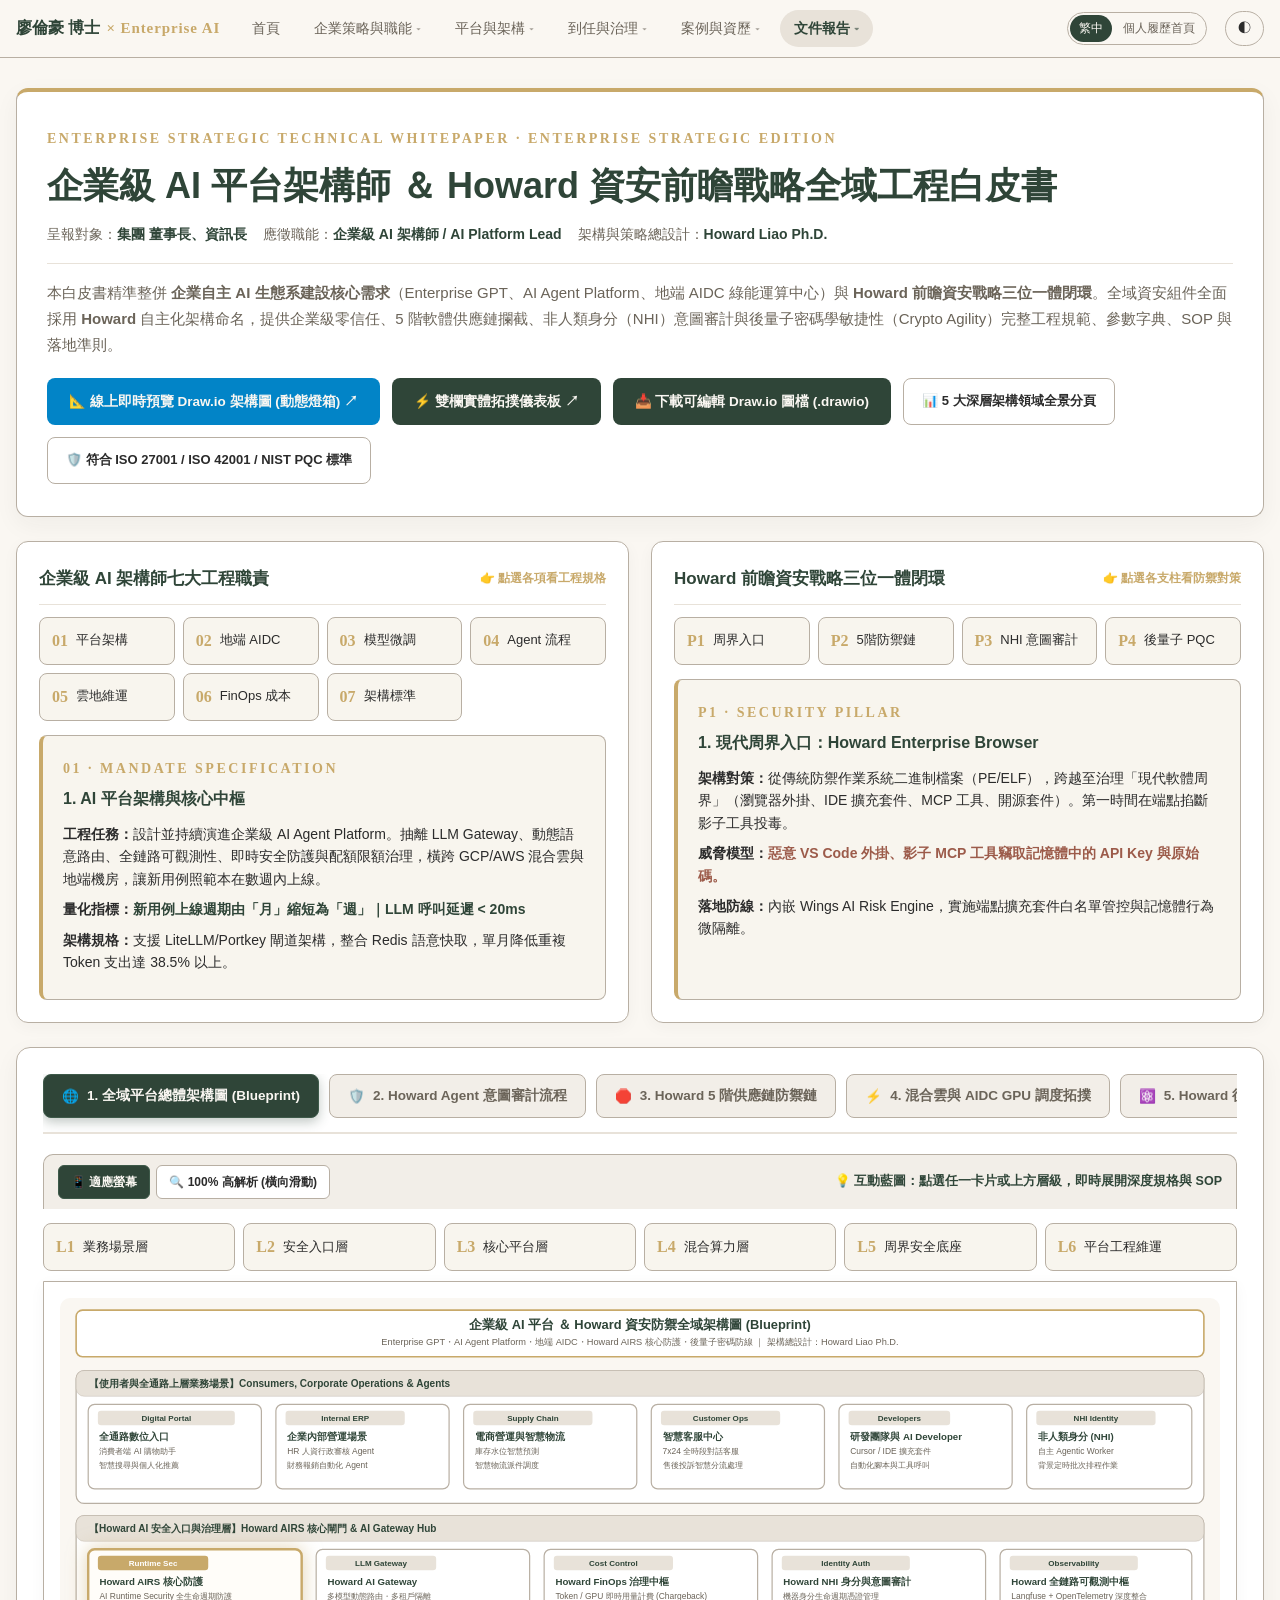
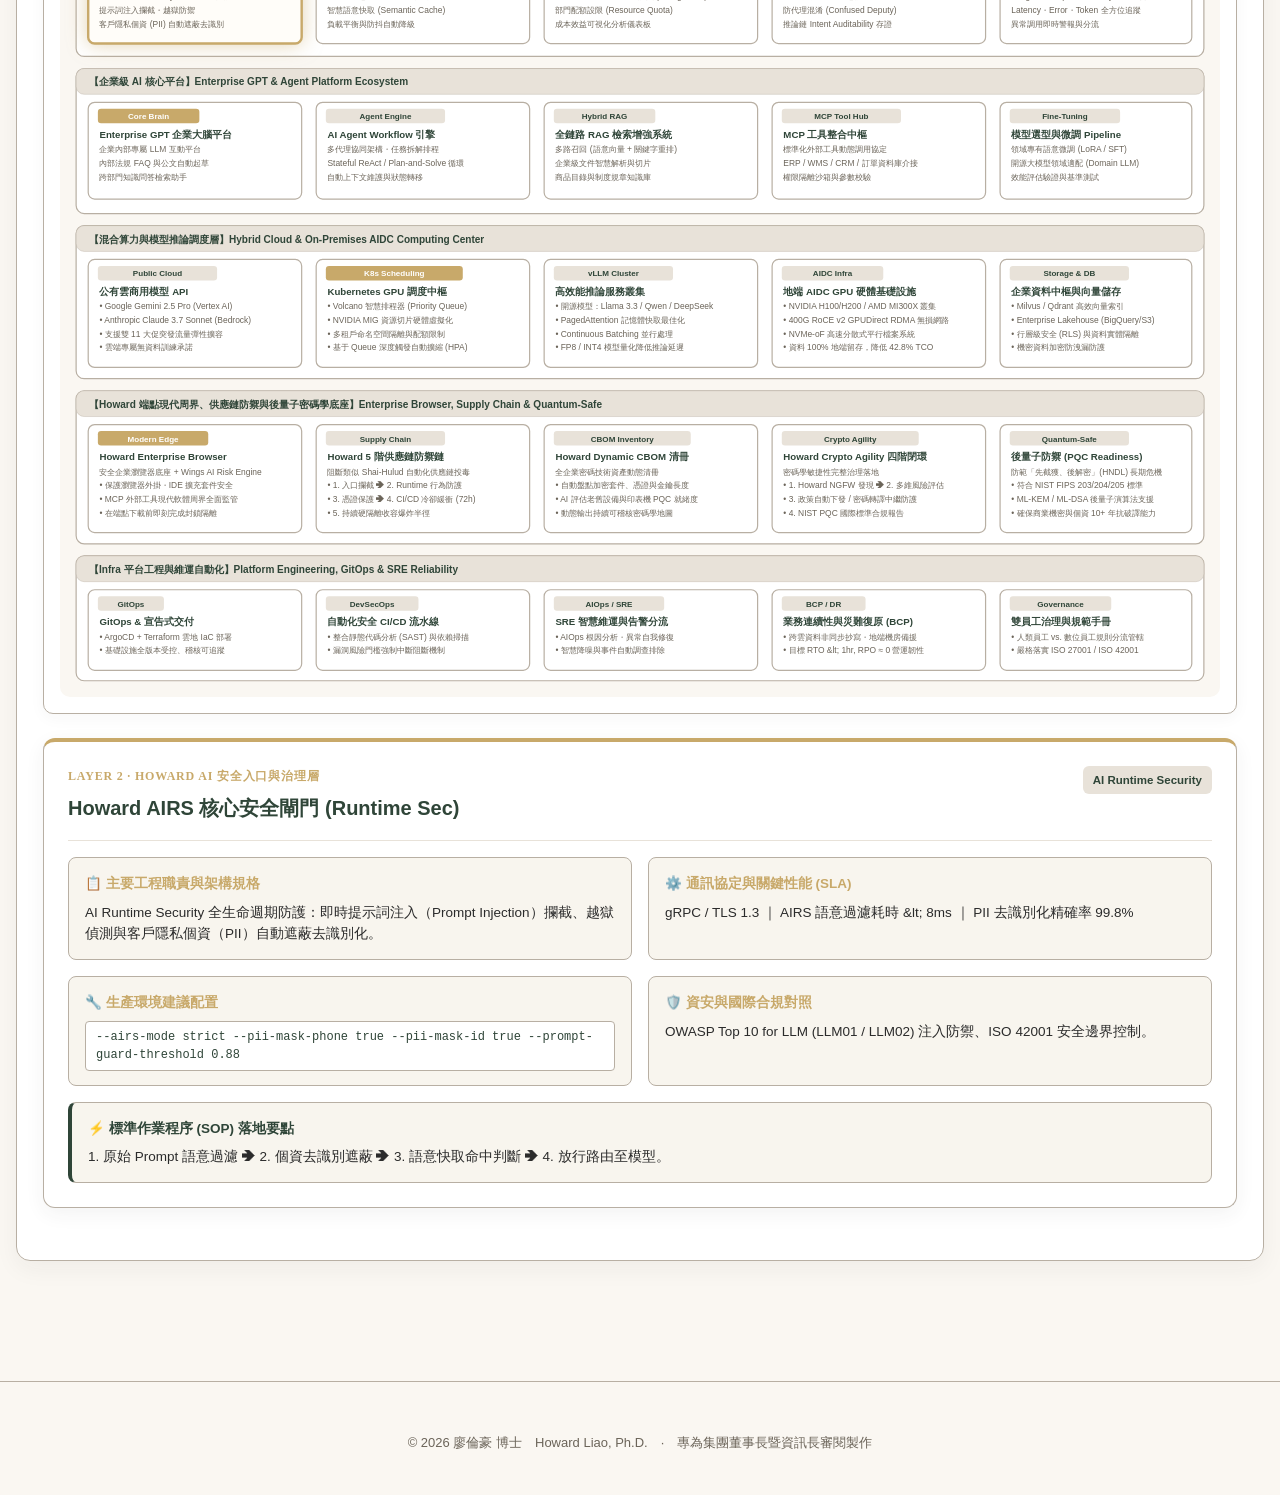
==== commit 0c13f87c: "fix(brand): remove all Lite-On/2301 brand keywords and audit all image/text links" ====
--- a/architecture/index.html
+++ b/architecture/index.html
@@ -5,7 +5,7 @@
 <meta name="viewport" content="width=device-width, initial-scale=1.0, maximum-scale=5.0, user-scalable=yes">
 <meta name="robots" content="noindex, nofollow">
 <title>企業級 AI 平台 ＆ Howard 資安前瞻戰略全域工程白皮書｜廖倫豪 博士</title>
-<meta name="description" content="致光寶科技董事長暨資訊長：企業級 AI 平台架構師 ＆ Howard 資安前瞻戰略全域工程白皮書，包含 5 大高解析向量互動架構圖、參數字典與合規矩陣。">
+<meta name="description" content="致集團董事長暨資訊長：企業級 AI 平台架構師 ＆ Howard 資安前瞻戰略全域工程白皮書，包含 5 大高解析向量互動架構圖、參數字典與合規矩陣。">
 <meta name="theme-color" content="#2F4538">
 <style>
   :root {
@@ -1324,15 +1324,15 @@
 <!-- Harmonized Sticky Header matching index.html -->
 <header class="nav">
   <div class="in">
-    <a href="index.html" class="brand">廖倫豪 博士<small>× LITEON</small></a>
+    <a href="index.html" class="brand">廖倫豪 博士<small>× Enterprise AI</small></a>
     <nav class="links" id="links">
       <div class="nav-item">
         <a href="index.html#hero" class="nav-link">首頁</a>
       </div>
       <div class="nav-item has-drop">
-        <a href="index.html#context" class="nav-link">光寶與職能 <span class="arr">▾</span></a>
+        <a href="index.html#context" class="nav-link">企業策略與職能 <span class="arr">▾</span></a>
         <div class="nav-drop">
-          <a href="index.html#context">光寶現況</a>
+          <a href="index.html#context">智造現況</a>
           <a href="index.html#duties">六項職責</a>
           <a href="index.html#fit">職能對照</a>
         </div>
@@ -1364,16 +1364,16 @@
         </div>
       </div>
       <div class="nav-item has-drop">
-        <a href="architecture.html" class="nav-link on">文件報告 <span class="arr">▾</span></a>
+        <a href="../architecture.html" class="nav-link on">文件報告 <span class="arr">▾</span></a>
         <div class="nav-drop">
           <a href="index.html#docs">文件線上預覽</a>
-          <a href="architecture.html" style="font-weight:700;color:var(--green)">企業 AI 架構白皮書</a>
+          <a href="../architecture.html" style="font-weight:700;color:var(--green)">企業 AI 架構白皮書</a>
         </div>
       </div>
     </nav>
     <div class="langs">
-      <a href="architecture.html" class="on" hreflang="zh">繁中</a>
-      <a href="index.html" hreflang="zh">光寶門戶</a>
+      <a href="../architecture.html" class="on" hreflang="zh">繁中</a>
+      <a href="index.html" hreflang="zh">個人履歷首頁</a>
     </div>
     <button class="tbtn" id="theme" aria-label="Theme" onclick="toggleTheme()">◐</button>
   </div>
@@ -1383,10 +1383,10 @@
 
   <!-- Header Card in Milan Warm Amber style -->
   <div class="header-card">
-    <div class="eyebrow">Enterprise Strategic Technical Whitepaper · LITEON Special Edition</div>
+    <div class="eyebrow">Enterprise Strategic Technical Whitepaper · Enterprise Strategic Edition</div>
     <h1>企業級 AI 平台架構師 ＆ Howard 資安前瞻戰略全域工程白皮書</h1>
     <div class="meta-bar">
-      <span>呈報對象：<b>光寶科技 董事長、資訊長</b></span>
+      <span>呈報對象：<b>集團 董事長、資訊長</b></span>
       <span>應徵職能：<b>企業級 AI 架構師 / AI Platform Lead</b></span>
       <span>架構與策略總設計：<b>Howard Liao Ph.D.</b></span>
     </div>
@@ -2717,7 +2717,7 @@
 
 </main>
 
-<footer>© 2026 廖倫豪 博士　Howard Liao, Ph.D.　·　專為光寶科技董事長暨資訊長審閱製作</footer>
+<footer>© 2026 廖倫豪 博士　Howard Liao, Ph.D.　·　專為集團董事長暨資訊長審閱製作</footer>
 
 <script>
   // Initial render for top interactive decks
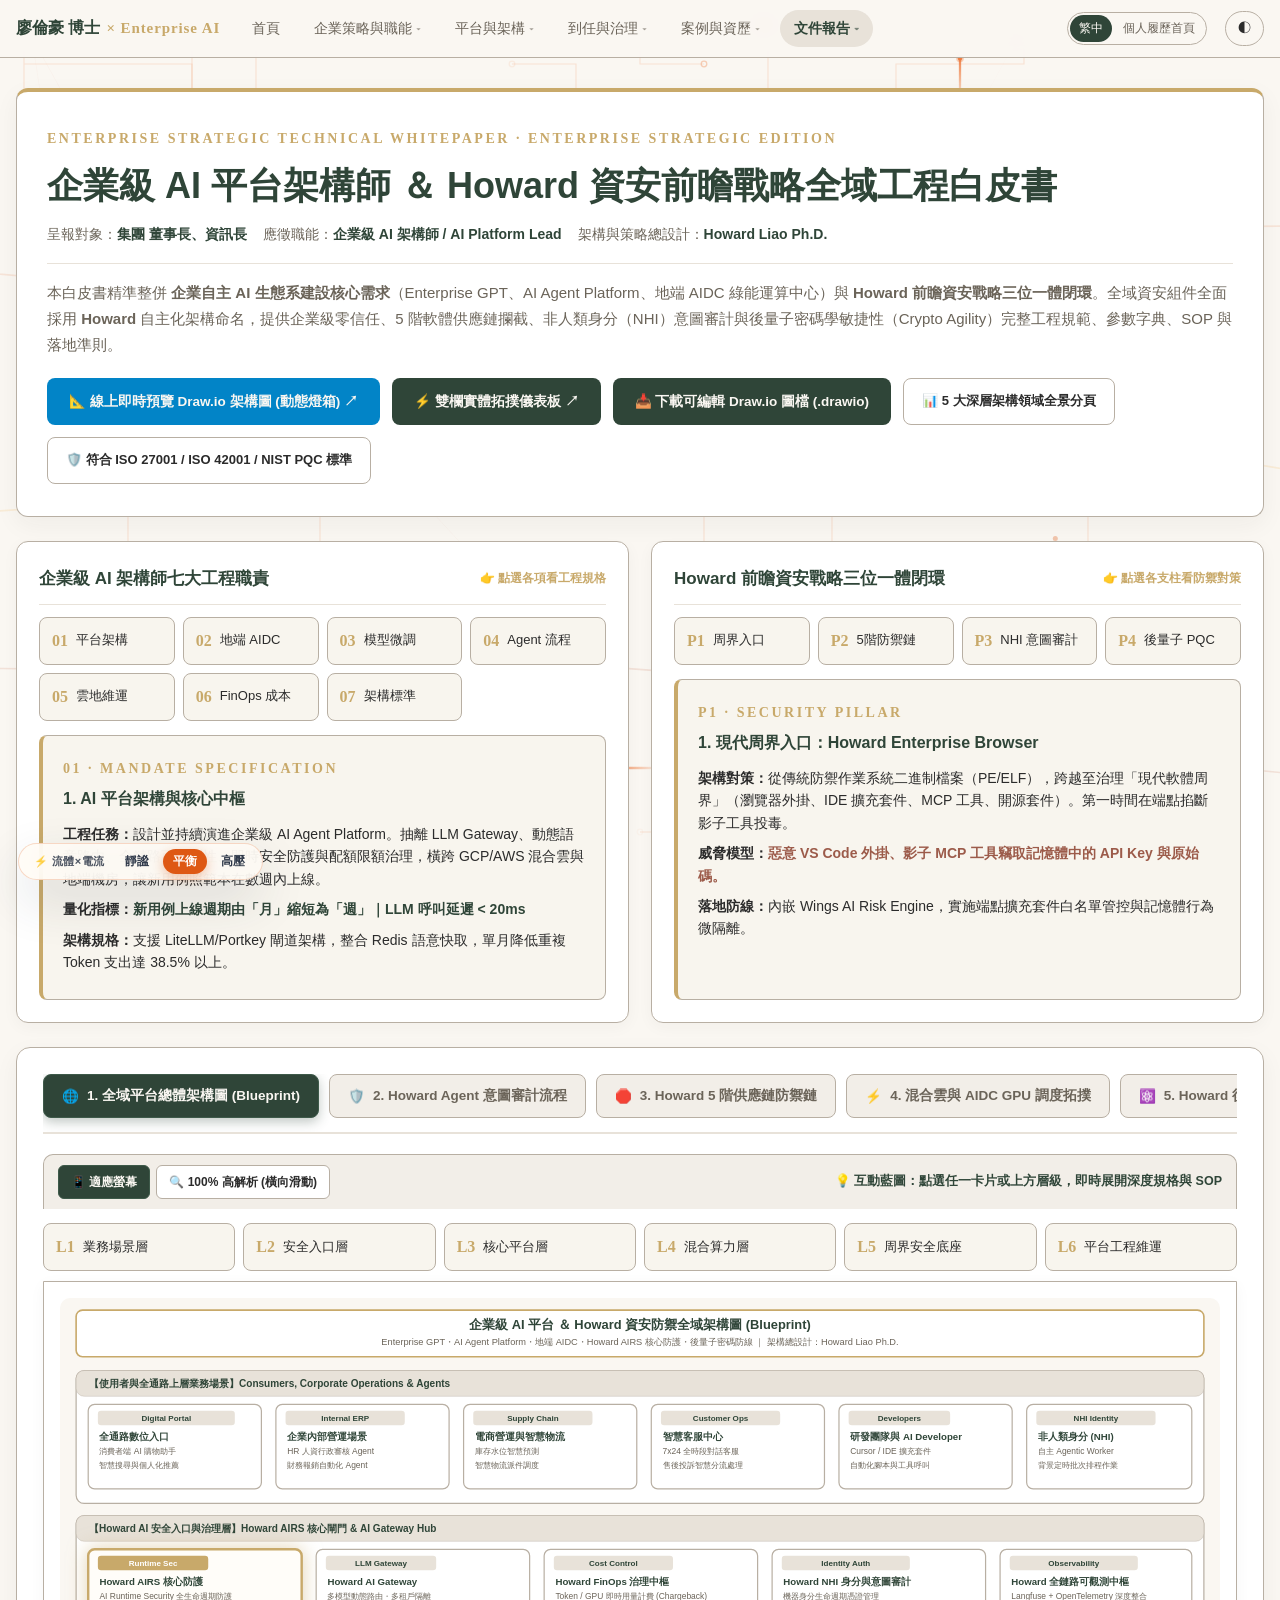
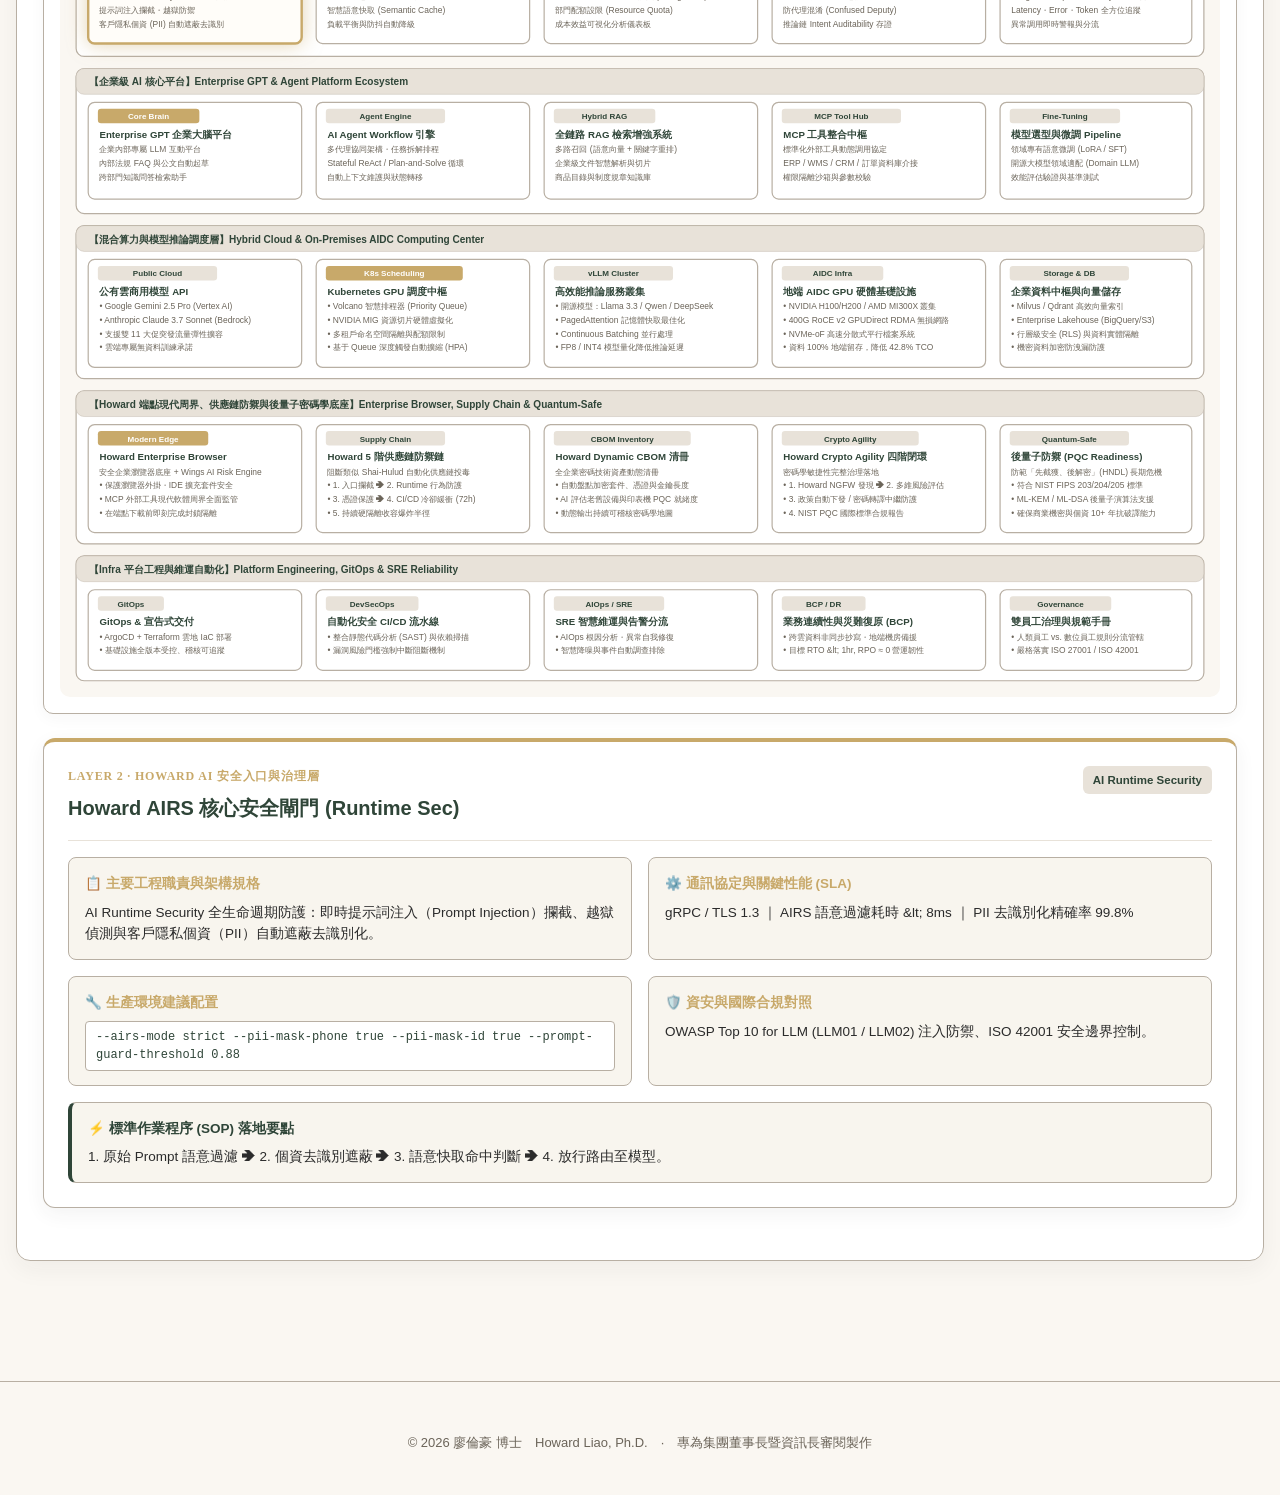
==== commit 193b705e: "feat(electric-fluid): upgrade to v2.1.0 (30fps throttle, light/dark visibility boost, Hero scan bar " ====
--- a/architecture/index.html
+++ b/architecture/index.html
@@ -1318,6 +1318,7 @@
     inspectCard(targetKey);
   }
 </script>
+  <link rel="stylesheet" href="../assets/portfolio-fluid.css?v=2.1.0">
 </head>
 <body>
 
@@ -2726,5 +2727,6 @@
   inspectLayer('l2');
 </script>
 
+  <script src="../assets/portfolio-fluid-engine.js?v=2.1.0" defer></script>
 </body>
 </html>
--- a/assets/portfolio-fluid.css
+++ b/assets/portfolio-fluid.css
@@ -0,0 +1,1010 @@
+/* ==========================================================================
+   Portfolio01 — Executive Hydrodynamic Fluid & Hyper-Interactive Engine CSS
+   Version: 1.0.0 | Supports all 6 Executive Design System themes + A11y
+   ========================================================================== */
+
+:root {
+  --pf-fluid-accent: var(--accent-orange, #DE5814);
+  --pf-fluid-gold: var(--accent-gold, #F59E0B);
+  --pf-fluid-rust: var(--accent-rust, #A83212);
+  --pf-glass-bg: rgba(255, 253, 248, 0.84);
+  --pf-glass-border: rgba(222, 88, 20, 0.22);
+  --pf-glass-shadow: 0 20px 50px rgba(45, 55, 72, 0.14);
+  --pf-drawer-bg: rgba(253, 251, 247, 0.96);
+  --pf-drawer-text: #1E293B;
+  --pf-drawer-muted: #64748B;
+  --pf-pill-bg: rgba(255, 252, 246, 0.88);
+  --pf-pill-text: #2D3748;
+  --pf-specular: rgba(255, 210, 140, 0.28);
+  --pf-spring: cubic-bezier(0.22, 1, 0.36, 1);
+}
+
+html[data-theme="obsidian"] {
+  --pf-glass-bg: rgba(17, 24, 39, 0.82);
+  --pf-glass-border: rgba(245, 158, 11, 0.28);
+  --pf-glass-shadow: 0 24px 60px rgba(0, 0, 0, 0.55);
+  --pf-drawer-bg: rgba(15, 23, 42, 0.96);
+  --pf-drawer-text: #F8FAFC;
+  --pf-drawer-muted: #94A3B8;
+  --pf-pill-bg: rgba(15, 23, 42, 0.88);
+  --pf-pill-text: #F1F5F9;
+  --pf-specular: rgba(251, 191, 36, 0.22);
+}
+
+html[data-theme="pharaoh"] {
+  --pf-glass-bg: rgba(255, 250, 240, 0.86);
+  --pf-glass-border: rgba(217, 119, 6, 0.30);
+  --pf-specular: rgba(245, 158, 11, 0.28);
+}
+
+html[data-theme="klimt"] {
+  --pf-glass-bg: rgba(28, 25, 23, 0.84);
+  --pf-glass-border: rgba(212, 175, 55, 0.35);
+  --pf-drawer-bg: rgba(24, 21, 18, 0.96);
+  --pf-drawer-text: #FEF3C7;
+  --pf-drawer-muted: #D6D3D1;
+  --pf-pill-bg: rgba(28, 25, 23, 0.88);
+  --pf-pill-text: #FDE68A;
+  --pf-specular: rgba(250, 204, 21, 0.26);
+}
+
+html[data-theme="ninagawa"] {
+  --pf-glass-bg: rgba(24, 14, 36, 0.84);
+  --pf-glass-border: rgba(236, 72, 153, 0.34);
+  --pf-drawer-bg: rgba(20, 12, 32, 0.96);
+  --pf-drawer-text: #FDF2F8;
+  --pf-drawer-muted: #F9A8D4;
+  --pf-pill-bg: rgba(24, 14, 36, 0.88);
+  --pf-pill-text: #FCE7F3;
+  --pf-specular: rgba(244, 114, 182, 0.26);
+}
+
+html[data-theme="miro"] {
+  --pf-glass-bg: rgba(255, 253, 245, 0.88);
+  --pf-glass-border: rgba(29, 78, 216, 0.26);
+  --pf-specular: rgba(250, 204, 21, 0.28);
+}
+
+/* 1. Ambient Full-Viewport Hydrodynamic Curl-Flow Canvas */
+#pfFluidCanvas {
+  position: fixed;
+  inset: 0;
+  width: 100vw;
+  height: 100vh;
+  pointer-events: none;
+  z-index: 0;
+  opacity: 0.78;
+  transition: opacity 0.6s var(--pf-spring);
+}
+
+html[data-pf-fluid="calm"] #pfFluidCanvas {
+  opacity: 0.34;
+}
+
+html[data-pf-fluid="turbo"] #pfFluidCanvas {
+  opacity: 0.96;
+}
+
+/* Keep main document layers cleanly above the ambient canvas */
+header, main, section, footer, .hero-card, .hero, .wrap, .container {
+  position: relative;
+  z-index: 1;
+}
+
+/* 2. Hero Morphing Liquid Aura */
+.pf-hero-aura {
+  position: absolute;
+  inset: -28px;
+  pointer-events: none;
+  z-index: 0;
+  overflow: hidden;
+  border-radius: inherit;
+  opacity: 0.52;
+}
+
+.pf-hero-aura::before,
+.pf-hero-aura::after {
+  content: "";
+  position: absolute;
+  border-radius: 48% 52% 62% 38% / 44% 56% 44% 56%;
+  filter: blur(56px);
+  will-change: transform;
+  animation: pfLiquidMorph 18s ease-in-out infinite alternate;
+}
+
+.pf-hero-aura::before {
+  width: 340px;
+  height: 340px;
+  top: -80px;
+  right: -60px;
+  background: radial-gradient(circle, rgba(222, 88, 20, 0.22), rgba(245, 158, 11, 0.06) 70%, transparent);
+}
+
+.pf-hero-aura::after {
+  width: 280px;
+  height: 280px;
+  bottom: -90px;
+  left: -50px;
+  background: radial-gradient(circle, rgba(245, 158, 11, 0.18), rgba(168, 50, 18, 0.05) 70%, transparent);
+  animation-delay: -7s;
+  animation-duration: 22s;
+}
+
+@keyframes pfLiquidMorph {
+  0%   { transform: translate(0, 0) scale(1) rotate(0deg); border-radius: 48% 52% 62% 38% / 44% 56% 44% 56%; }
+  50%  { transform: translate(-18px, 16px) scale(1.08) rotate(16deg); border-radius: 58% 42% 46% 54% / 55% 45% 58% 42%; }
+  100% { transform: translate(14px, -12px) scale(0.95) rotate(-12deg); border-radius: 42% 58% 54% 46% / 48% 52% 40% 60%; }
+}
+
+/* 3. Liquid-Glass 3D Spring Tilt + Cursor Specular Sheen */
+.pf-tilt-card {
+  position: relative;
+  transform-style: preserve-3d;
+  transition: transform 0.35s var(--pf-spring), box-shadow 0.35s var(--pf-spring), border-color 0.3s ease;
+  will-change: transform;
+}
+
+.pf-tilt-card::after {
+  content: "";
+  position: absolute;
+  inset: 0;
+  border-radius: inherit;
+  pointer-events: none;
+  opacity: 0;
+  background: radial-gradient(
+    420px circle at var(--pf-mx, 50%) var(--pf-my, 50%),
+    var(--pf-specular),
+    transparent 62%
+  );
+  transition: opacity 0.35s ease;
+  z-index: 2;
+}
+
+.pf-tilt-card:hover::after {
+  opacity: 1;
+}
+
+.pf-inspectable {
+  cursor: pointer;
+}
+
+.pf-inspect-hint {
+  position: absolute;
+  top: 12px;
+  right: 12px;
+  display: inline-flex;
+  align-items: center;
+  gap: 4px;
+  padding: 3px 9px;
+  border-radius: 999px;
+  font-size: 11px;
+  font-weight: 600;
+  letter-spacing: 0.02em;
+  background: var(--pf-pill-bg);
+  color: var(--pf-fluid-accent);
+  border: 1px solid var(--pf-glass-border);
+  backdrop-filter: blur(8px);
+  -webkit-backdrop-filter: blur(8px);
+  opacity: 0;
+  transform: translateY(-4px);
+  transition: opacity 0.25s ease, transform 0.25s var(--pf-spring);
+  pointer-events: none;
+  z-index: 4;
+}
+
+.pf-inspectable:hover .pf-inspect-hint,
+.pf-inspectable:focus-visible .pf-inspect-hint {
+  opacity: 1;
+  transform: translateY(0);
+}
+
+/* 4. Magnetic Button + Viscous Ripple */
+.pf-magnetic {
+  position: relative;
+  overflow: hidden;
+  transition: transform 0.28s var(--pf-spring), box-shadow 0.28s ease;
+}
+
+.pf-ripple {
+  position: absolute;
+  border-radius: 50%;
+  transform: scale(0);
+  background: radial-gradient(circle, rgba(255, 255, 255, 0.55) 0%, rgba(245, 158, 11, 0.28) 60%, transparent 100%);
+  animation: pfRippleExpand 0.65s var(--pf-spring) forwards;
+  pointer-events: none;
+  z-index: 5;
+}
+
+@keyframes pfRippleExpand {
+  to {
+    transform: scale(3.4);
+    opacity: 0;
+  }
+}
+
+/* 5. Staggered Spring Reveal */
+.pf-reveal {
+  opacity: 0;
+  transform: translateY(22px) scale(0.985);
+  transition: opacity 0.65s var(--pf-spring), transform 0.65s var(--pf-spring);
+}
+
+.pf-reveal.pf-revealed {
+  opacity: 1;
+  transform: translateY(0) scale(1);
+}
+
+/* 6. Live Fluid Data-Stream Pulse on Architecture & Gates */
+.pf-flow-ribbon {
+  display: flex;
+  align-items: center;
+  justify-content: space-between;
+  flex-wrap: wrap;
+  gap: 12px;
+  padding: 12px 18px;
+  margin: 18px 0 22px;
+  border-radius: 16px;
+  background: var(--pf-glass-bg);
+  border: 1px solid var(--pf-glass-border);
+  box-shadow: 0 10px 30px rgba(222, 88, 20, 0.08);
+  backdrop-filter: blur(12px);
+  -webkit-backdrop-filter: blur(12px);
+  position: relative;
+  overflow: hidden;
+}
+
+.pf-flow-ribbon::before {
+  content: "";
+  position: absolute;
+  inset: 0;
+  background: linear-gradient(90deg, transparent 0%, rgba(222, 88, 20, 0.12) 48%, rgba(245, 158, 11, 0.16) 52%, transparent 100%);
+  transform: translateX(-100%);
+  animation: pfStreamSweep 4.6s linear infinite;
+  pointer-events: none;
+}
+
+@keyframes pfStreamSweep {
+  0%   { transform: translateX(-100%); }
+  100% { transform: translateX(100%); }
+}
+
+.pf-flow-nodes {
+  display: flex;
+  align-items: center;
+  gap: 8px;
+  flex-wrap: wrap;
+  position: relative;
+  z-index: 1;
+}
+
+.pf-flow-node {
+  display: inline-flex;
+  align-items: center;
+  gap: 6px;
+  padding: 5px 11px;
+  border-radius: 999px;
+  font-size: 12px;
+  font-weight: 700;
+  background: rgba(222, 88, 20, 0.10);
+  color: var(--pf-fluid-accent);
+  border: 1px solid rgba(222, 88, 20, 0.22);
+  cursor: pointer;
+  transition: all 0.25s var(--pf-spring);
+}
+
+.pf-flow-node:hover,
+.pf-flow-node.active {
+  background: var(--pf-fluid-accent);
+  color: #FFFFFF;
+  transform: translateY(-1px);
+  box-shadow: 0 6px 16px rgba(222, 88, 20, 0.28);
+}
+
+.pf-flow-dot {
+  width: 7px;
+  height: 7px;
+  border-radius: 50%;
+  background: #10B981;
+  box-shadow: 0 0 0 0 rgba(16, 185, 129, 0.7);
+  animation: pfPulseDot 2s infinite;
+}
+
+@keyframes pfPulseDot {
+  0%   { box-shadow: 0 0 0 0 rgba(16, 185, 129, 0.65); }
+  70%  { box-shadow: 0 0 0 8px rgba(16, 185, 129, 0); }
+  100% { box-shadow: 0 0 0 0 rgba(16, 185, 129, 0); }
+}
+
+.pf-flow-arrow {
+  font-size: 13px;
+  opacity: 0.55;
+  animation: pfArrowFlow 1.6s ease-in-out infinite;
+}
+
+@keyframes pfArrowFlow {
+  0%, 100% { transform: translateX(0); opacity: 0.45; }
+  50%      { transform: translateX(3px); opacity: 0.95; }
+}
+
+.pf-flow-status {
+  font-size: 12px;
+  font-weight: 600;
+  color: var(--pf-drawer-muted);
+  position: relative;
+  z-index: 1;
+}
+
+/* 7. Floating Fluid Energy Mode Switcher Pill */
+#pfFluidDock {
+  position: fixed;
+  left: 18px;
+  bottom: 20px;
+  z-index: 950;
+  display: inline-flex;
+  align-items: center;
+  gap: 4px;
+  padding: 5px 7px;
+  border-radius: 999px;
+  background: var(--pf-pill-bg);
+  color: var(--pf-pill-text);
+  border: 1px solid var(--pf-glass-border);
+  box-shadow: var(--pf-glass-shadow);
+  backdrop-filter: blur(14px);
+  -webkit-backdrop-filter: blur(14px);
+  font-size: 12px;
+  transition: transform 0.3s var(--pf-spring), opacity 0.3s ease;
+}
+
+.pf-dock-label {
+  display: inline-flex;
+  align-items: center;
+  gap: 5px;
+  padding: 0 6px 0 8px;
+  font-weight: 700;
+  font-size: 11px;
+  letter-spacing: 0.04em;
+  text-transform: uppercase;
+  opacity: 0.85;
+  white-space: nowrap;
+}
+
+.pf-mode-btn {
+  border: none;
+  background: transparent;
+  color: var(--pf-pill-text);
+  font-size: 11.5px;
+  font-weight: 600;
+  padding: 5px 10px;
+  border-radius: 999px;
+  cursor: pointer;
+  transition: all 0.22s var(--pf-spring);
+  white-space: nowrap;
+}
+
+.pf-mode-btn:hover {
+  background: rgba(222, 88, 20, 0.12);
+}
+
+.pf-mode-btn.active {
+  background: var(--pf-fluid-accent);
+  color: #FFFFFF;
+  box-shadow: 0 4px 12px rgba(222, 88, 20, 0.32);
+}
+
+/* 8. Executive Slide-Over Detail Drawer */
+#pfDrawerBackdrop {
+  position: fixed;
+  inset: 0;
+  background: rgba(15, 23, 42, 0.45);
+  backdrop-filter: blur(6px);
+  -webkit-backdrop-filter: blur(6px);
+  z-index: 1990;
+  opacity: 0;
+  pointer-events: none;
+  transition: opacity 0.32s ease;
+}
+
+#pfDrawerBackdrop.open {
+  opacity: 1;
+  pointer-events: auto;
+}
+
+#pfExecDrawer {
+  position: fixed;
+  top: 14px;
+  right: 14px;
+  bottom: 14px;
+  width: min(540px, calc(100vw - 28px));
+  z-index: 2000;
+  border-radius: 22px;
+  background: var(--pf-drawer-bg);
+  color: var(--pf-drawer-text);
+  border: 1px solid var(--pf-glass-border);
+  box-shadow: -16px 0 60px rgba(15, 23, 42, 0.28);
+  backdrop-filter: blur(22px);
+  -webkit-backdrop-filter: blur(22px);
+  transform: translateX(calc(100% + 36px));
+  transition: transform 0.42s var(--pf-spring);
+  display: flex;
+  flex-direction: column;
+  overflow: hidden;
+}
+
+#pfExecDrawer.open {
+  transform: translateX(0);
+}
+
+.pf-drawer-head {
+  display: flex;
+  align-items: flex-start;
+  justify-content: space-between;
+  gap: 12px;
+  padding: 22px 24px 16px;
+  border-bottom: 1px solid var(--pf-glass-border);
+}
+
+.pf-drawer-eyebrow {
+  font-size: 11px;
+  font-weight: 800;
+  letter-spacing: 0.1em;
+  text-transform: uppercase;
+  color: var(--pf-fluid-accent);
+  margin-bottom: 4px;
+}
+
+.pf-drawer-title {
+  font-size: 20px;
+  font-weight: 800;
+  line-height: 1.3;
+  margin: 0;
+}
+
+.pf-drawer-close {
+  width: 36px;
+  height: 36px;
+  border-radius: 50%;
+  border: 1px solid var(--pf-glass-border);
+  background: transparent;
+  color: var(--pf-drawer-text);
+  font-size: 18px;
+  cursor: pointer;
+  flex-shrink: 0;
+  display: inline-flex;
+  align-items: center;
+  justify-content: center;
+  transition: all 0.2s ease;
+}
+
+.pf-drawer-close:hover {
+  background: var(--pf-fluid-accent);
+  color: #FFFFFF;
+}
+
+.pf-drawer-body {
+  flex: 1;
+  overflow-y: auto;
+  padding: 20px 24px;
+  font-size: 14.5px;
+  line-height: 1.75;
+}
+
+.pf-drawer-body p {
+  margin: 0 0 12px;
+}
+
+.pf-drawer-body ul {
+  margin: 8px 0 14px;
+  padding-left: 20px;
+}
+
+.pf-drawer-body li {
+  margin-bottom: 6px;
+}
+
+.pf-drawer-badges {
+  display: flex;
+  flex-wrap: wrap;
+  gap: 8px;
+  margin-bottom: 16px;
+}
+
+.pf-drawer-badge {
+  display: inline-flex;
+  align-items: center;
+  padding: 4px 10px;
+  border-radius: 999px;
+  font-size: 12px;
+  font-weight: 700;
+  background: rgba(222, 88, 20, 0.12);
+  color: var(--pf-fluid-accent);
+  border: 1px solid rgba(222, 88, 20, 0.22);
+}
+
+.pf-drawer-foot {
+  display: flex;
+  align-items: center;
+  justify-content: space-between;
+  gap: 10px;
+  padding: 14px 24px;
+  border-top: 1px solid var(--pf-glass-border);
+}
+
+.pf-drawer-nav {
+  display: flex;
+  gap: 8px;
+}
+
+.pf-drawer-btn {
+  padding: 8px 14px;
+  border-radius: 10px;
+  border: 1px solid var(--pf-glass-border);
+  background: transparent;
+  color: var(--pf-drawer-text);
+  font-size: 12.5px;
+  font-weight: 700;
+  cursor: pointer;
+  transition: all 0.2s ease;
+}
+
+.pf-drawer-btn:hover {
+  background: rgba(222, 88, 20, 0.12);
+  border-color: var(--pf-fluid-accent);
+}
+
+.pf-drawer-btn.primary {
+  background: var(--pf-fluid-accent);
+  color: #FFFFFF;
+  border-color: var(--pf-fluid-accent);
+}
+
+/* Mobile Responsive Adjustments — zero overlap with bottom mobile dock */
+@media (max-width: 768px) {
+  #pfFluidDock {
+    left: 10px;
+    bottom: 70px;
+    padding: 3px 5px;
+    opacity: 0.82;
+    transform: scale(0.88);
+    transform-origin: left bottom;
+  }
+  #pfFluidDock:hover,
+  #pfFluidDock:active {
+    opacity: 1;
+    transform: scale(0.96);
+  }
+  .pf-dock-label {
+    display: none;
+  }
+  .pf-mode-btn {
+    padding: 3px 7px;
+    font-size: 10.5px;
+  }
+  .pf-inspect-hint {
+    display: none;
+  }
+  #pfExecDrawer {
+    top: auto;
+    left: 8px;
+    right: 8px;
+    bottom: 8px;
+    width: auto;
+    max-height: 82vh;
+    transform: translateY(calc(100% + 24px));
+  }
+  #pfExecDrawer.open {
+    transform: translateY(0);
+  }
+}
+
+/* ==========================================================================
+   Portfolio01 — Executive Hydrodynamic Fluid × Electric Current CSS v2.0.0
+   ========================================================================== */
+@property --pf-beam-angle {
+  syntax: '<angle>';
+  initial-value: 0deg;
+  inherits: false;
+}
+
+@keyframes pfElectricSpin {
+  to { --pf-beam-angle: 360deg; }
+}
+
+@keyframes pfCurrentDash {
+  from { stroke-dashoffset: 48; }
+  to { stroke-dashoffset: 0; }
+}
+
+@keyframes pfSvgPulse {
+  from { stroke-dashoffset: 160; }
+  to { stroke-dashoffset: 0; }
+}
+
+@keyframes pfFaultBlink {
+  0%, 100% { opacity: 1; filter: drop-shadow(0 0 6px rgba(239, 68, 68, 0.85)); }
+  50% { opacity: 0.45; filter: drop-shadow(0 0 2px rgba(239, 68, 68, 0.35)); }
+}
+
+@keyframes pfTipPulse {
+  0%, 100% { transform: translateY(-50%) scale(1); opacity: 0.95; }
+  50% { transform: translateY(-50%) scale(1.45); opacity: 1; }
+}
+
+:root {
+  --pf-electric-core: #F59E0B;
+  --pf-electric-glow: rgba(222, 88, 20, 0.55);
+  --pf-electric-ok: #10B981;
+  --pf-electric-fault: #EF4444;
+  --pf-beam-speed: 4.2s;
+}
+
+[data-theme="obsidian"] {
+  --pf-electric-core: #38BDF8;
+  --pf-electric-glow: rgba(56, 189, 248, 0.65);
+}
+
+[data-theme="klimt"] {
+  --pf-electric-core: #FACC15;
+  --pf-electric-glow: rgba(212, 175, 55, 0.6);
+}
+
+[data-theme="ninagawa"] {
+  --pf-electric-core: #EC4899;
+  --pf-electric-glow: rgba(168, 85, 247, 0.62);
+}
+
+[data-theme="miro"] {
+  --pf-electric-core: #2563EB;
+  --pf-electric-glow: rgba(220, 38, 38, 0.52);
+}
+
+[data-theme="pharaoh"] {
+  --pf-electric-core: #F59E0B;
+  --pf-electric-glow: rgba(217, 119, 6, 0.58);
+}
+
+[data-pf-fluid="turbo"] { --pf-beam-speed: 2.1s; }
+[data-pf-fluid="calm"]  { --pf-beam-speed: 9.5s; }
+
+/* 1. Electric Border Beam on Interactive Cards (Hover / Active) */
+.pf-electric-card {
+  position: relative;
+  isolation: isolate;
+}
+
+.pf-electric-card::after {
+  content: '';
+  position: absolute;
+  inset: -1px;
+  border-radius: inherit;
+  padding: 1.5px;
+  background: conic-gradient(
+    from var(--pf-beam-angle),
+    transparent 0deg,
+    transparent 265deg,
+    var(--pf-electric-core) 315deg,
+    var(--pf-fluid-accent, #DE5814) 345deg,
+    transparent 360deg
+  );
+  -webkit-mask: linear-gradient(#fff 0 0) content-box, linear-gradient(#fff 0 0);
+  -webkit-mask-composite: xor;
+  mask-composite: exclude;
+  opacity: 0;
+  pointer-events: none;
+  z-index: 2;
+  transition: opacity 0.28s ease;
+  animation: pfElectricSpin var(--pf-beam-speed) linear infinite;
+}
+
+.pf-electric-card:hover::after,
+.pf-electric-card:focus-within::after,
+.pf-electric-card.active::after {
+  opacity: 0.95;
+}
+
+/* Always-on subtle electric border beam on flagship metric & case cards */
+.metric-card.pf-electric-card::after,
+.gate-card.pf-electric-card::after {
+  opacity: 0.52;
+}
+
+[data-pf-fluid="turbo"] .pf-electric-card::after {
+  opacity: 0.68;
+}
+
+/* Hero Top High-Voltage Electric Scan Bar */
+.pf-hero-electric-bar {
+  position: absolute;
+  top: 0;
+  left: 0;
+  right: 0;
+  height: 4px;
+  border-radius: inherit;
+  overflow: hidden;
+  pointer-events: none;
+  z-index: 4;
+  background: linear-gradient(90deg, rgba(222, 88, 20, 0.25), rgba(245, 158, 11, 0.25));
+}
+
+.pf-hero-electric-bar::after {
+  content: '';
+  position: absolute;
+  top: 0;
+  left: -35%;
+  width: 35%;
+  height: 100%;
+  background: linear-gradient(90deg, transparent, var(--pf-electric-core), #FFFFFF, var(--pf-electric-core), transparent);
+  box-shadow: 0 0 14px 3px var(--pf-electric-glow);
+  animation: pfHeroScan 2.8s cubic-bezier(0.4, 0, 0.2, 1) infinite;
+}
+
+[data-pf-fluid="turbo"] .pf-hero-electric-bar::after {
+  animation-duration: 1.45s;
+}
+
+[data-pf-fluid="calm"] .pf-hero-electric-bar::after {
+  animation-duration: 6.5s;
+  opacity: 0.45;
+}
+
+@keyframes pfHeroScan {
+  0%   { left: -38%; }
+  100% { left: 108%; }
+}
+
+/* Hero Portrait Electric Pulse Halo */
+.pf-avatar-electric {
+  box-shadow: 0 0 0 2px var(--pf-electric-core), 0 0 22px var(--pf-electric-glow) !important;
+  animation: pfAvatarHalo 3.2s ease-in-out infinite;
+}
+
+@keyframes pfAvatarHalo {
+  0%, 100% { box-shadow: 0 0 0 2px var(--pf-electric-core), 0 0 16px var(--pf-electric-glow); }
+  50%      { box-shadow: 0 0 0 4px var(--pf-electric-core), 0 0 32px var(--pf-electric-glow); }
+}
+
+[data-pf-fluid="calm"] .pf-electric-card::after {
+  opacity: 0 !important;
+  animation: none !important;
+}
+
+/* 2. High-Voltage Reading Progress Bar Tip */
+.neon-reading-progress.pf-electric-progress {
+  overflow: visible !important;
+  box-shadow: 0 0 12px var(--pf-electric-glow);
+}
+
+.neon-reading-progress.pf-electric-progress::after {
+  content: '';
+  position: absolute;
+  right: -3px;
+  top: 50%;
+  width: 9px;
+  height: 9px;
+  border-radius: 50%;
+  background: #FFFFFF;
+  box-shadow: 0 0 8px 2px var(--pf-electric-core), 0 0 16px 4px var(--pf-electric-glow);
+  animation: pfTipPulse 1.4s ease-in-out infinite;
+  pointer-events: none;
+}
+
+/* 3. 4-Gate Physical Electric Interlock Busbar (#pfGateCircuit) */
+.pf-gate-circuit {
+  margin: 0 0 18px 0;
+  padding: 12px 16px 10px;
+  border-radius: 14px;
+  background: var(--pf-glass-bg, rgba(255, 255, 255, 0.72));
+  border: 1px solid var(--pf-glass-border, rgba(222, 88, 20, 0.22));
+  backdrop-filter: blur(12px);
+  -webkit-backdrop-filter: blur(12px);
+  box-shadow: 0 8px 24px rgba(15, 23, 42, 0.05);
+}
+
+.pf-gate-circuit-head {
+  display: flex;
+  align-items: center;
+  justify-content: space-between;
+  gap: 12px;
+  flex-wrap: wrap;
+  margin-bottom: 8px;
+  font-size: 12px;
+  font-weight: 700;
+  letter-spacing: 0.03em;
+}
+
+.pf-gate-circuit-title {
+  display: inline-flex;
+  align-items: center;
+  gap: 6px;
+  color: var(--pf-drawer-text, #1E293B);
+}
+
+.pf-gate-circuit-badge {
+  display: inline-flex;
+  align-items: center;
+  gap: 6px;
+  padding: 3px 10px;
+  border-radius: 999px;
+  font-size: 11.5px;
+  font-weight: 800;
+  background: rgba(16, 185, 129, 0.14);
+  color: #059669;
+  border: 1px solid rgba(16, 185, 129, 0.35);
+  transition: all 0.25s ease;
+}
+
+[data-theme="obsidian"] .pf-gate-circuit-badge,
+[data-theme="klimt"] .pf-gate-circuit-badge,
+[data-theme="ninagawa"] .pf-gate-circuit-badge {
+  color: #34D399;
+}
+
+.pf-gate-circuit.is-tripped .pf-gate-circuit-badge {
+  background: rgba(239, 68, 68, 0.14);
+  color: #DC2626;
+  border-color: rgba(239, 68, 68, 0.42);
+}
+
+[data-theme="obsidian"] .pf-gate-circuit.is-tripped .pf-gate-circuit-badge {
+  color: #FCA5A5;
+}
+
+.pf-gate-svg {
+  width: 100%;
+  height: 44px;
+  display: block;
+  overflow: visible;
+}
+
+.pf-bus-base {
+  fill: none;
+  stroke: rgba(148, 163, 184, 0.35);
+  stroke-width: 3.5;
+  stroke-linecap: round;
+}
+
+.pf-bus-live {
+  fill: none;
+  stroke: var(--pf-electric-ok);
+  stroke-width: 3.5;
+  stroke-linecap: round;
+  stroke-dasharray: 10 8;
+  animation: pfCurrentDash 0.85s linear infinite;
+  filter: drop-shadow(0 0 5px rgba(16, 185, 129, 0.65));
+  transition: opacity 0.25s ease, stroke 0.25s ease;
+}
+
+.pf-bus-live.is-off {
+  opacity: 0.12;
+  stroke: #94A3B8;
+  animation: none;
+  filter: none;
+}
+
+.pf-bus-node {
+  transition: all 0.25s ease;
+}
+
+.pf-bus-node.is-on {
+  fill: var(--pf-electric-ok);
+  filter: drop-shadow(0 0 6px rgba(16, 185, 129, 0.8));
+}
+
+.pf-bus-node.is-fault {
+  fill: var(--pf-electric-fault);
+  animation: pfFaultBlink 0.9s ease-in-out infinite;
+}
+
+.pf-bus-node.is-dead {
+  fill: #94A3B8;
+  opacity: 0.45;
+}
+
+.pf-bus-label {
+  font-size: 10px;
+  font-weight: 700;
+  fill: var(--pf-drawer-muted, #64748B);
+  text-anchor: middle;
+}
+
+/* 4. Live Calculator Current Oscilloscope */
+.pf-osc-wrap {
+  margin-top: 12px;
+  padding: 8px 10px 6px;
+  border-radius: 10px;
+  background: rgba(15, 23, 42, 0.045);
+  border: 1px solid var(--pf-glass-border, rgba(222, 88, 20, 0.18));
+}
+
+[data-theme="obsidian"] .pf-osc-wrap,
+[data-theme="klimt"] .pf-osc-wrap,
+[data-theme="ninagawa"] .pf-osc-wrap {
+  background: rgba(2, 6, 23, 0.42);
+}
+
+.pf-osc-meta {
+  display: flex;
+  align-items: center;
+  justify-content: space-between;
+  font-size: 11px;
+  font-weight: 700;
+  color: var(--pf-drawer-muted, #64748B);
+  margin-bottom: 4px;
+}
+
+.pf-osc-readout {
+  font-family: ui-monospace, SFMono-Regular, Menlo, Monaco, Consolas, monospace;
+  color: var(--pf-fluid-accent, #DE5814);
+  font-weight: 800;
+}
+
+.pf-osc-canvas {
+  width: 100%;
+  height: 44px;
+  display: block;
+}
+
+/* 5. Architecture & Route SVG Live Electric Current Pulses */
+.pf-svg-current-overlay {
+  fill: none !important;
+  stroke: var(--pf-electric-core) !important;
+  stroke-width: 2.2px !important;
+  stroke-linecap: round;
+  stroke-dasharray: 12 148;
+  stroke-dashoffset: 160;
+  opacity: 0.85;
+  pointer-events: none;
+  filter: drop-shadow(0 0 4px var(--pf-electric-glow));
+  animation: pfSvgPulse 2.8s linear infinite;
+}
+
+[data-pf-fluid="turbo"] .pf-svg-current-overlay {
+  animation-duration: 1.5s;
+  opacity: 0.96;
+}
+
+[data-pf-fluid="calm"] .pf-svg-current-overlay {
+  animation-duration: 6.5s;
+  opacity: 0.42;
+}
+
+/* Print Isolation */
+@media print {
+  #pfFluidCanvas,
+  #pfFluidDock,
+  #pfDrawerBackdrop,
+  #pfExecDrawer,
+  .pf-hero-aura,
+  .pf-inspect-hint,
+  .pf-flow-ribbon,
+  .pf-gate-circuit,
+  .pf-osc-wrap,
+  .pf-svg-current-overlay,
+  .pf-electric-card::after {
+    display: none !important;
+  }
+  .pf-reveal {
+    opacity: 1 !important;
+    transform: none !important;
+  }
+}
+
+/* Accessibility: Strict prefers-reduced-motion compliance */
+@media (prefers-reduced-motion: reduce) {
+  *, *::before, *::after {
+    animation-duration: 0.01ms !important;
+    animation-iteration-count: 1 !important;
+    transition-duration: 0.01ms !important;
+    scroll-behavior: auto !important;
+  }
+  #pfFluidCanvas,
+  .pf-hero-aura,
+  .pf-svg-current-overlay,
+  .pf-electric-card::after,
+  .neon-reading-progress.pf-electric-progress::after {
+    display: none !important;
+  }
+  .pf-reveal {
+    opacity: 1 !important;
+    transform: none !important;
+  }
+}
